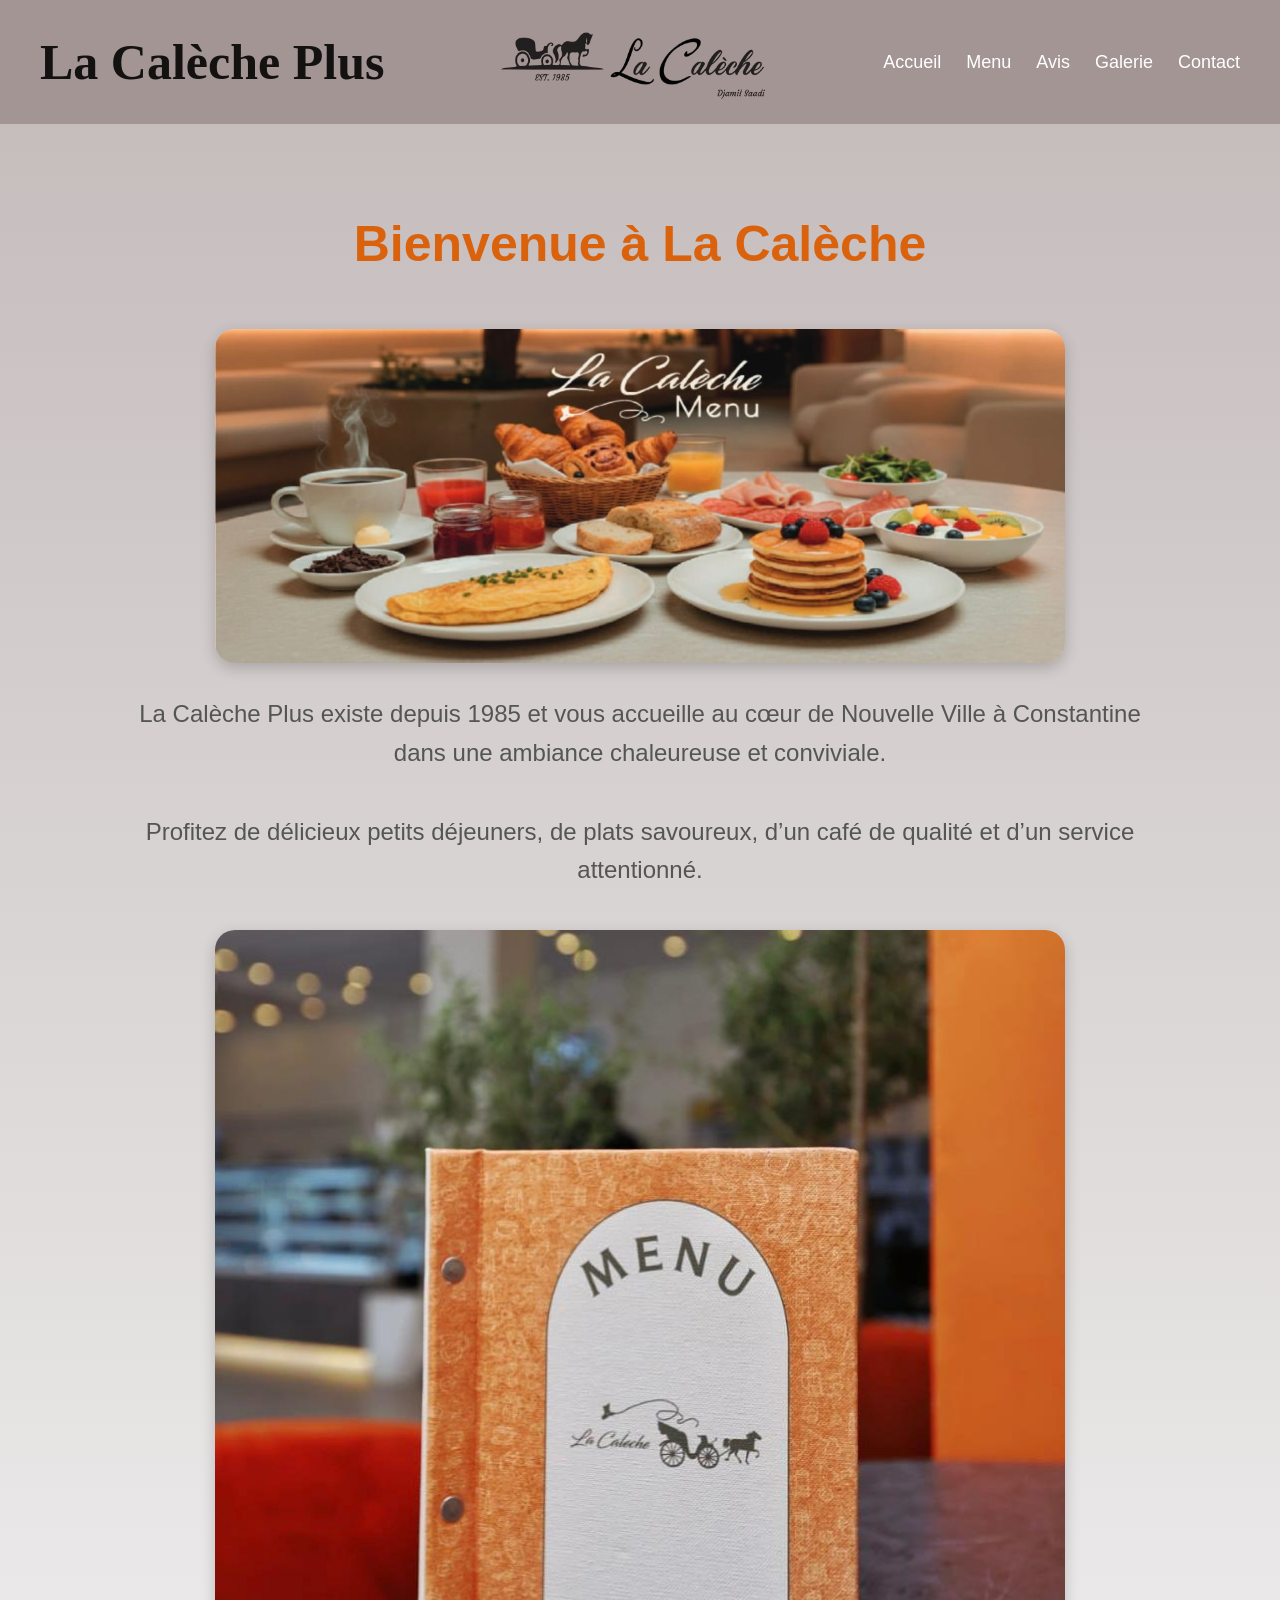
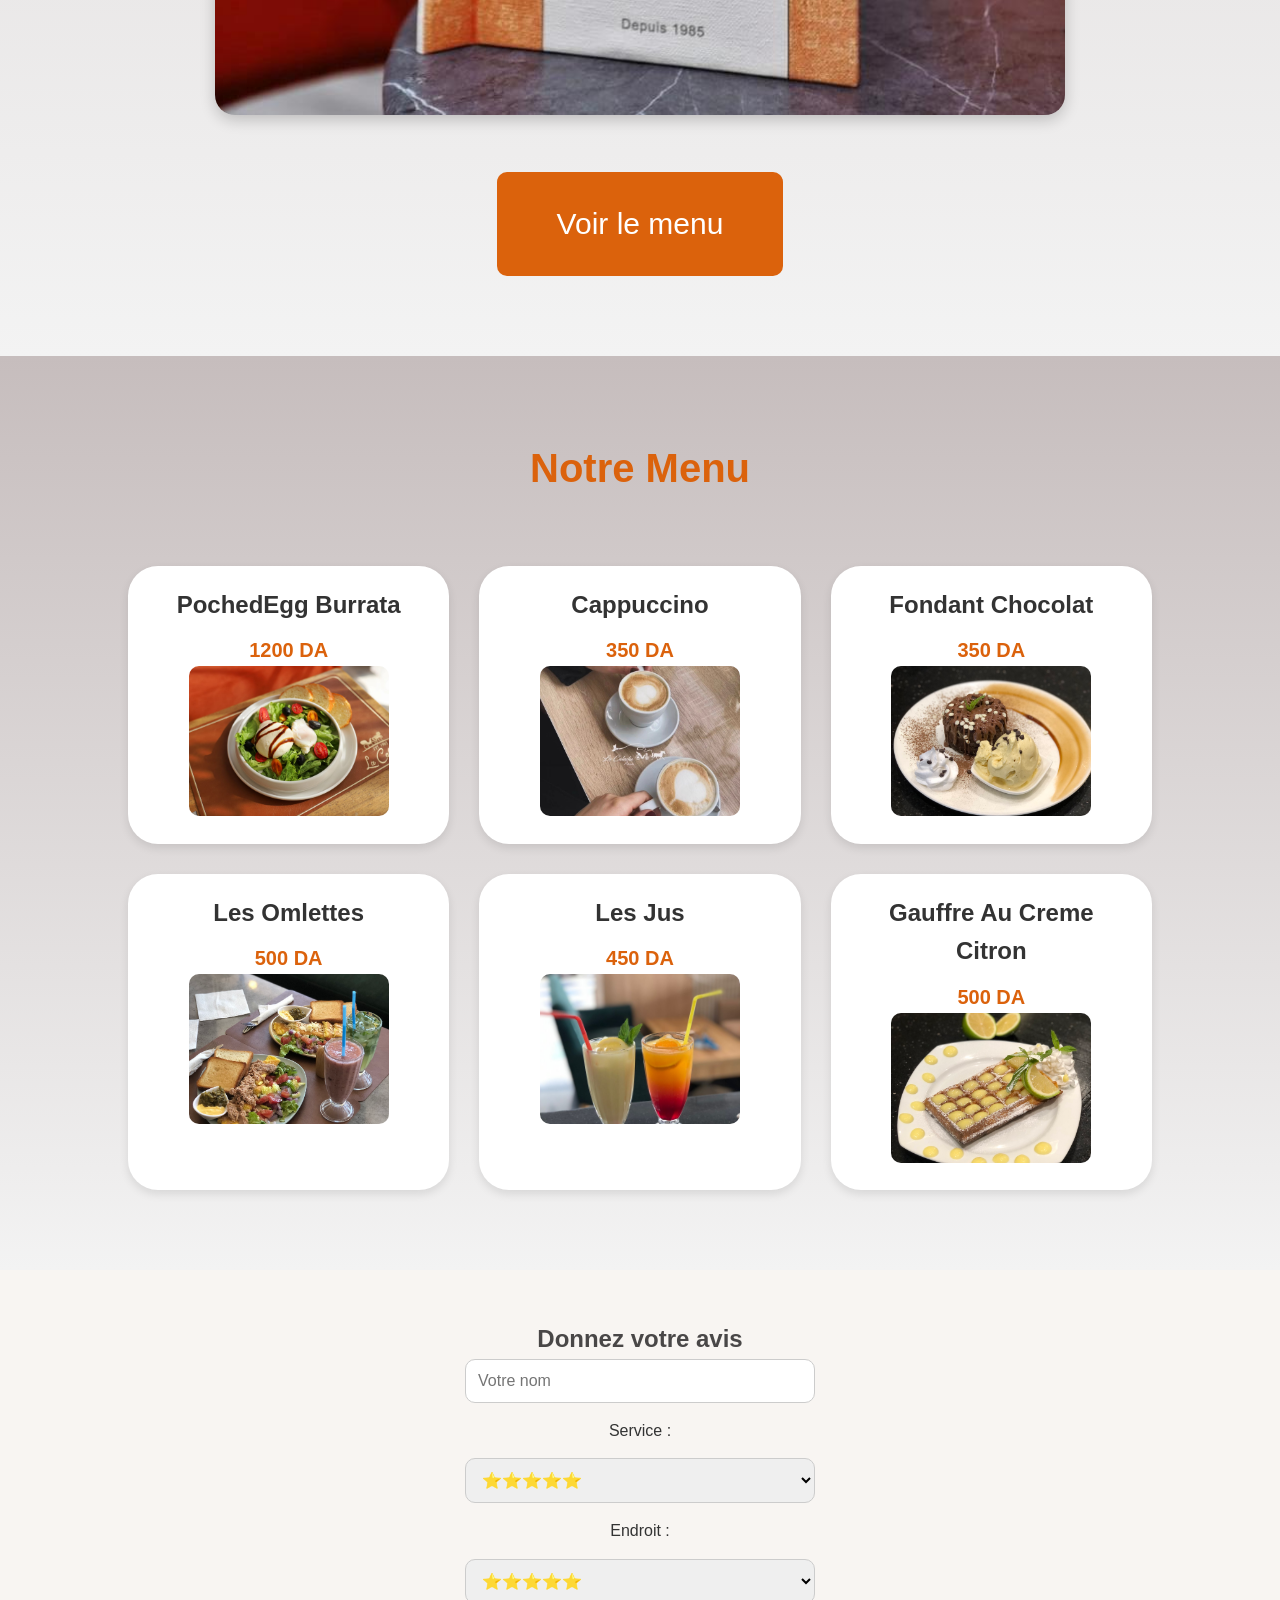
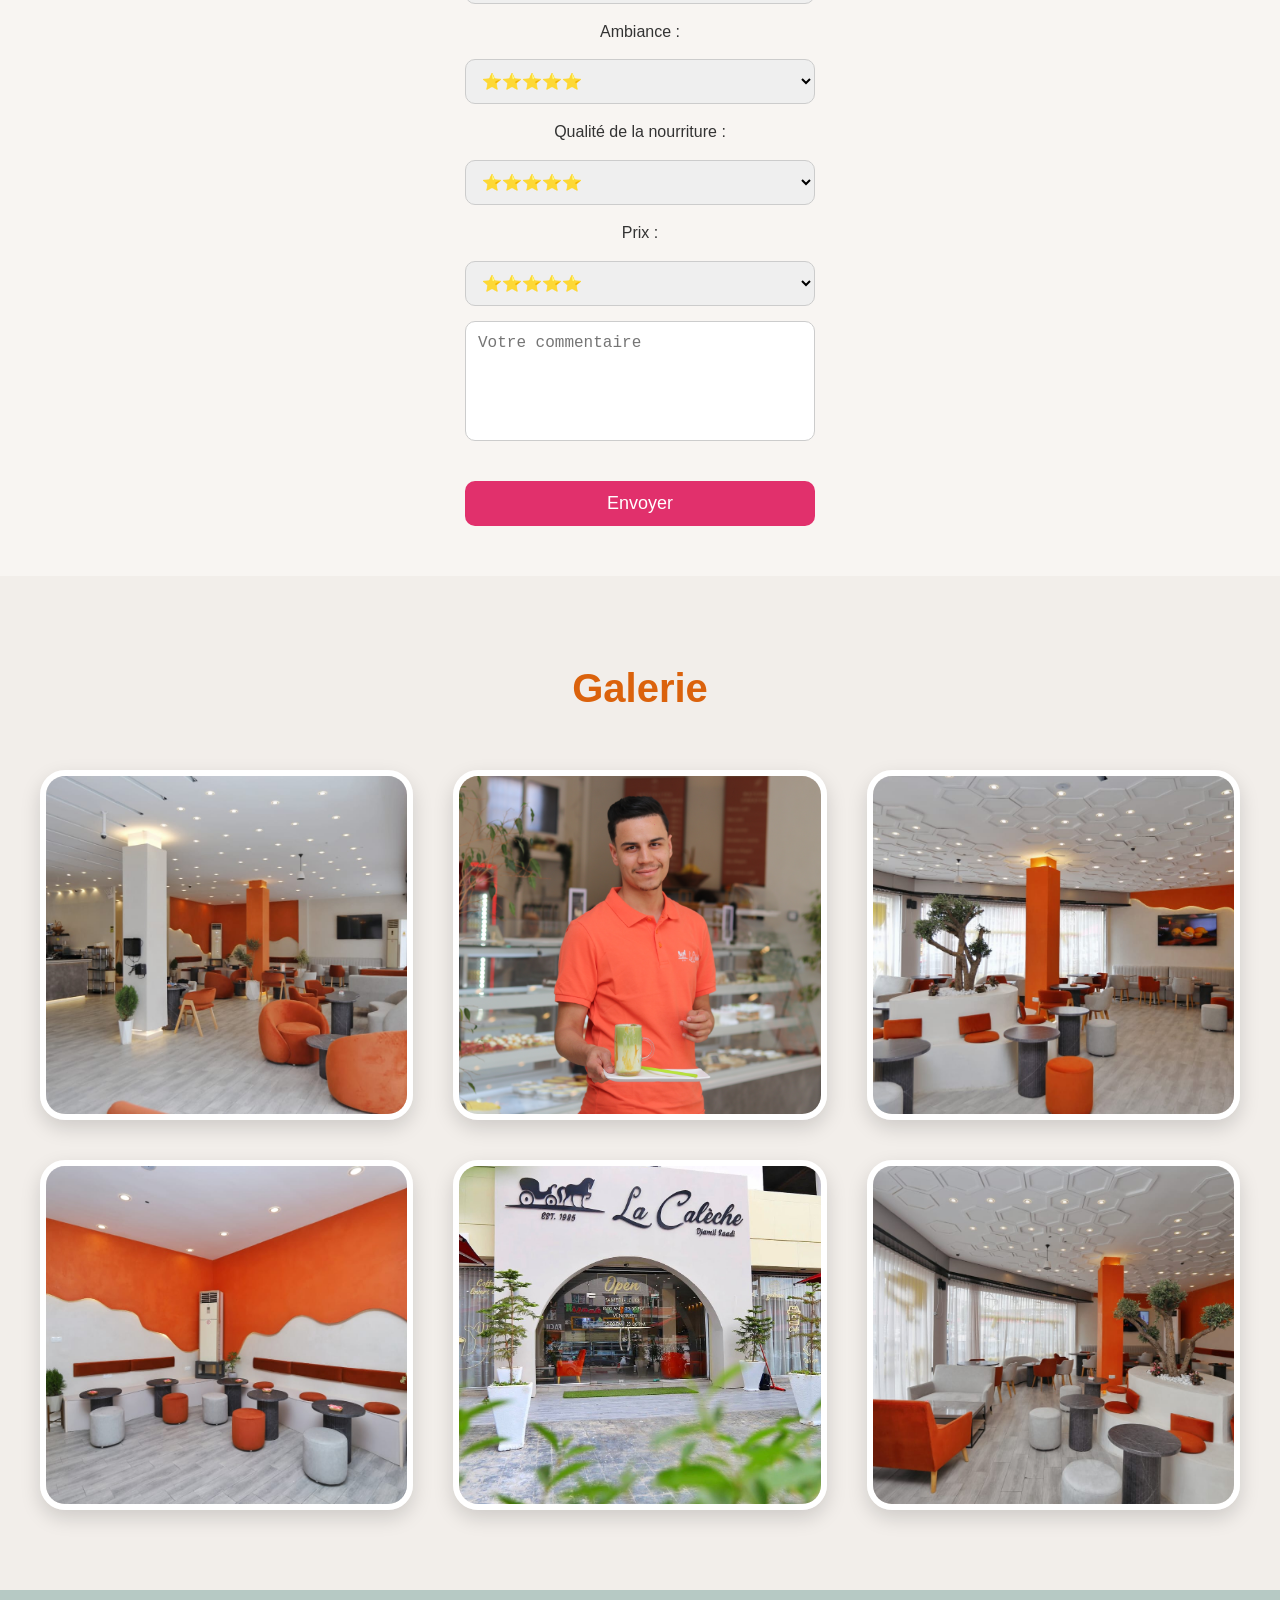
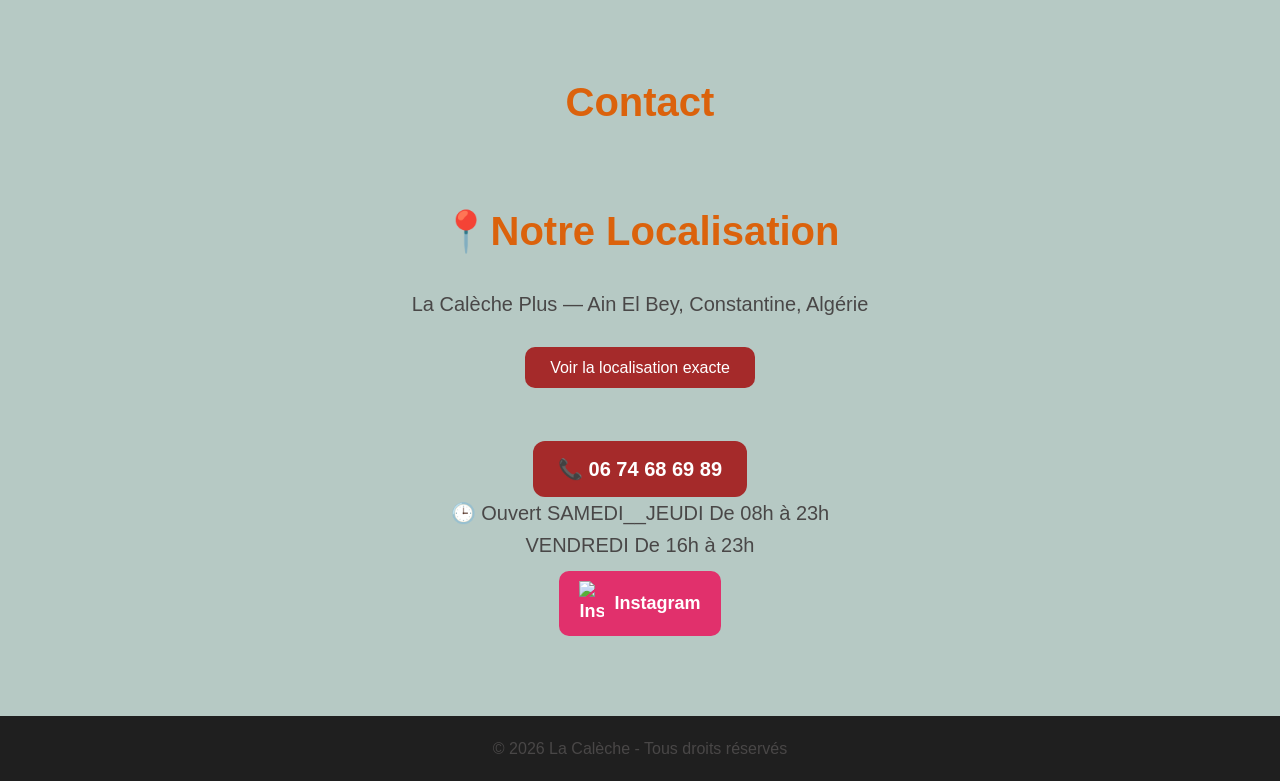
==== index.html @ 3f189376 "Rename lacaleche.html to index.html" ====
<!DOCTYPE html>
<html lang="fr">
<head>
    <meta charset="UTF-8">
    <meta name="viewport" content="width=device-width, initial-scale=1.0">
    <title>La Calèche Plus</title>

    <link rel="stylesheet" href="lacaleche.css">
</head>

<body>
 
    <!-- HEADER -->
    <header>

        <nav>
            <h1>La Calèche Plus</h1>
            <img src="Les image/Logo La Caleche.png" alt="logo la caleche" class="logo" width="800px">

            <ul>
                <li><a href="#accueil">Accueil</a></li>

                <li><a href="#menu">Menu</a></li>

                <li><a href="#avis">Avis</a></li>
                
                <li><a href="#galerie">Galerie</a></li>
                
                
                <li><a href="#contact">Contact</a></li>
            </ul>
        </nav>

    </header>

    <!-- SECTION ACCUEIL -->
    <section id="accueil">

        <h1>Bienvenue à La Calèche</h1>
        <style>h1 { color: #db620c; }</style>

        <div>
            <img src="Les image/petie dejeuner.jpeg" alt="petie dejeuner"  class="petie-dejeuner" width="800px">

        </div>

        <p>
           <h2>La Calèche Plus existe depuis 1985 et vous accueille au cœur de Nouvelle Ville
             à Constantine dans une ambiance chaleureuse et conviviale.</h2> 
             <style>h2 { color: #494747; }</style>
             <br>


             <h2>Profitez de délicieux petits déjeuners, de plats savoureux,
              d’un café de qualité et d’un service attentionné.</h2>

            <style>p { color: #494747; }</style>
            </p>
            <a href="https://www.menu-lacaleche.icom.tn/" target="_blank" class="menu">
                
                <img src="Les image/Photo Menu11.jpeg" alt="menu" class="menu-img" >
            <br>
            <button>Voir le menu </button> 
            </a>
            

    </section>

    <!-- SECTION MENU -->
    <section id="menu">

        <h2>Notre Menu</h2>
        <br>

        <div class="menu-container">

            <Div CLASS="card">

                <h3>PochedEgg Burrata</h3>
                <p>1200 DA</p>
                <img src="Les image/POCHE DEGG BOURATA.jpeg" alt="PochedEgg Burrata" width="300px">
            </Div>

            <div class="card">

                <h3>Cappuccino</h3>
                <p>350 DA</p>
                <img src="Les image/cafe.jpeg" alt="cafe" width="300px" >
                
            </div>

            <div class="card">
                
                <h3>Fondant Chocolat</h3>
                <p>350 DA</p>
                <img src="Les image/Fondant chocolat.PNG" alt="Fondant chocolat" width="300px">
                
            </div>

            <div class="card">

                <h3>Les Omlettes </h3> 
                   <p>500 DA</p>
                <img src="Les image/Omlette au thon.PNG" alt="Les Omlette " width="300px">

               
            </div>

            <div class="card">
                <h3>Les Jus</h3>
                <p>450 DA</p>
                <img src="Les image/Les Jus.jpeg" alt="Les Jus"width="300px"> 


            </div>
            <div class="card">
                <h3>Gauffre Au Creme Citron</h3>
                <p>500 DA</p>
                <img src="Les image/Gauffre au creme citron.PNG" alt="Gauffre au creme citron" width="300px">
                
            
            </div>

        </div>

    </section>

    <!-- SECTION AVIS -->
    
    <!-- SECTION AVIS -->
    <section id="avis">

    <h2>Donnez votre avis</h2>

    <form class="avis-form" id="avisForm">

        <input type="text" id="nom" placeholder="Votre nom" required>

        <label>Service :</label>
        <select id="service">
            <option>⭐⭐⭐⭐⭐</option>
            <option>⭐⭐⭐⭐</option>
            <option>⭐⭐⭐</option>
            <option>⭐⭐</option>
            <option>⭐</option>
        </select>

        <label>Endroit :</label>
        <select id="endroit">
            <option>⭐⭐⭐⭐⭐</option>
            <option>⭐⭐⭐⭐</option>
            <option>⭐⭐⭐</option>
            <option>⭐⭐</option>
            <option>⭐</option>
        </select>

        <label>Ambiance :</label>
        <select id="ambiance">
            <option>⭐⭐⭐⭐⭐</option>
            <option>⭐⭐⭐⭐</option>
            <option>⭐⭐⭐</option>
            <option>⭐⭐</option>
            <option>⭐</option>
        </select>

        <label>Qualité de la nourriture :</label>
        <select id="qualite">
            <option>⭐⭐⭐⭐⭐</option>
            <option>⭐⭐⭐⭐</option>
            <option>⭐⭐⭐</option>
            <option>⭐⭐</option>
            <option>⭐</option>
        </select>

        <label>Prix :</label>
        <select id="prix">
            <option>⭐⭐⭐⭐⭐</option>
            <option>⭐⭐⭐⭐</option>
            <option>⭐⭐⭐</option>
            <option>⭐⭐</option>
            <option>⭐</option>
        </select>

        <textarea id="commentaire" placeholder="Votre commentaire"></textarea>

        <button type="submit">Envoyer</button>

    </form>

    <!-- Les avis vont apparaître ici -->
    <div id="listeAvis"></div>

</section>

<script>
document.getElementById("avisForm").addEventListener("submit", function(e){

    e.preventDefault();

    let nom = document.getElementById("nom").value;
    let service = document.getElementById("service").value;
    let endroit = document.getElementById("endroit").value;
    let ambiance = document.getElementById("ambiance").value;
    let qualite = document.getElementById("qualite").value;
    let prix = document.getElementById("prix").value;
    let commentaire = document.getElementById("commentaire").value;

    let avis = `
        <div class="avis-box">
            <h3>${nom}</h3>

            <p><strong>Service :</strong> ${service}</p>
            <p><strong>Endroit :</strong> ${endroit}</p>
            <p><strong>Ambiance :</strong> ${ambiance}</p>
            <p><strong>Qualité :</strong> ${qualite}</p>
            <p><strong>Prix :</strong> ${prix}</p>

            <p class="commentaire">${commentaire}</p>
        </div>
    `;

    document.getElementById("listeAvis").innerHTML += avis;

    document.getElementById("avisForm").reset();

});
</script>

    <!-- SECTION GALERIE -->
    <section id="galerie">

        <h2>Galerie</h2>

        <div class="galerie-container">

            <img src="Les image/Salle-1.jpeg">
            <img src="Les image/abdou-matcha.jpeg">
            <img src="Les image/Salle-2.jpeg">
            
            <img src="Les image/Salle-3.jpeg">
            <img src="Les image/Exterieur.jpeg">
            <img src="Les image/Salle-4.jpeg">

        </div>

    </section>

    <!-- SECTION CONTACT -->
    <section id="contact">

        <h2>Contact</h2>
        <section id="localisation">

        <h2> 📍Notre Localisation</h2>

        <p>
        La Calèche Plus — Ain El Bey, Constantine, Algérie
         </p>
         <br>

         <a href="https://maps.app.goo.gl/5QZzdpqoAD69KWaW8?g_st=ic" target="_blank">
         Voir la localisation exacte
          </a>

        </section>

        <div class="phone-box">
         📞 06 74 68 69 89
        </div>

         
        <br>

        <p>🕒 Ouvert     SAMEDI__JEUDI  De 08h à 23h
            <br>
                       VENDREDI De 16h à 23h
        </p>
        <a href="https://www.instagram.com/lacalecheplus?igsh=MWRmbGdqemUwMWE5Nw==" 
         target="_blank" 
        class="insta">
    
        <img src="https://cdn-icons-png.flaticon.com/512/2111/2111463.png" 
         alt="Instagram">
         
         Instagram
</a>
    </section>

    <!-- FOOTER -->
    <footer>

        <p>
            © 2026 La Calèche - Tous droits réservés
        </p>

    </footer>

</body>
</html>
---- lacaleche.css ----
/* RESET */
*{
    margin: 0;
    padding: 0;
    box-sizing: border-box;
}


/* BODY */
body{
    font-family: Arial, Helvetica, sans-serif;
    background-color: #f8f5f2;
    color: #333;
    line-height: 1.6;
    
}

/* HEADER */
header{
    background-color: #a49595;
    padding: 15px 40px;
    position: sticky;
    top: 0;
    z-index: 1000;
}

.hamburger{
    display: none;
}

nav{
    display: flex;
    justify-content: space-between;
    align-items: center;
}

nav h1{
    color: #141211;
    font-size: 50px;
        font-family: "fairplex-wide", serif !important;

}

.logo{
    width: 280px;
    height: auto;
}

/* MENU NAVIGATION */
nav ul{
    display: flex;
    list-style: none;
    gap: 25px;
}

.menu{
    object-fit: cover;
}

nav ul li a{
    text-decoration: none;
    color: white;
    font-size: 18px;
    transition: 0.3s;
}

nav ul li a:hover{
    color: #db620c;
}

/* SECTION GENERALE */
section{
    padding: 80px 10%;
}

/* ACCUEIL */
#accueil{
    text-align: center;
    background: linear-gradient(to bottom, #c6bdbd, #f3f3f3);
}

#accueil h1{
    font-size: 50px;
    margin-bottom: 20px;
    color: #db620c;
}

#accueil img{
    width: 100%;
    max-width: 850px;
    border-radius: 20px;
    margin: 25px 0;
    box-shadow: 0 5px 15px rgba(0,0,0,0.2);
}

#accueil h2{
    color: #555;
    margin-bottom: 15px;
    font-size: 24px;
    font-weight: normal;
}

button{
    background-color: #db620c;
    color: white;
    border: none;
    padding: 35px 60px;
    border-radius: 10px;
    font-size: 30px;
    cursor: pointer;
    margin-top: 25px;
    transition: 0.3s;
}

button:hover{
    background-color: #b94f05;
    transform: scale(1.05);
}

/* MENU */
#menu{
    background: linear-gradient(to bottom, #c6bdbd, #f3f3f3);
    text-align: center;
    width: 100%;
}

#menu h2{
    font-size: 40px;
    color: #db620c;
    margin-bottom: 40px;
}

.menu-container{
    display: grid;
    grid-template-columns: repeat(auto-fit, minmax(260px,1fr));
    gap: 30px;
}

/* CARD */
.card{
    background-color: white;
    padding: 20px;
    border-radius: 30px;
    box-shadow: 0 4px 10px rgba(0,0,0,0.1);
    transition: 0.4s;
}


.card:hover{
    transform: translateY(-8px);
}

.card img {
    width: 200px;      /* même largeur */
    height: 150px;     /* même hauteur */
    object-fit: cover; /* remplit le cadre sans déformer */
    border-radius: 10px;
}

.card h3{
    color: #333;
    margin-bottom: 10px;
    font-size: 24px;
}

.card p{
    color: #db620c;
    font-size: 20px;
    font-weight: bold;
}


/* AVIS */
 #avis{
    padding: 50px 20px;
    text-align: center;
}

.avis-form{
    width: 350px;
    margin: auto;
    display: flex;
    flex-direction: column;
    gap: 15px;
}

.avis-form input,
.avis-form select,
.avis-form textarea{
    padding: 12px;
    border-radius: 10px;
    border: 1px solid #ccc;
    font-size: 16px;
}

.avis-form textarea{
    height: 120px;
    resize: none;
}

.avis-form button{
    background-color: #E1306C;
    color: white;
    border: none;
    padding: 12px;
    border-radius: 10px;
    font-size: 18px;
    cursor: pointer;
}

.avis-box{
    background-color: white;
    width: 350px;
    margin: 30px auto;
    padding: 20px;
    border-radius: 15px;
    text-align: left;
    box-shadow: 0 4px 10px rgba(0,0,0,0.2);
}

.avis-box h3{
    color: #E1306C;
}

.commentaire{
    margin-top: 10px;
    font-style: italic;
}

/* GALERIE */
#galerie{
    background-color: #f2eeea;
    text-align: center;
    padding: 80px 40px;
}

#galerie h2{
    color: #db620c;
    font-size: 40px;
    margin-bottom: 50px;
}

/* Container */

.galerie-container{
    display: grid;
    grid-template-columns: repeat(3, 1fr);
    gap: 40px;
}

/* Images */
.galerie-container img{
    width: 100%;
    height: 350px;

    object-fit: cover;

    border-radius: 25px;

    border: 6px solid white;

    box-shadow: 0 8px 20px rgba(0,0,0,0.15);

    transition: transform 0.5s ease,
                box-shadow 0.5s ease;

    cursor: pointer;
}

/* Hover */
.galerie-container img:hover{
    transform: scale(1.05);

    box-shadow: 0 12px 30px rgba(0,0,0,0.25);
}

/* CONTACT */
#contact{
    text-align: center;
    background-color: rgb(182, 201, 196);
}

    #localisation{
    text-align: center;
    padding: 40px;
}

#localisation h2{
    margin-bottom: 15px;
}

#localisation p{
    font-size: 18px;
    margin-bottom: 20px;
}

#localisation a{
    text-decoration: none;
    background-color: brown;
    color: white;
    padding: 12px 25px;
    border-radius: 10px;
    transition: 0.3s;
}

#localisation a:hover{
    background-color: darkred;
}

.phone-box{
    display: inline-block;
    background-color: brown;
    color: white;
    padding: 12px 25px;
    border-radius: 12px;
    font-size: 20px;
    font-weight: bold;
    margin-top: 20px;
}
#contact h2{
    color: #db620c;
    font-size: 40px;
    margin-bottom: 25px;
}

    .insta{
    text-decoration: none;
    color: white;
    background-color: #E1306C;
    padding: 10px 20px;
    border-radius: 10px;
    font-size: 18px;
    font-weight: bold;

    display: inline-flex;
    align-items: center;
    gap: 10px;

    transition: 0.3s;
}

.insta img{
    width: 25px;
}

.insta:hover{
    background-color: #c82361;
    transform: scale(1.05);
}

#contact p{
    font-size: 20px;
    margin-bottom: 10px;
}

/* FOOTER */
footer{
    background-color: #1f1f1f;
    color: white;
    text-align: center;
    padding: 20px;
    font-size: 16px;
}

/* RESPONSIVE */
@media(max-width: 768px){

    nav h1{
        font-size: 40px;
        display: none;
    }

    .hamburger{
        display: block;
        background: none;
        border: none;
        font-size: 35px;
        color: white;
        cursor: pointer;
    }

    nav ul{
        display: none;
        flex-direction: column;
        text-align: center;
        gap: 15px;
    }

    nav ul.active{
        display: flex;
    }

    #accueil h1{
        font-size: 38px;
    }

    #accueil h2{
        font-size: 20px;
    }

    #menu h2,
    #avis h2,
    #galerie h2,
    #contact h2{
        font-size: 32px;
    }

    .galerie-container{
        grid-template-columns: 1fr;
    }
}














.logo {
    animation: move 4s infinite;
}


@keyframes move {
    0% { transform: translateX(0); }
    50% { transform: translateX(100px); }
    100% { transform: translateX(0); }
}
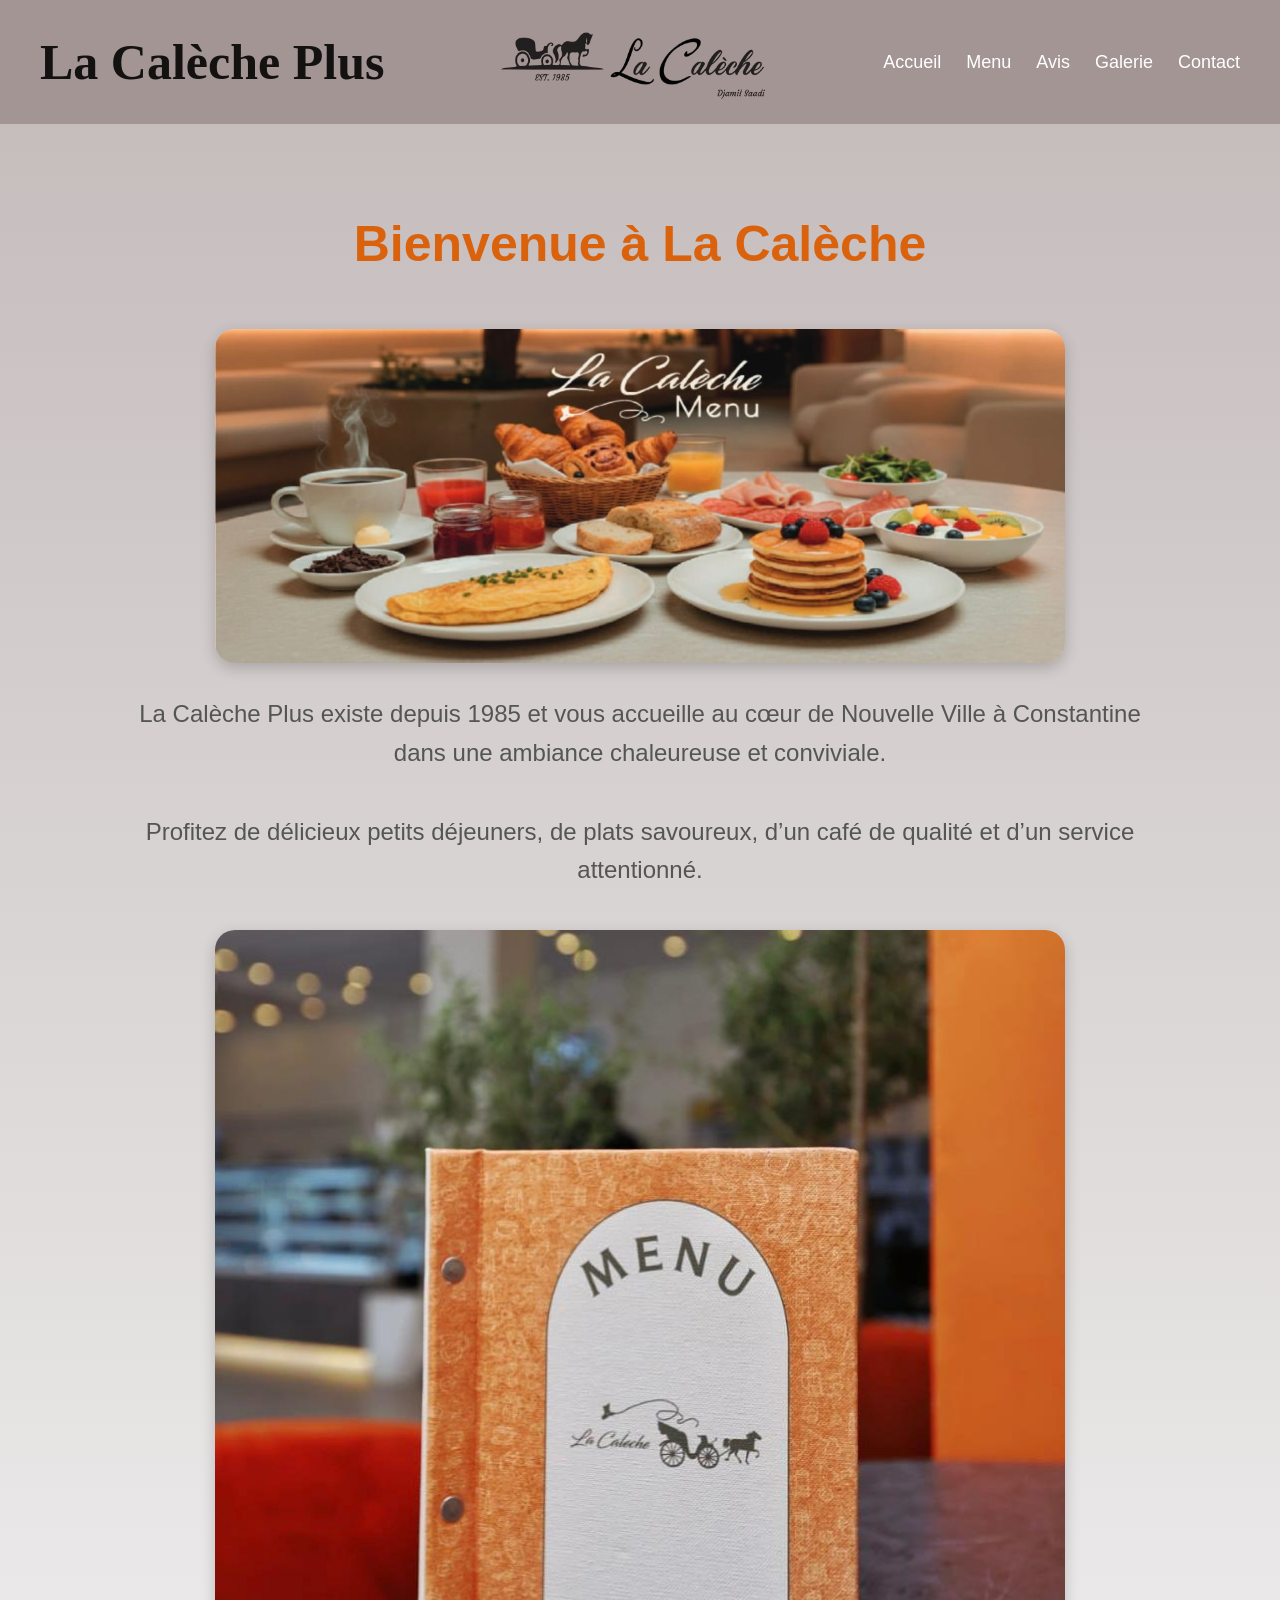
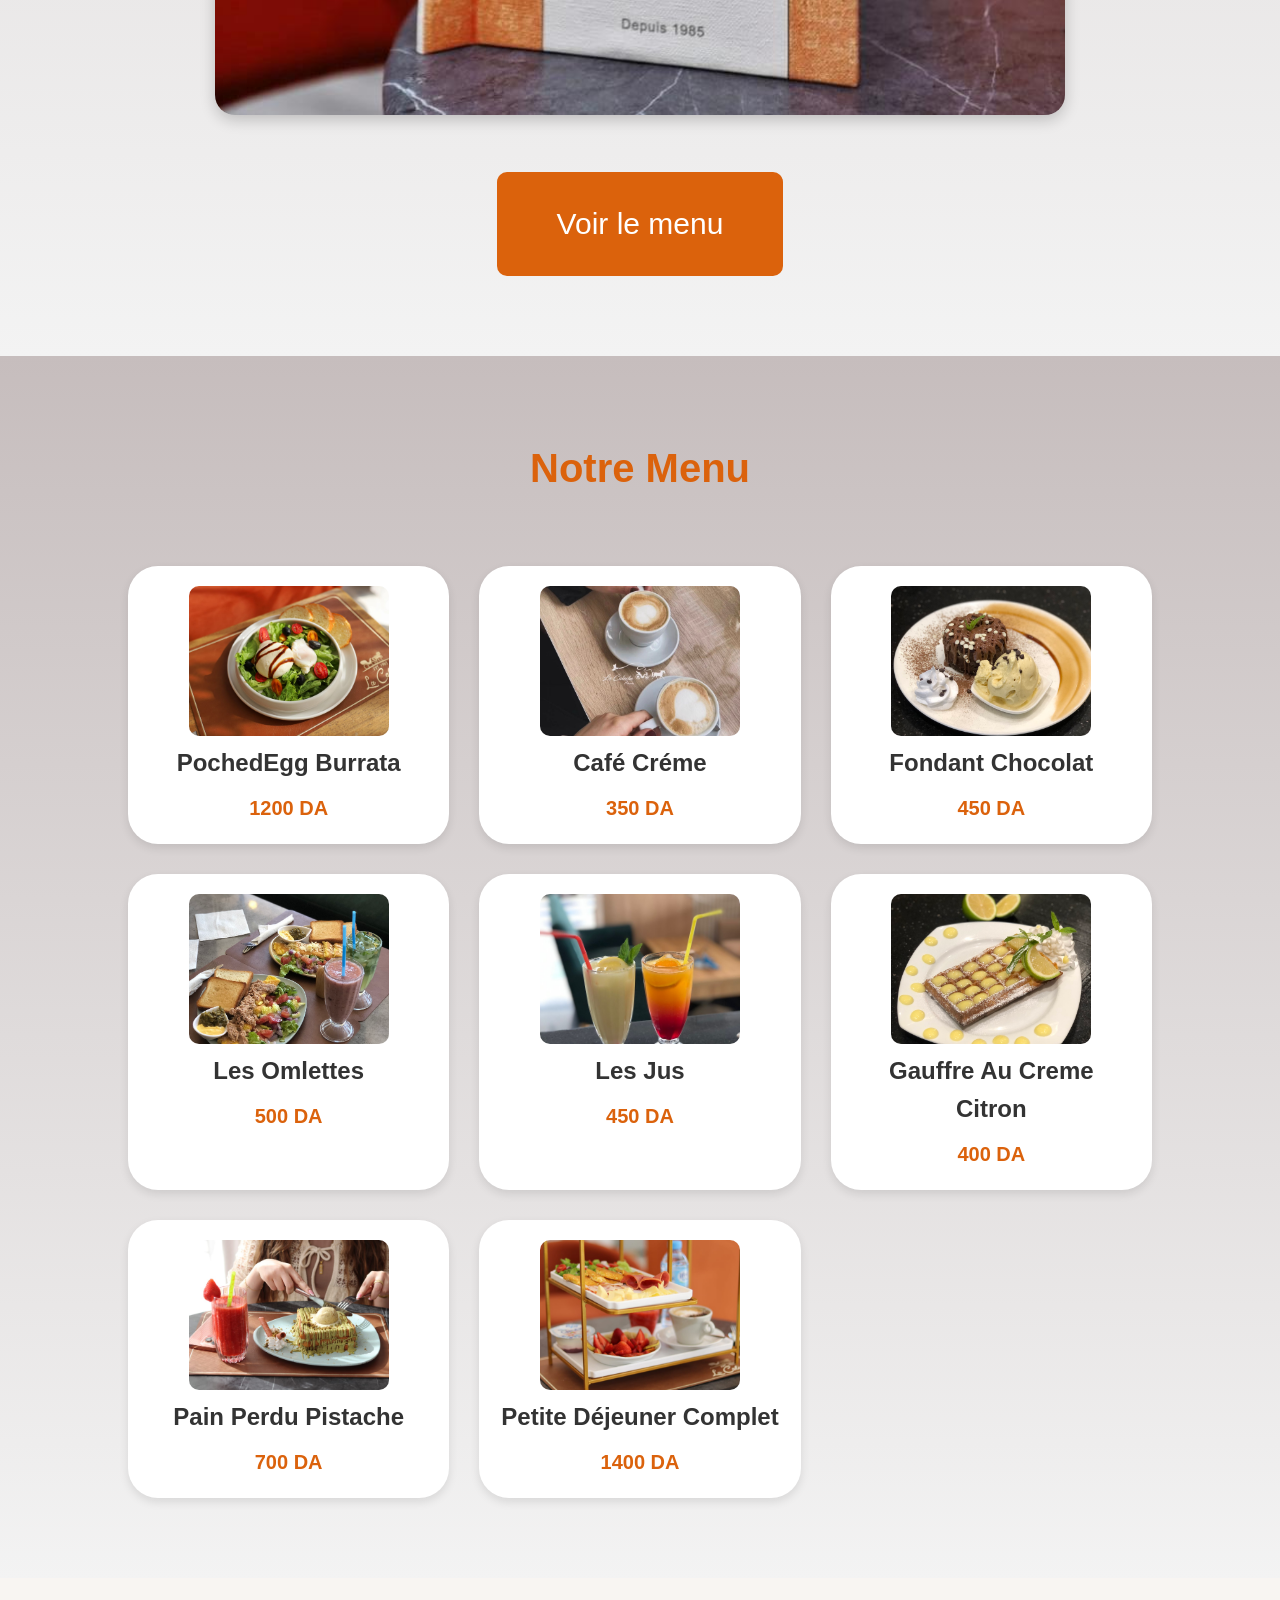
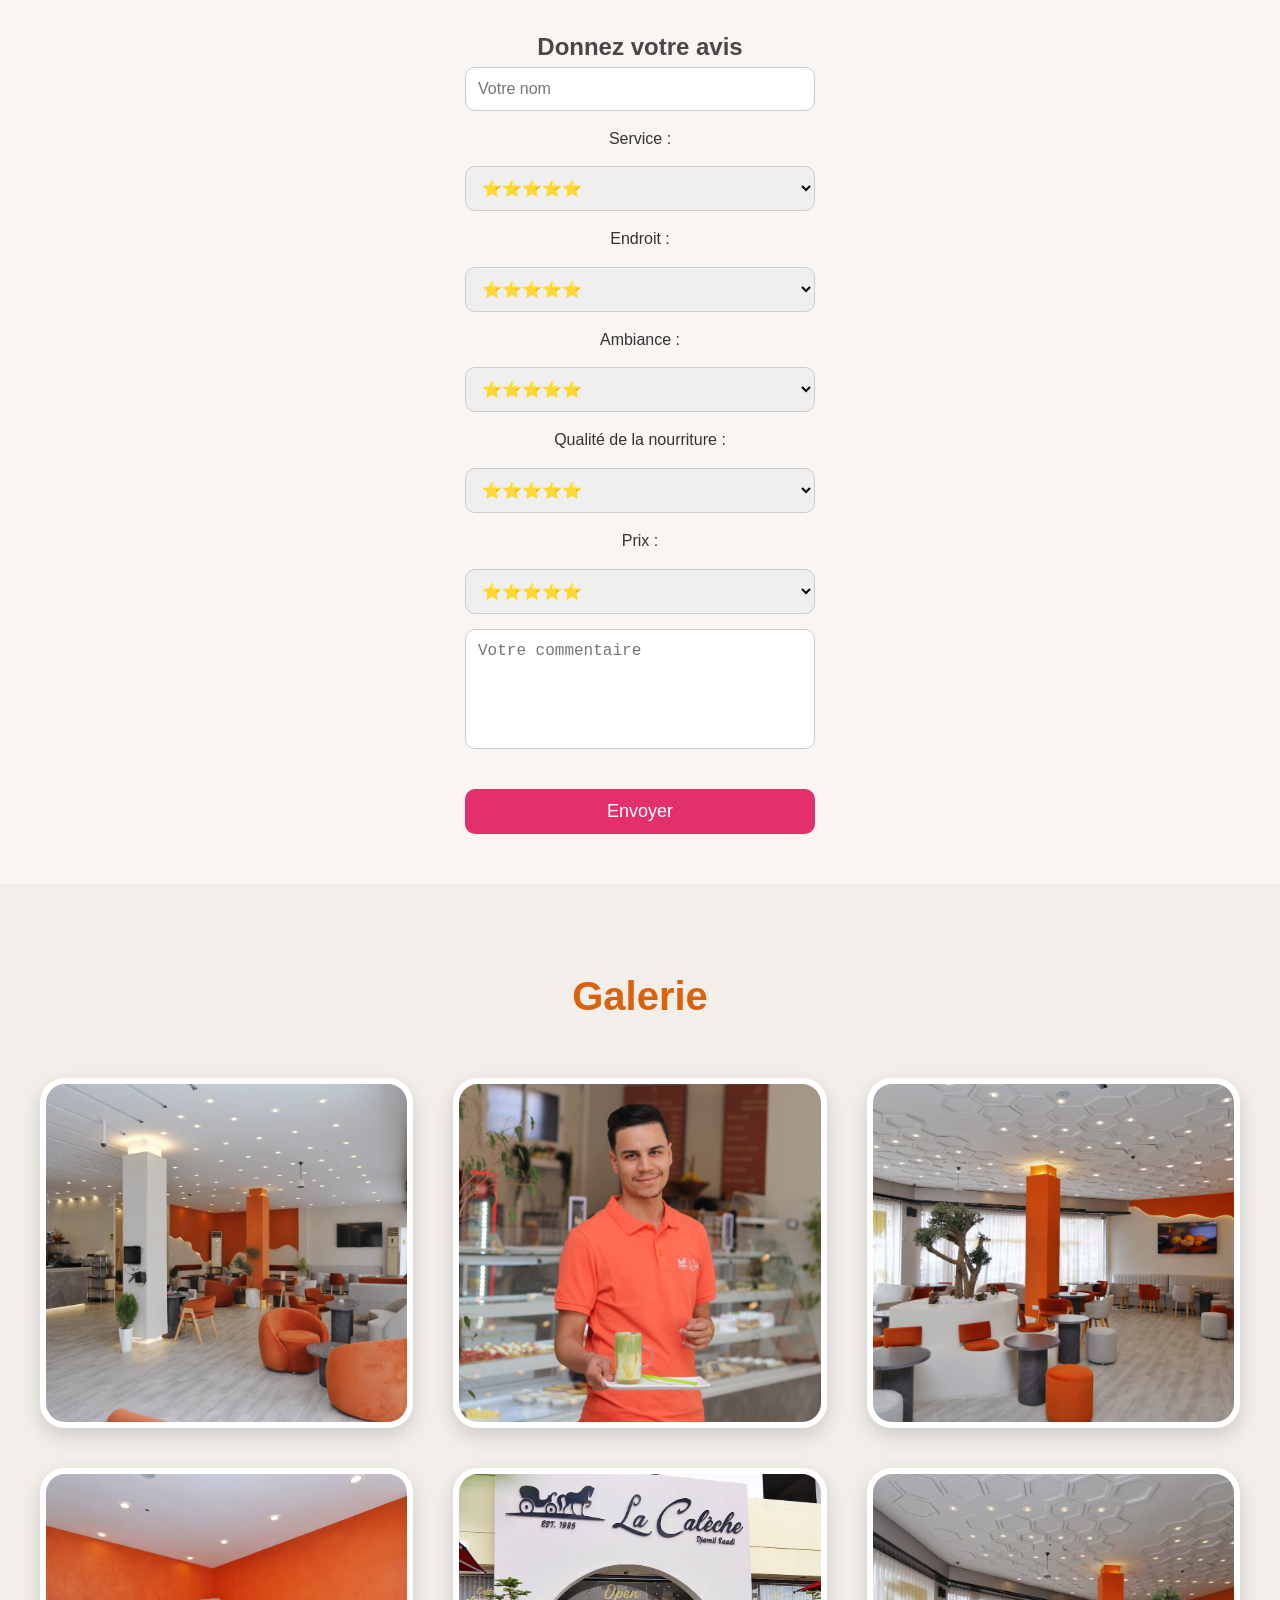
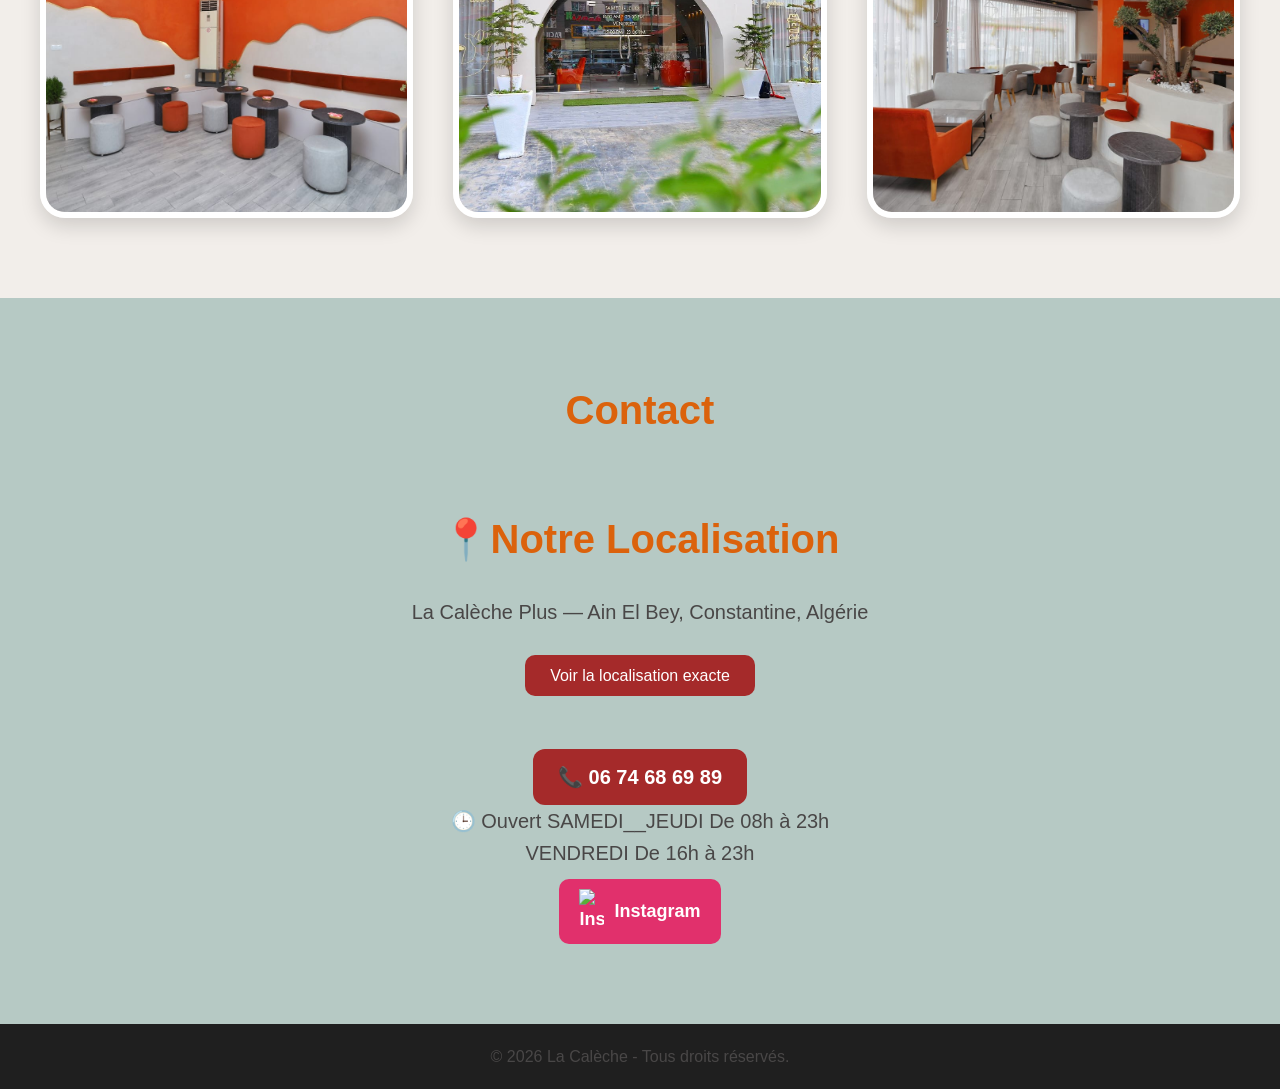
==== commit c811de9f: "Merge branch 'main' of https://github.com/abderhmanbradai-del/Project-la-caleche" ====
--- a/index.html
+++ b/index.html
@@ -17,7 +17,11 @@
             <h1>La Calèche Plus</h1>
             <img src="Les image/Logo La Caleche.png" alt="logo la caleche" class="logo" width="800px">
 
-            <ul>
+            <button class="hamburger" onclick="toggleMenu()">
+            ☰
+            </button>
+                    <ul id="menu-mobile">
+
                 <li><a href="#accueil">Accueil</a></li>
 
                 <li><a href="#menu">Menu</a></li>
@@ -76,52 +80,79 @@
 
             <Div CLASS="card">
 
+                
+                <img src="Les image/POCHE DEGG BOURATA.jpeg" alt="PochedEgg Burrata" width="300px">
                 <h3>PochedEgg Burrata</h3>
                 <p>1200 DA</p>
-                <img src="Les image/POCHE DEGG BOURATA.jpeg" alt="PochedEgg Burrata" width="300px">
+
             </Div>
 
             <div class="card">
 
-                <h3>Cappuccino</h3>
+               
+                <img src="Les image/cafe.jpeg" alt="cafe" width="300px" >
+                <h3>Café Créme</h3>
                 <p>350 DA</p>
-                <img src="Les image/cafe.jpeg" alt="cafe" width="300px" >
-                
-            </div>
-
-            <div class="card">
-                
-                <h3>Fondant Chocolat</h3>
-                <p>350 DA</p>
+
+            </div>
+
+            <div class="card">
+                
+             
                 <img src="Les image/Fondant chocolat.PNG" alt="Fondant chocolat" width="300px">
-                
-            </div>
-
-            <div class="card">
-
-                <h3>Les Omlettes </h3> 
+                 <h3>Fondant Chocolat</h3>
+                  <p>450 DA</p>
+
+            </div>
+
+            <div class="card">
+
+               
+                <img src="Les image/Omlette au thon.PNG" alt="Les Omlette " width="300px">
+                 <h3>Les Omlettes </h3> 
                    <p>500 DA</p>
-                <img src="Les image/Omlette au thon.PNG" alt="Les Omlette " width="300px">
 
                
             </div>
 
             <div class="card">
-                <h3>Les Jus</h3>
+               
+                <img src="Les image/Les Jus.jpeg" alt="Les Jus"width="300px"> 
+                 <h3>Les Jus</h3>
                 <p>450 DA</p>
-                <img src="Les image/Les Jus.jpeg" alt="Les Jus"width="300px"> 
-
-
-            </div>
-            <div class="card">
-                <h3>Gauffre Au Creme Citron</h3>
-                <p>500 DA</p>
+
+
+            </div>
+
+            <div class="card">
+              
                 <img src="Les image/Gauffre au creme citron.PNG" alt="Gauffre au creme citron" width="300px">
-                
+                 <h3>Gauffre Au Creme Citron</h3>
+                <p>400 DA</p>
             
             </div>
 
-        </div>
+            <div class="card">
+                
+               <img src="Les image/Pain-Perdu-Pistache.jpeg " alt="Pain Perdu Pistache" width="300px">
+                 <h3>Pain Perdu Pistache</h3>
+                <p>700 DA</p>
+
+            </div>
+            
+            <div>
+                <div class="card">
+                    
+                    <img src="Les image/Petite-Dejuner-Complet.jpeg" alt="Petite Déjeuner Complet" width="300px">
+                      <h3>Petite Déjeuner Complet</h3>
+                    <p>1400 DA</p>
+                    
+                </div>
+            </div>
+
+
+            </div>
+
 
     </section>
 
@@ -290,10 +321,16 @@
     <footer>
 
         <p>
-            © 2026 La Calèche - Tous droits réservés
+            © 2026 La Calèche - Tous droits réservés.
         </p>
 
     </footer>
+           <script>
+            function toggleMenu() {
+                 document.getElementById("menu-mobile")
+            .classList.toggle("active");
+            }
+            </script>
 
 </body>
 </html>
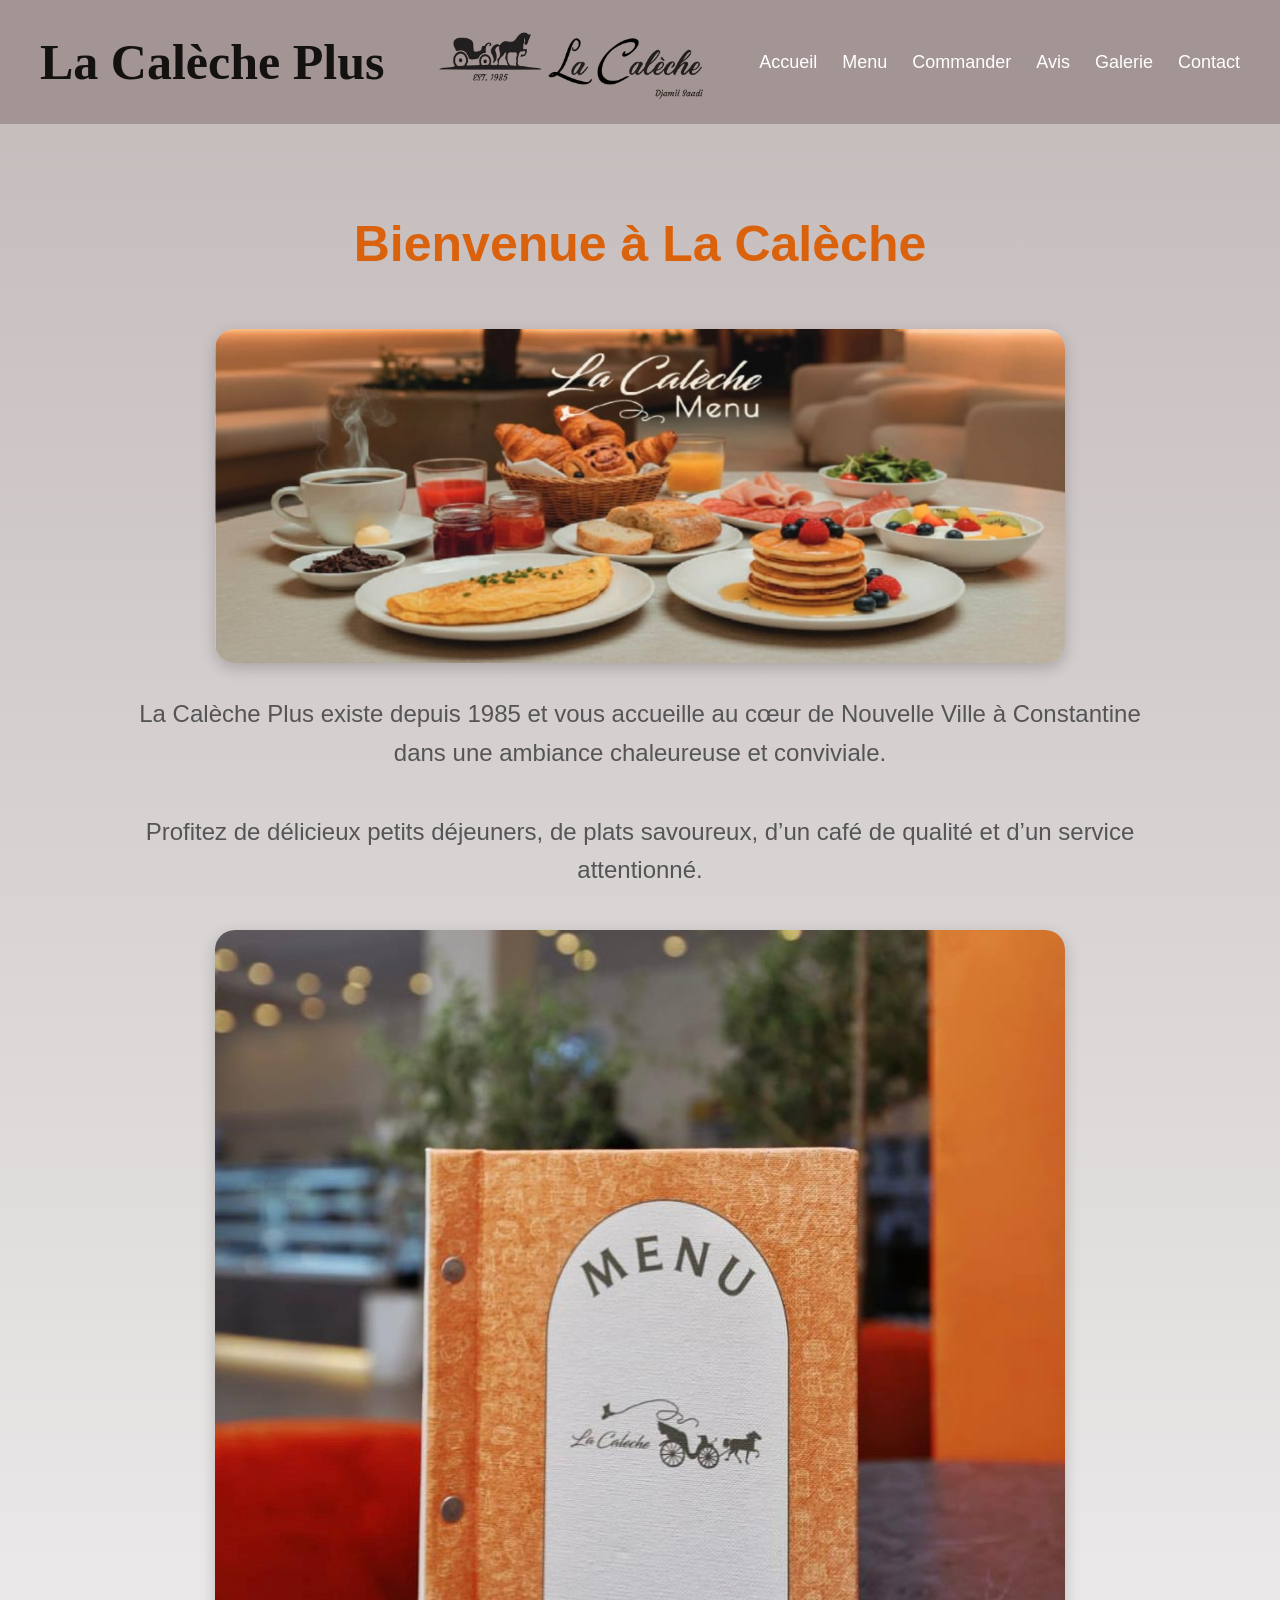
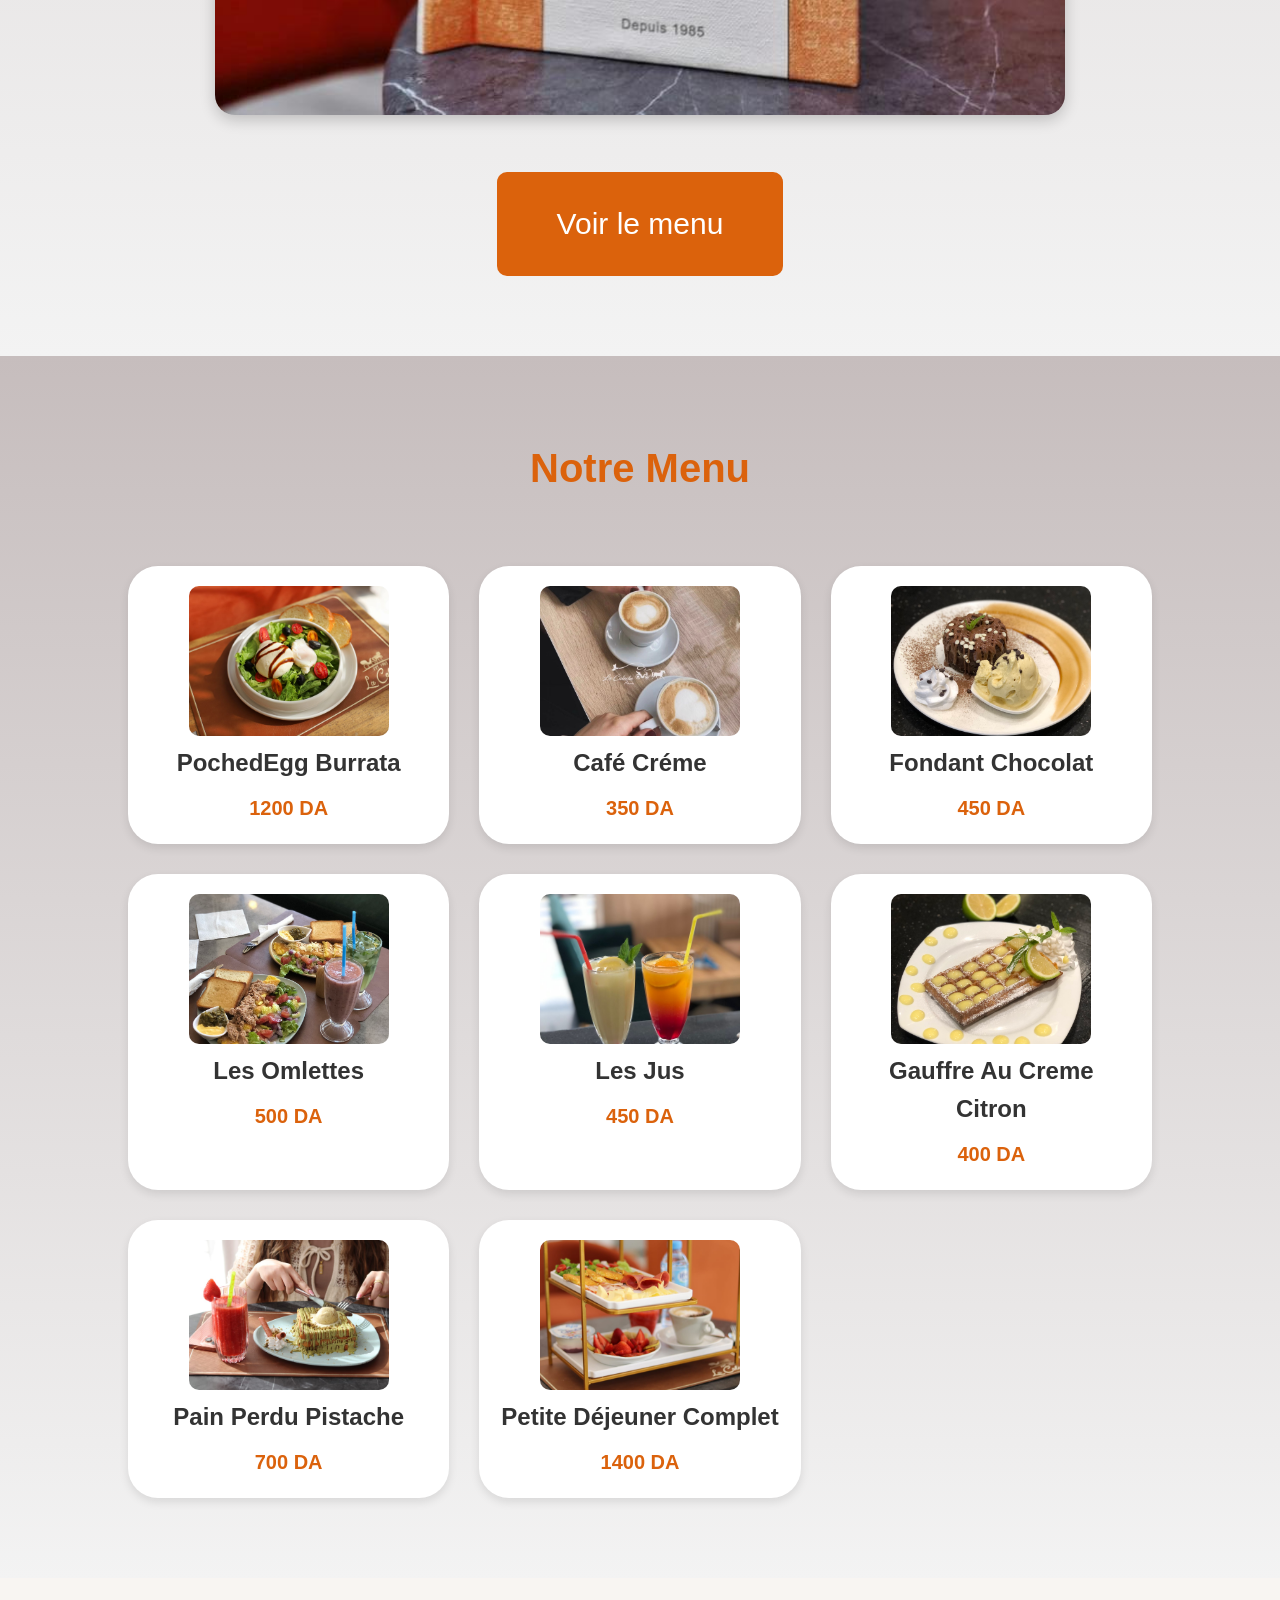
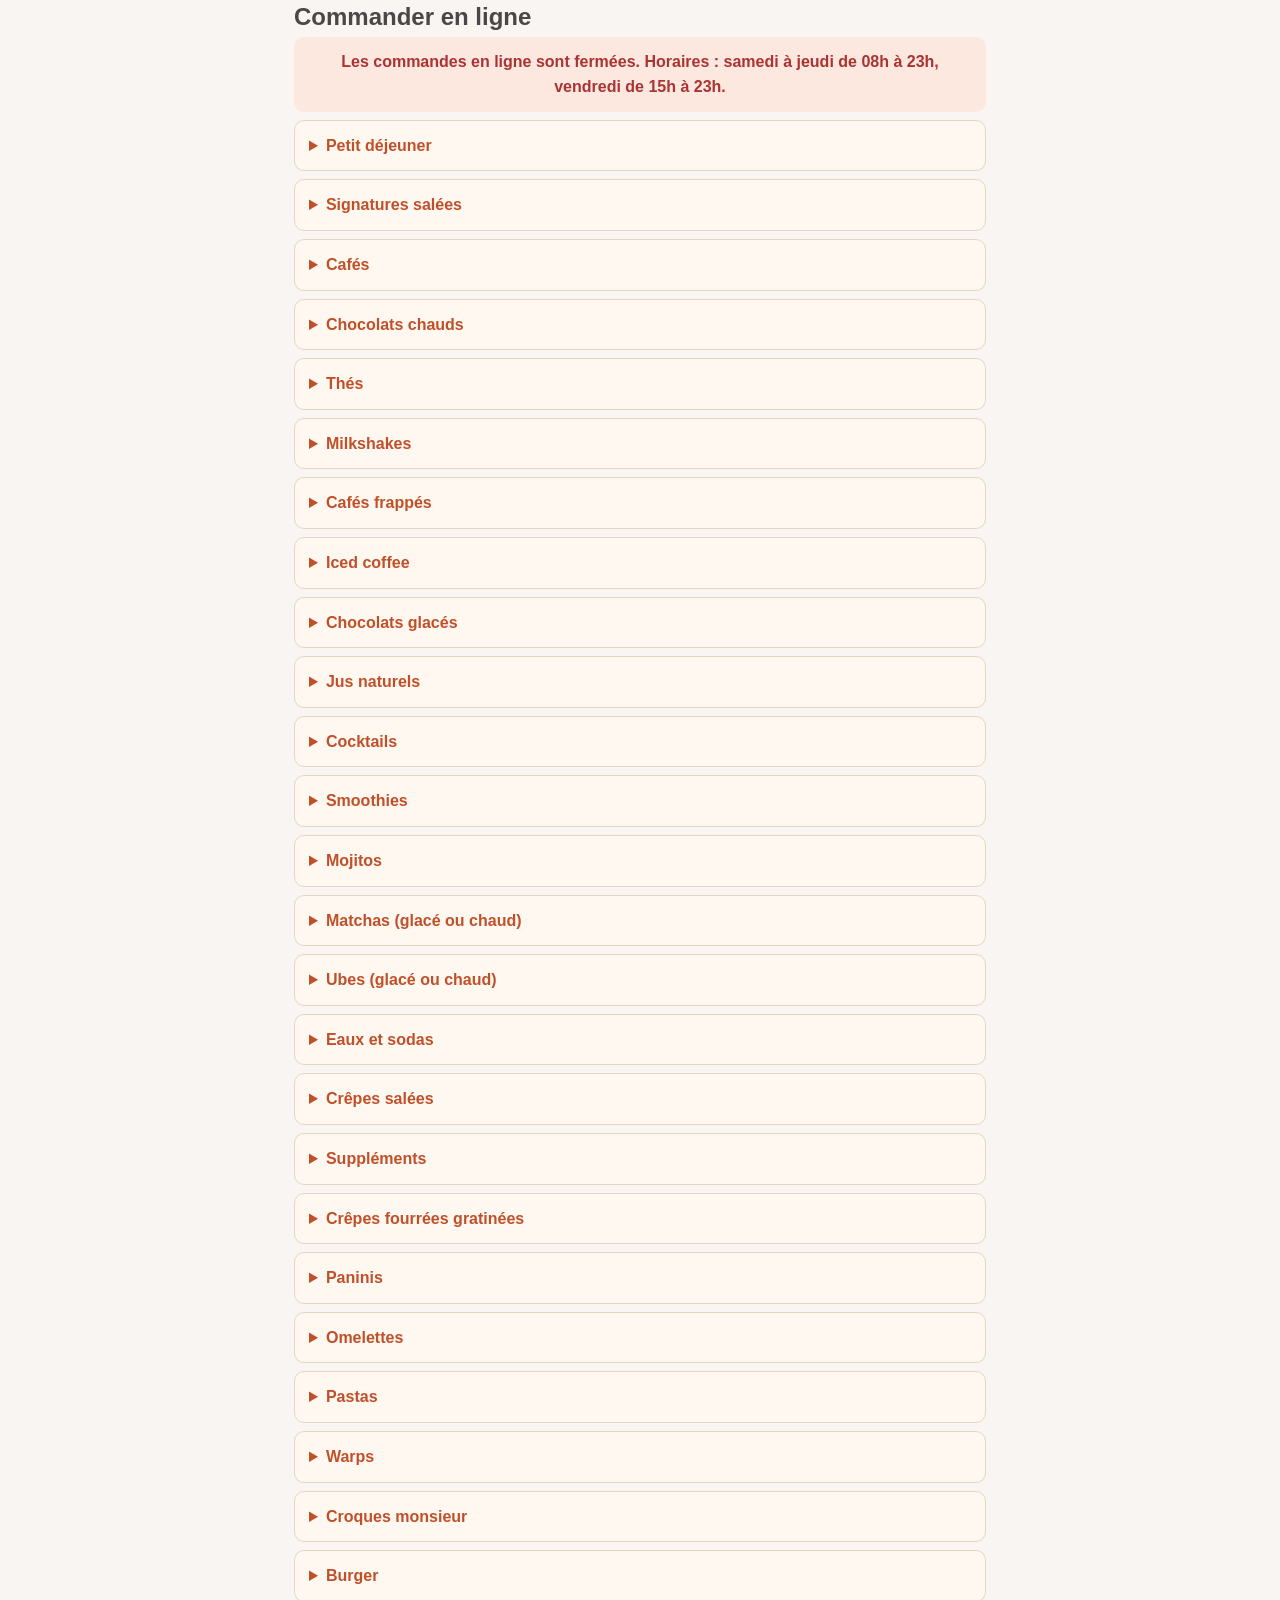
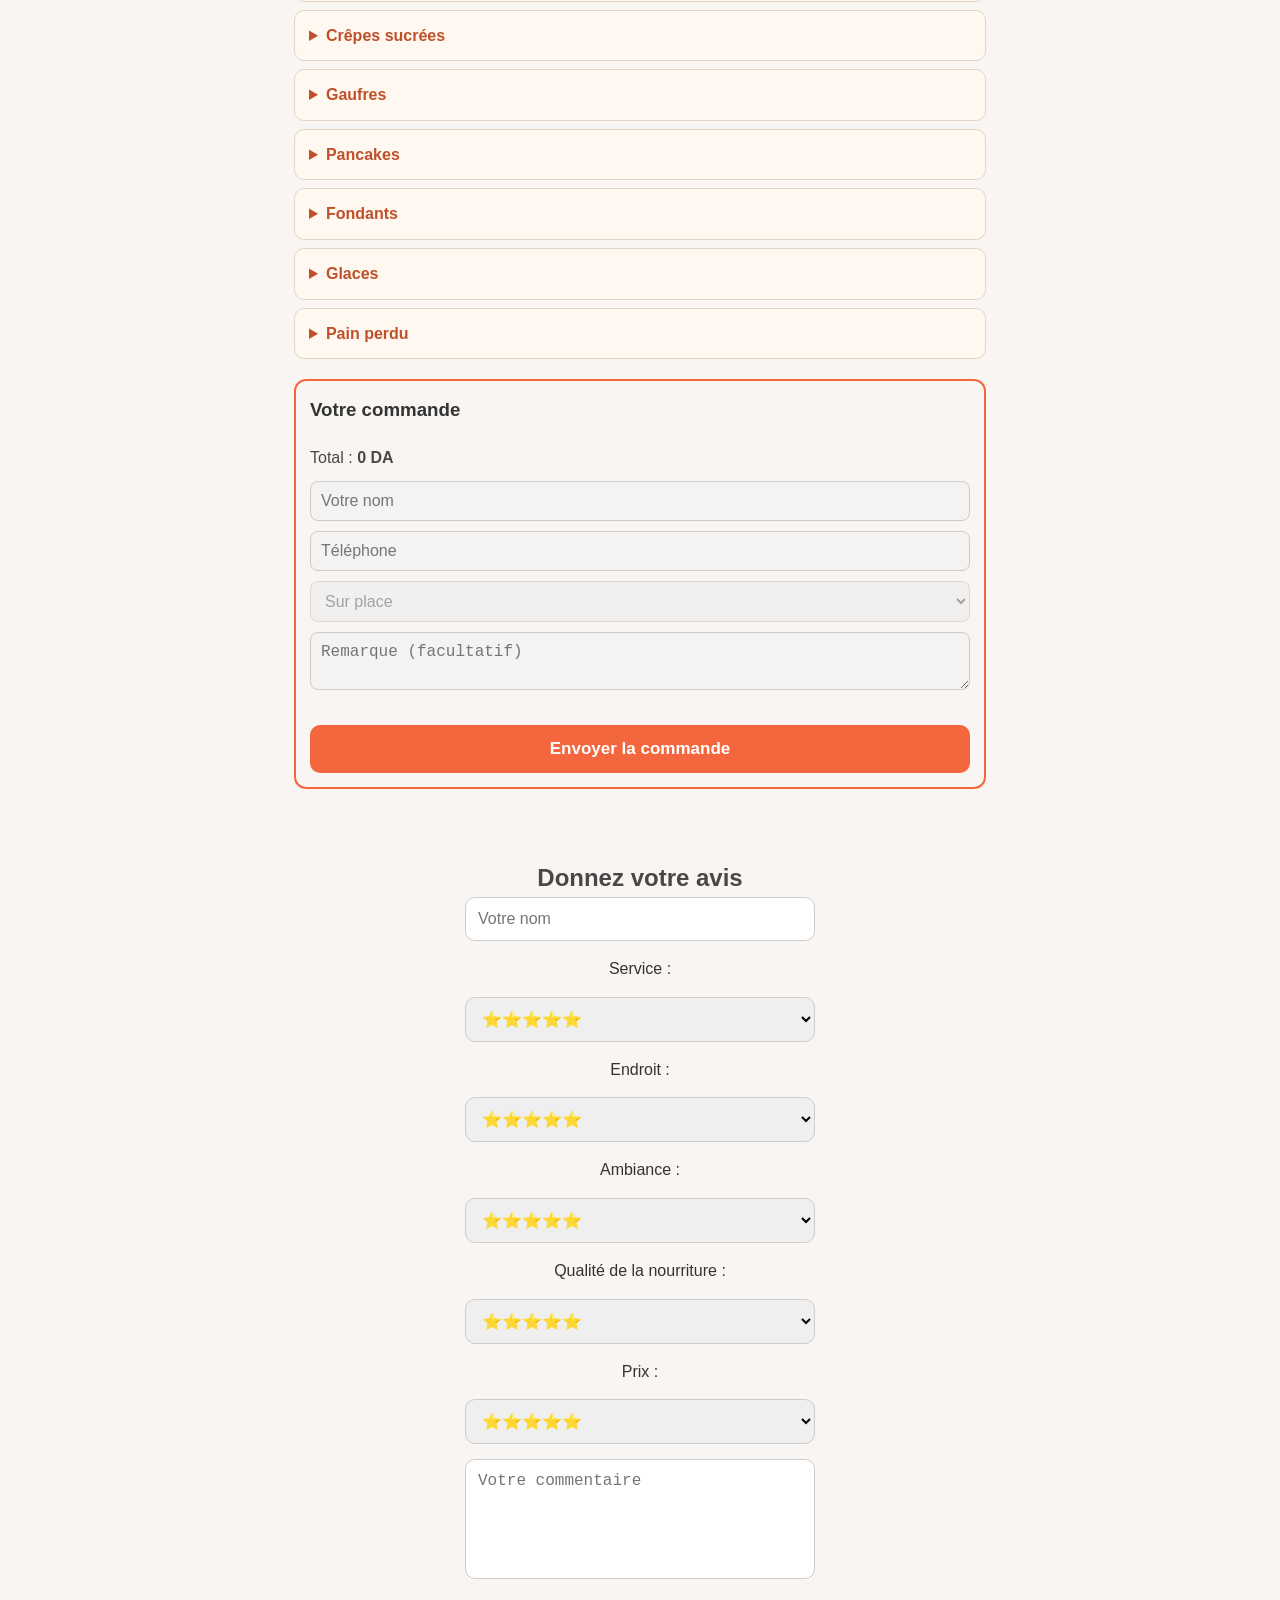
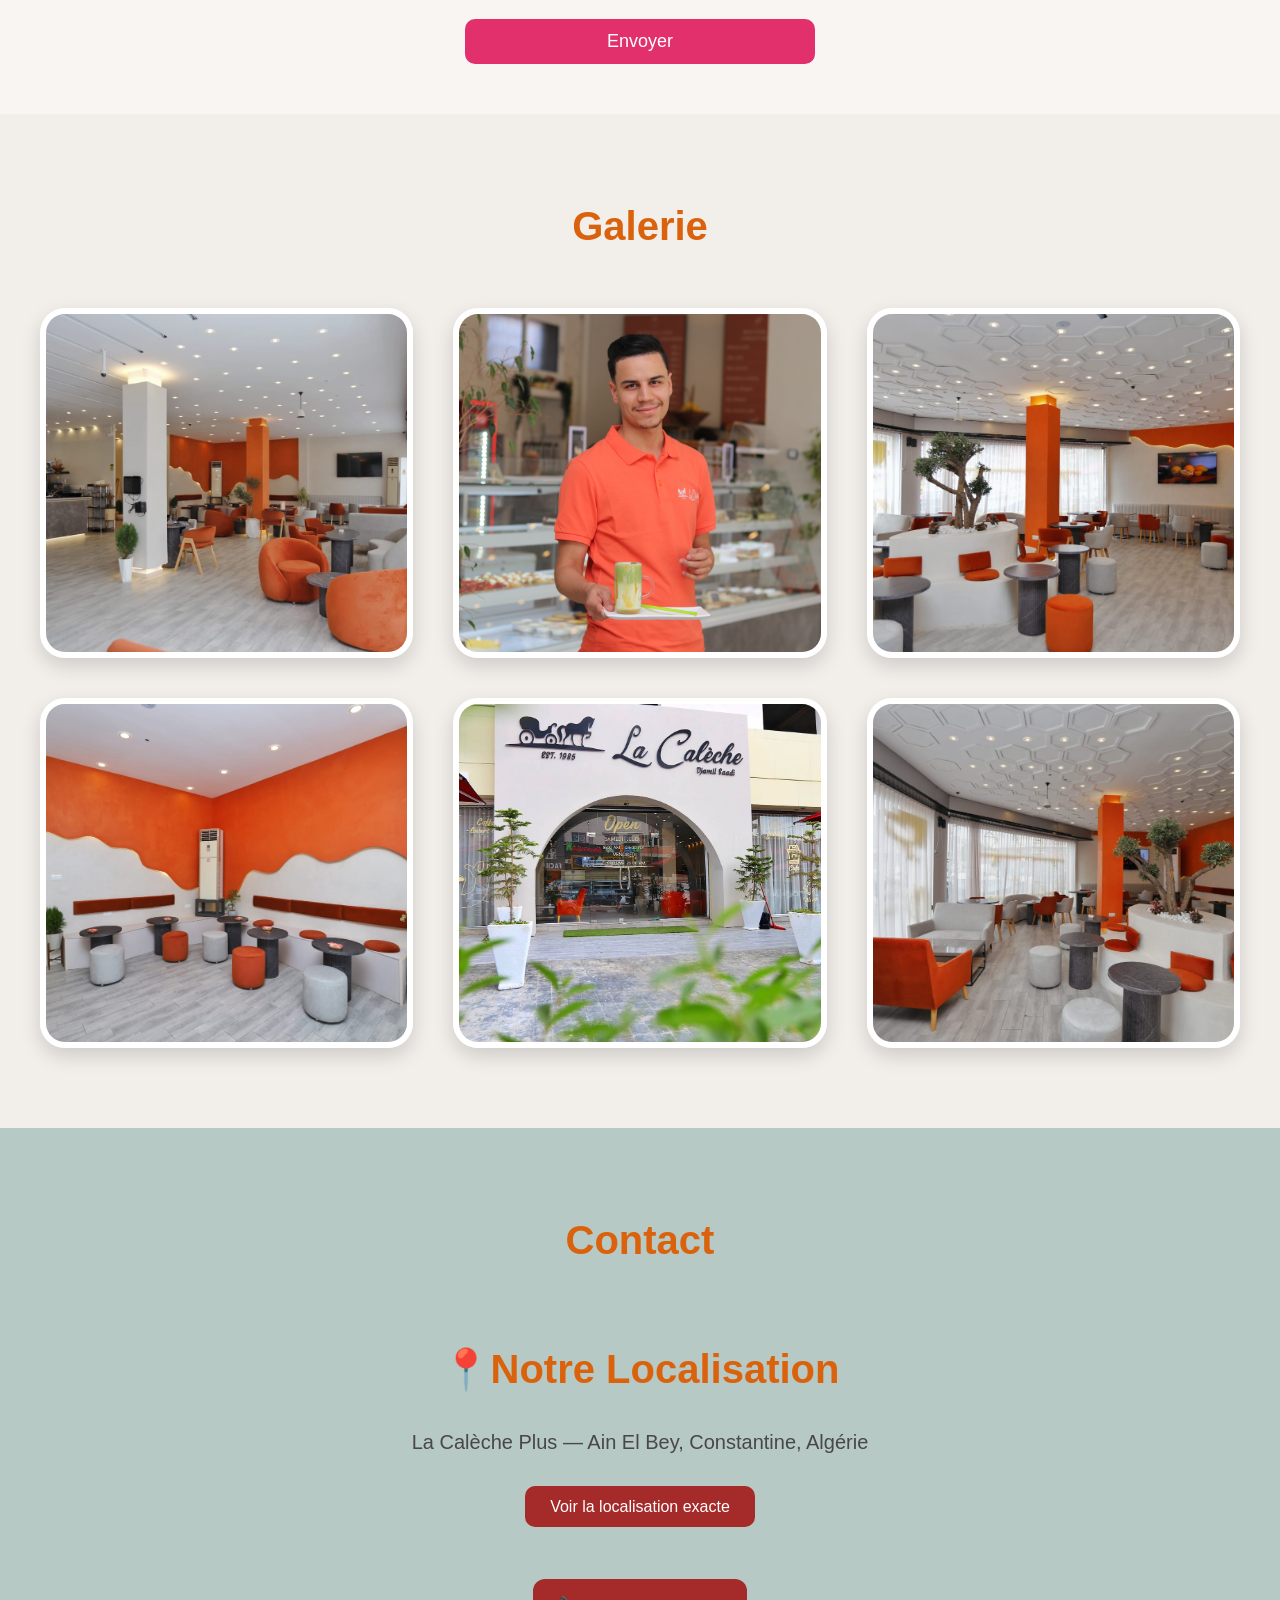
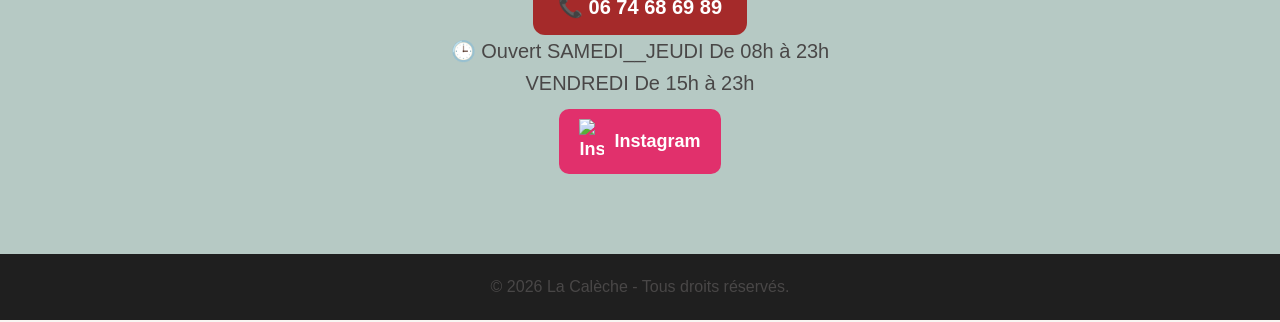
==== commit be68f144: "commande en ligne" ====
--- a/index.html
+++ b/index.html
@@ -6,6 +6,7 @@
     <title>La Calèche Plus</title>
 
     <link rel="stylesheet" href="lacaleche.css">
+     <link rel="stylesheet" href="commande.css">
 </head>
 
 <body>
@@ -25,6 +26,8 @@
                 <li><a href="#accueil">Accueil</a></li>
 
                 <li><a href="#menu">Menu</a></li>
+
+                <li><a href="#commander">Commander</a></li>
 
                 <li><a href="#avis">Avis</a></li>
                 
@@ -156,6 +159,28 @@
 
     </section>
 
+    <!-- SECTION COMMANDER EN LIGNE -->
+    <section id="commander">
+        <h2>Commander en ligne</h2>
+        <div id="commander-menu"></div>
+        <form id="form-commande" onsubmit="commander(event)">
+            <h3>Votre commande</h3>
+            <ul id="recap"></ul>
+            <p>Total : <b id="total">0 DA</b></p>
+            <input name="nom" placeholder="Votre nom" required>
+            <input name="tel" type="tel" placeholder="Téléphone" required>
+            <select name="mode" onchange="this.form.adresse.hidden=this.value!=='Livraison'">
+                <option>Sur place</option>
+                <option>À emporter</option>
+                <option>Livraison</option>
+            </select>
+            <input name="adresse" placeholder="Adresse de livraison" hidden>
+            <textarea name="note" placeholder="Remarque (facultatif)"></textarea>
+            <button>Envoyer la commande</button>
+        </form>
+    </section>
+
+
     <!-- SECTION AVIS -->
     
     <!-- SECTION AVIS -->
@@ -304,7 +329,7 @@
 
         <p>🕒 Ouvert     SAMEDI__JEUDI  De 08h à 23h
             <br>
-                       VENDREDI De 16h à 23h
+                       VENDREDI De 15h à 23h
         </p>
         <a href="https://www.instagram.com/lacalecheplus?igsh=MWRmbGdqemUwMWE5Nw==" 
          target="_blank" 
@@ -331,6 +356,8 @@
             .classList.toggle("active");
             }
             </script>
+            <script src="menu.js"></script>
+            <script src="commande.js"></script>
 
 </body>
 </html>
--- a/lacaleche.css
+++ b/lacaleche.css
@@ -370,25 +370,57 @@
         display: none;
     }
 
-    .hamburger{
-        display: block;
-        background: none;
-        border: none;
-        font-size: 35px;
-        color: white;
-        cursor: pointer;
-    }
-
-    nav ul{
+   .hamburger{
+    display: block;
+    background: transparent;
+    border: none;
+    padding: 0 !important;
+    margin: 0;
+    font-size: 35px;
+    color: white;
+    cursor: pointer;
+}
+
+    nav{
+    position: relative;
+}
+
+#menu-mobile{
+    display: none;
+}
+
+@media(max-width:768px){
+
+    #menu-mobile{
+        position: absolute;
+        top: 100%;
+        left: 0;
+        width: 100%;
+        background-color: #a49595;
+
         display: none;
         flex-direction: column;
-        text-align: center;
-        gap: 15px;
-    }
-
-    nav ul.active{
+        align-items: center;
+
+        padding: 20px 0;
+        z-index: 9999;
+    }
+
+    #menu-mobile.active{
         display: flex;
     }
+
+    #menu-mobile li{
+        list-style: none;
+        margin: 12px 0;
+    }
+
+    #menu-mobile li a{
+        color: white;
+        font-size: 22px;
+        text-decoration: none;
+    }
+}
 
     #accueil h1{
         font-size: 38px;
@@ -433,3 +465,11 @@
     50% { transform: translateX(100px); }
     100% { transform: translateX(0); }
 }
+
+.hamburger{
+    background: transparent !important;
+    padding: 0 !important;
+    margin: 0 !important;
+    border: none !important;
+    font-size: 35px;
+}
--- a/commande.css
+++ b/commande.css
@@ -0,0 +1,13 @@
+[hidden]{display:none!important}
+#commander{max-width:720px;margin:0 auto;padding:20px 14px}
+#commander details{border:1px solid #e5d5c5;border-radius:10px;margin:8px 0;background:#fff8f0}
+#commander summary{padding:12px 14px;font-weight:700;cursor:pointer;color:#c0502a}
+.plat{display:flex;justify-content:space-between;align-items:center;padding:8px 14px;border-top:1px solid #f0e4d6}
+.plat small{display:block;color:#777}
+.qty{display:flex;align-items:center;gap:10px}
+.qty button{width:32px;height:32px;border:0;border-radius:50%;background:#f4673e;color:#fff;font-size:18px}
+#form-commande{display:grid;gap:10px;margin-top:20px;padding:14px;border:2px solid #f4673e;border-radius:12px}
+#form-commande input,#form-commande select,#form-commande textarea{padding:10px;border:1px solid #ccc;border-radius:8px;font-size:16px}
+#form-commande>button{padding:14px;border:0;border-radius:10px;background:#f4673e;color:#fff;font-size:17px;font-weight:700}
+
+.ferme{background:#fde8e0;color:#a33;padding:12px;border-radius:10px;text-align:center;font-weight:700}
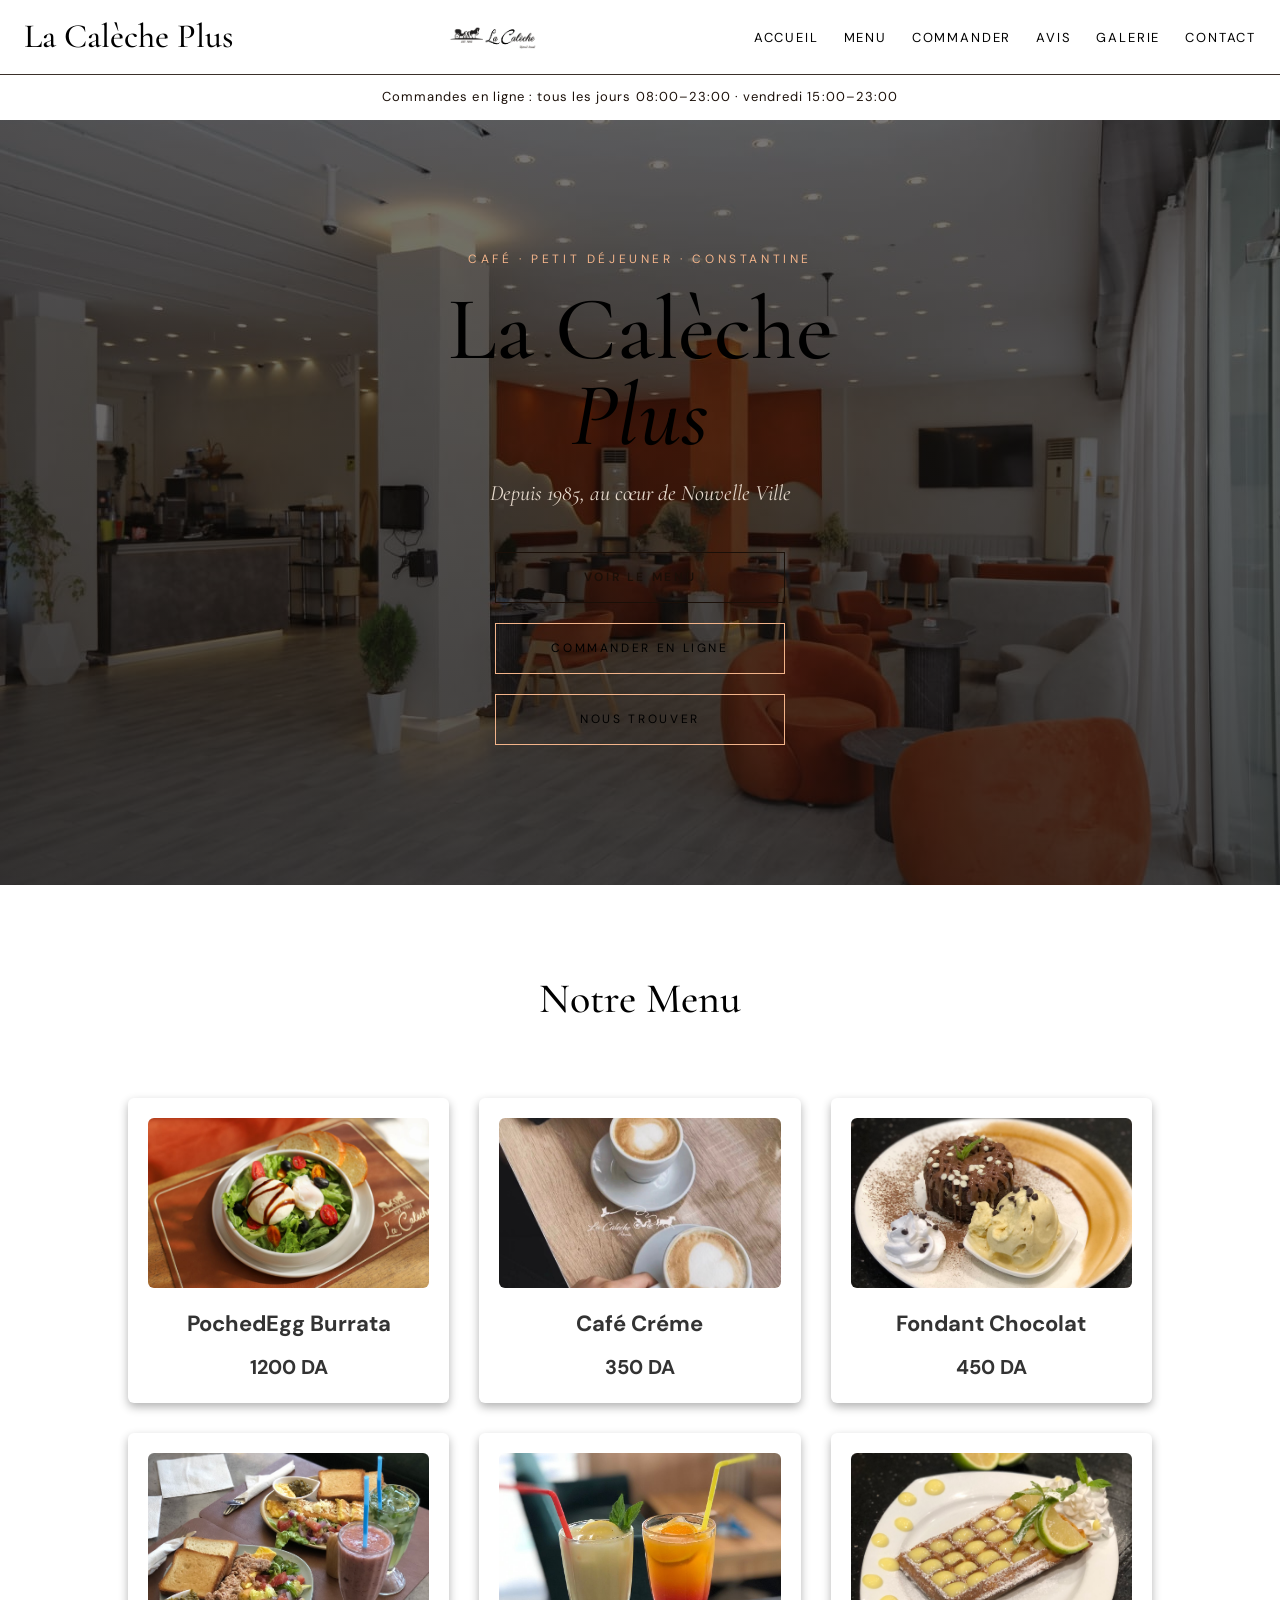
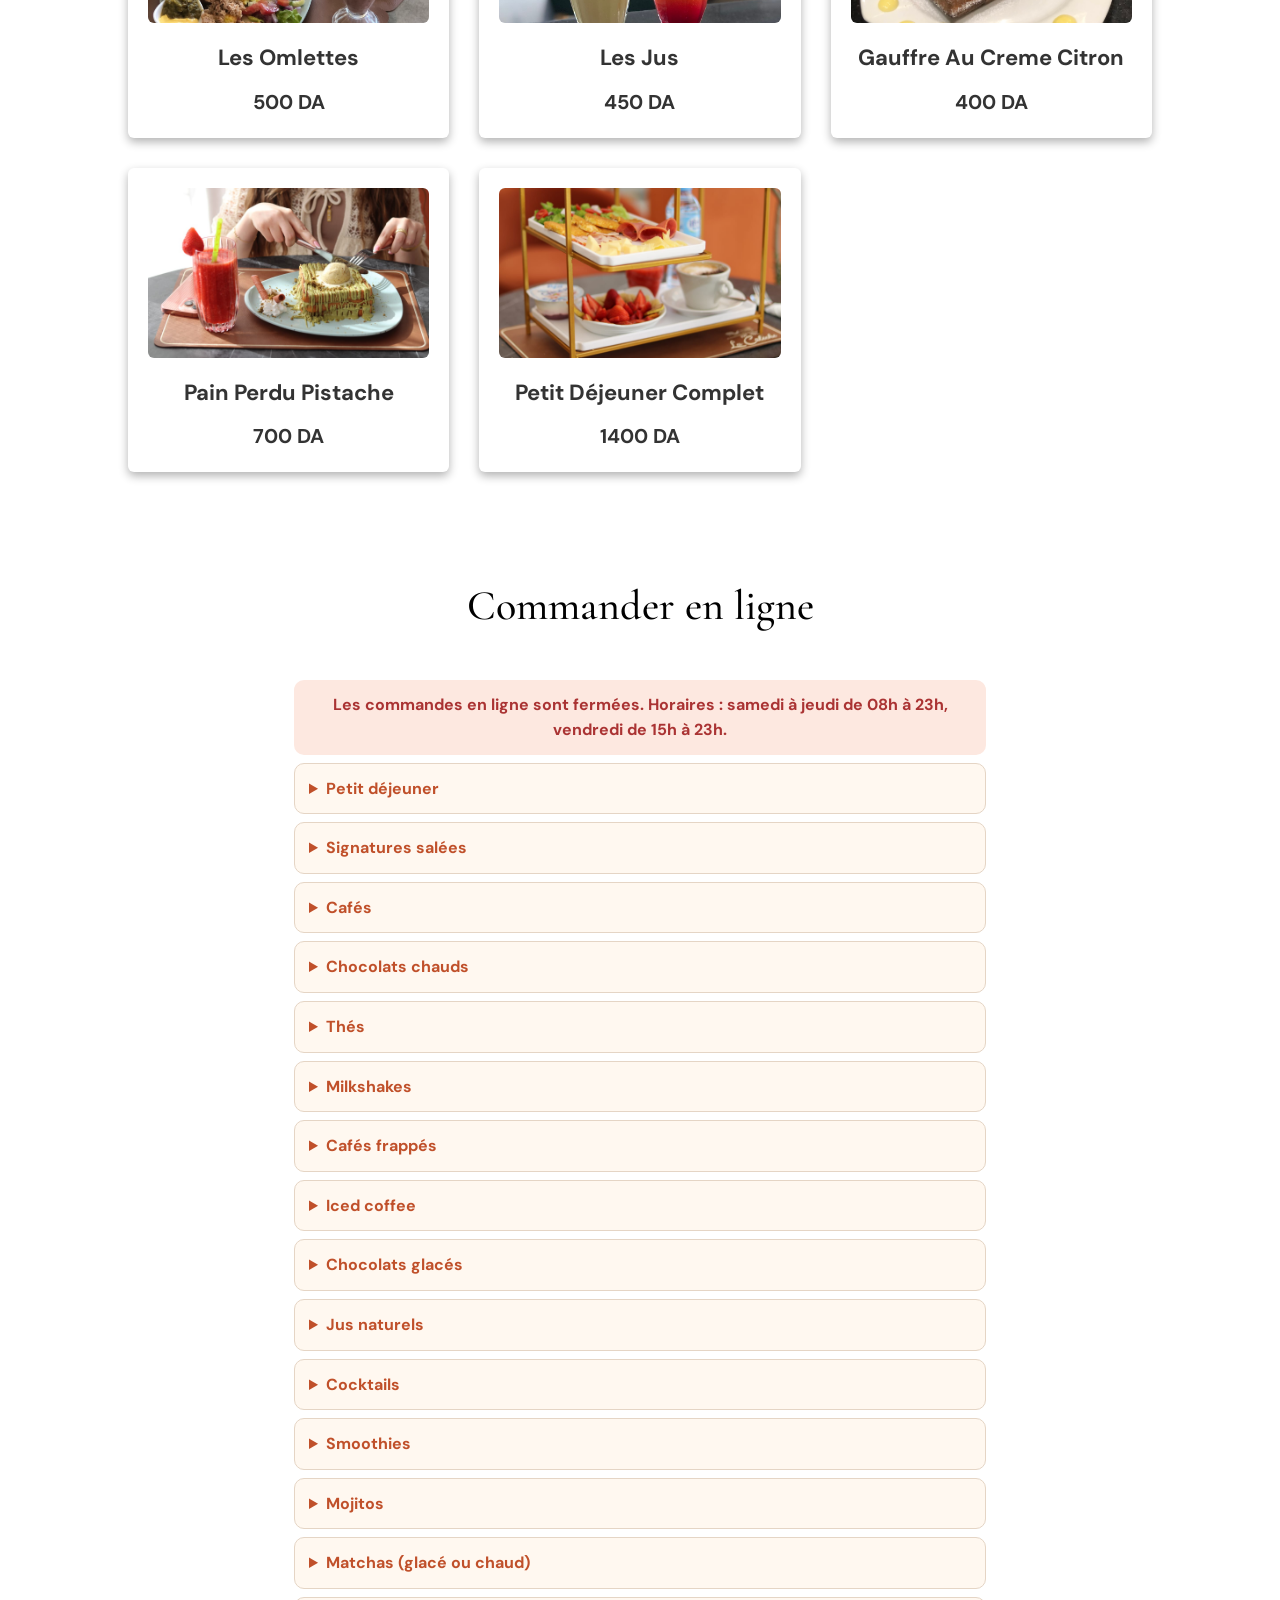
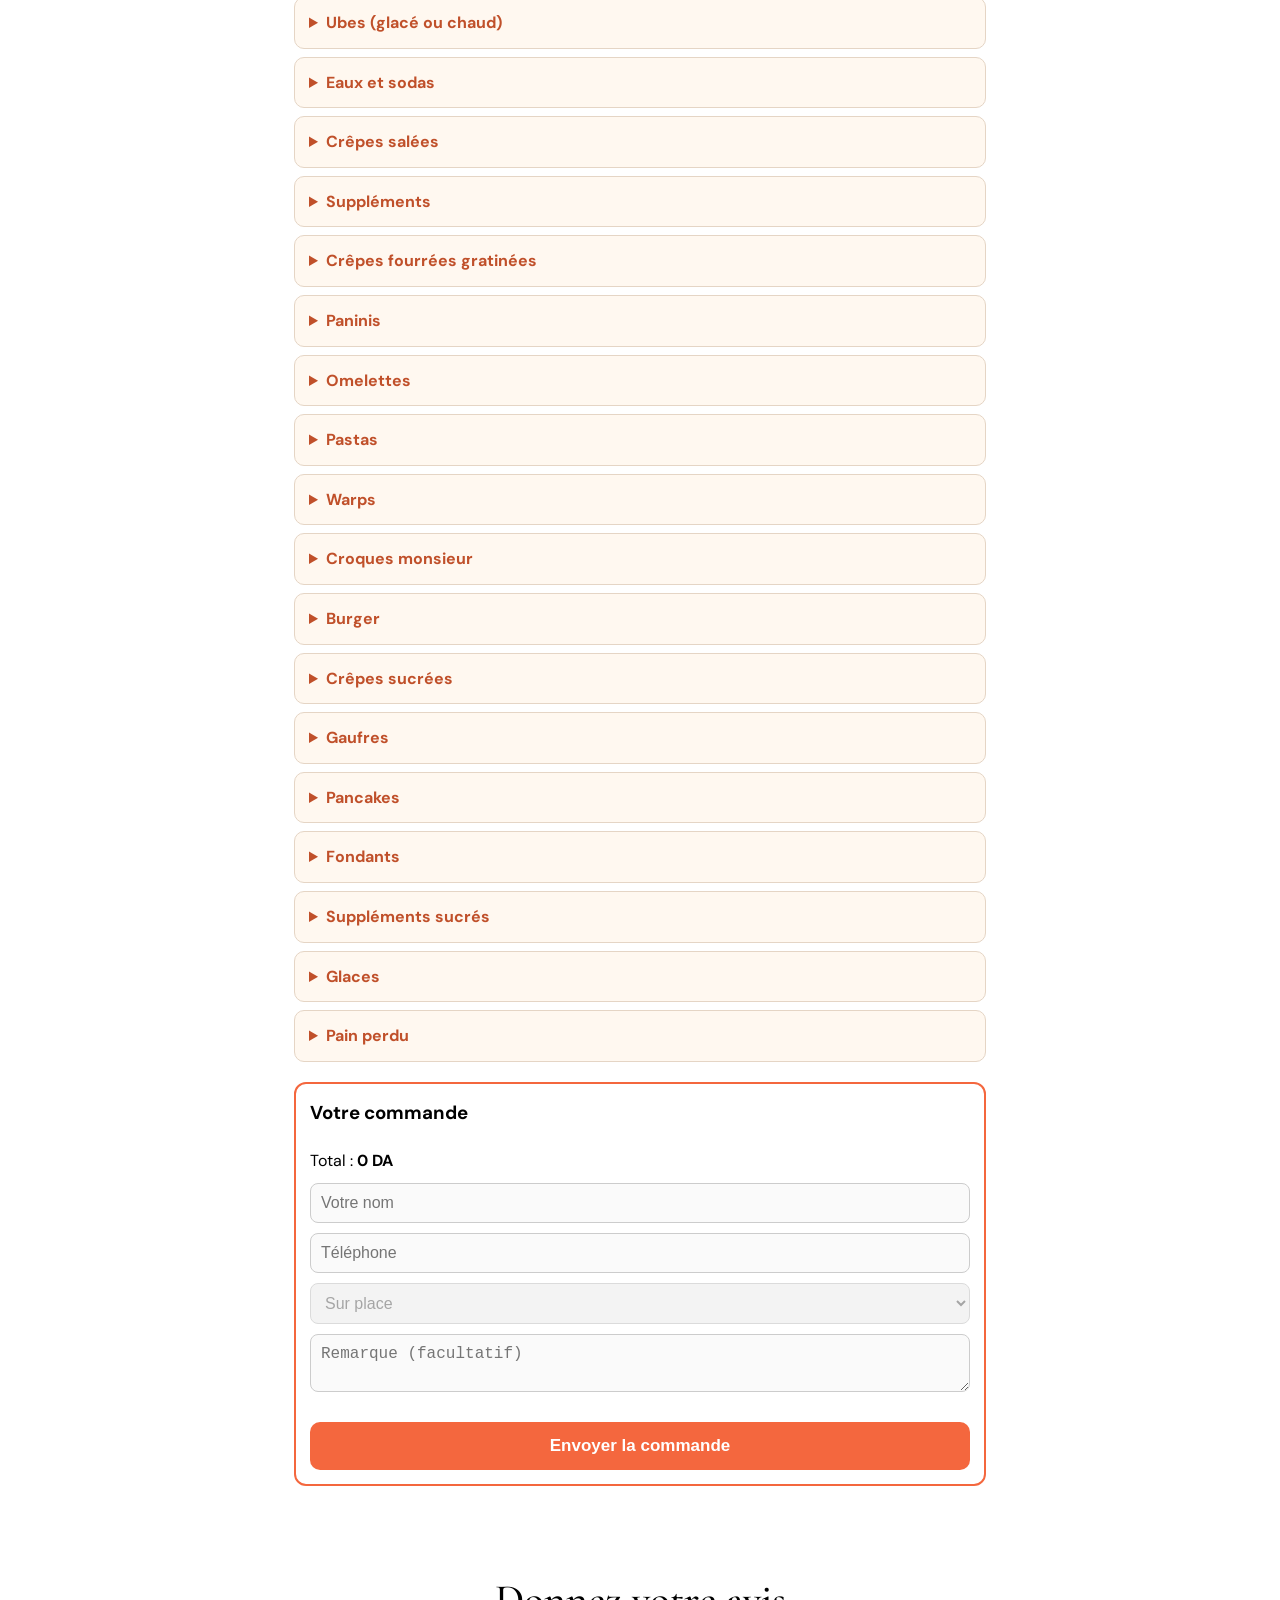
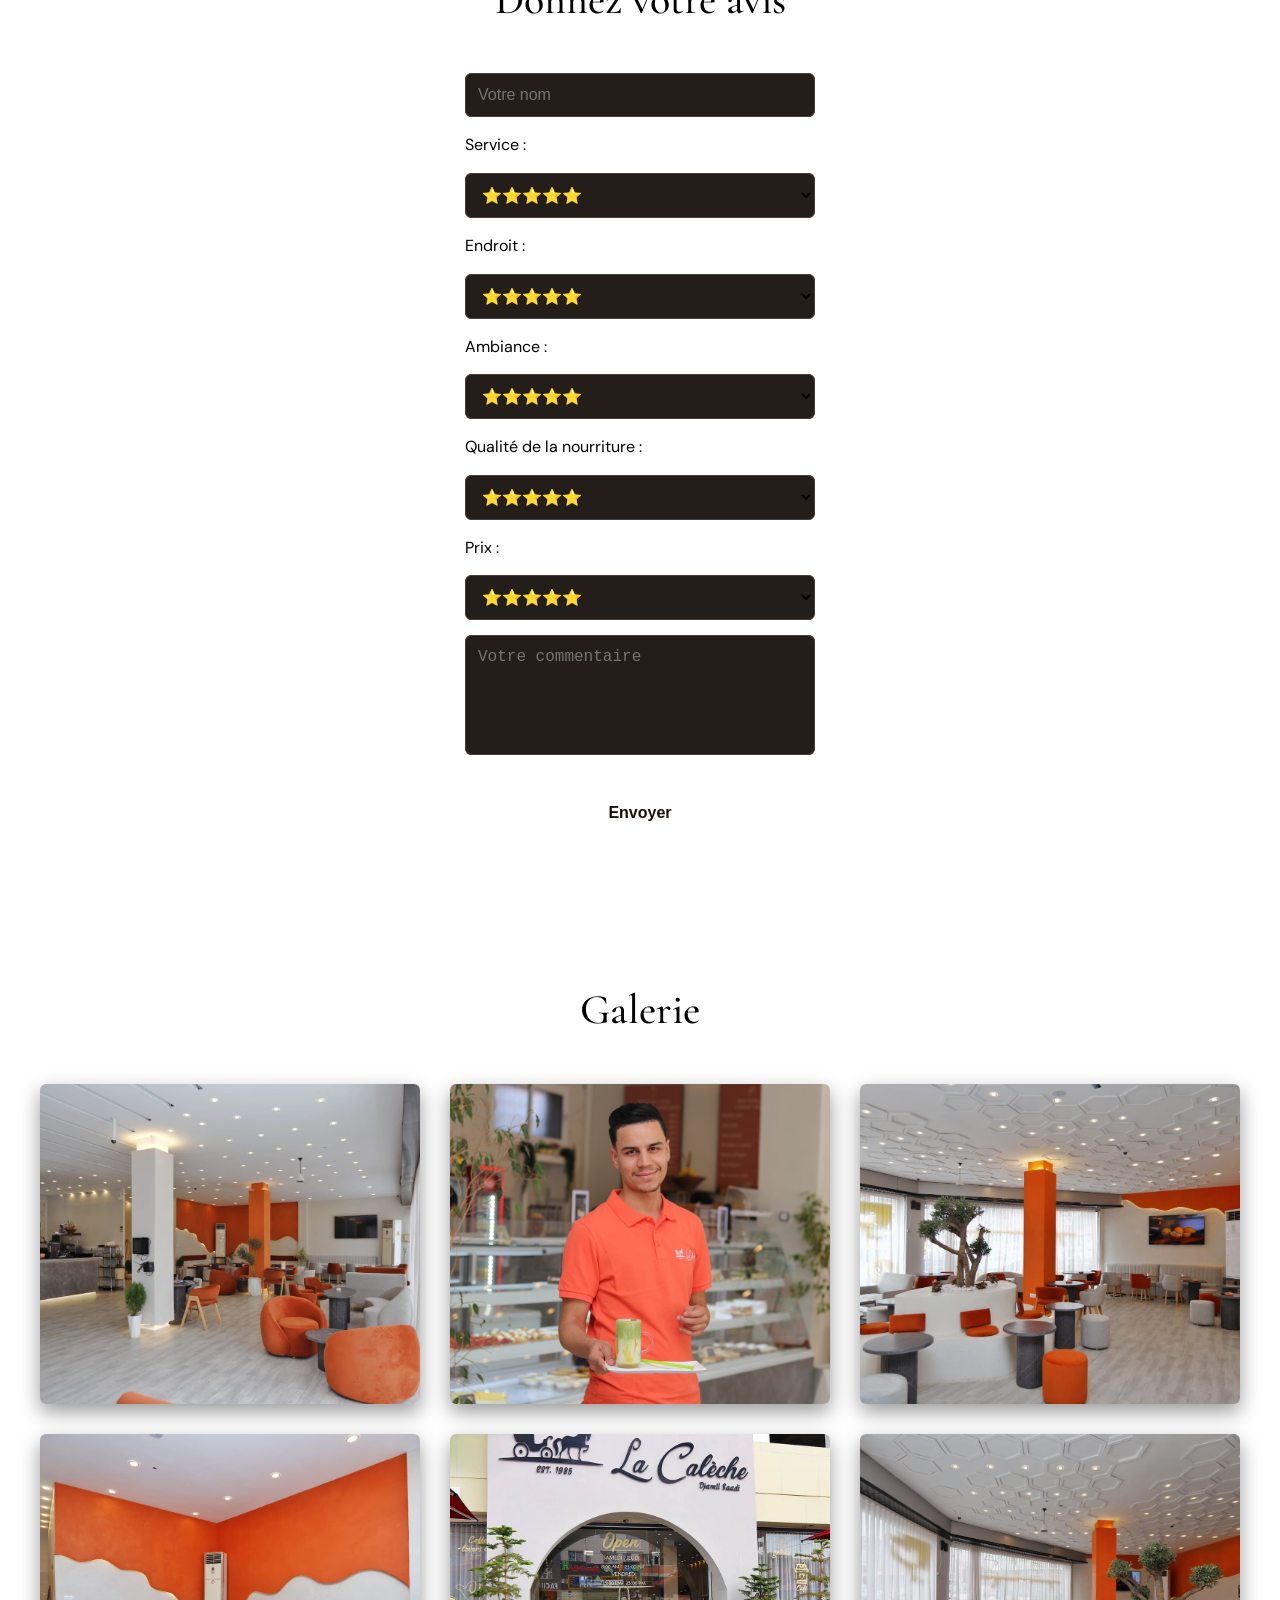
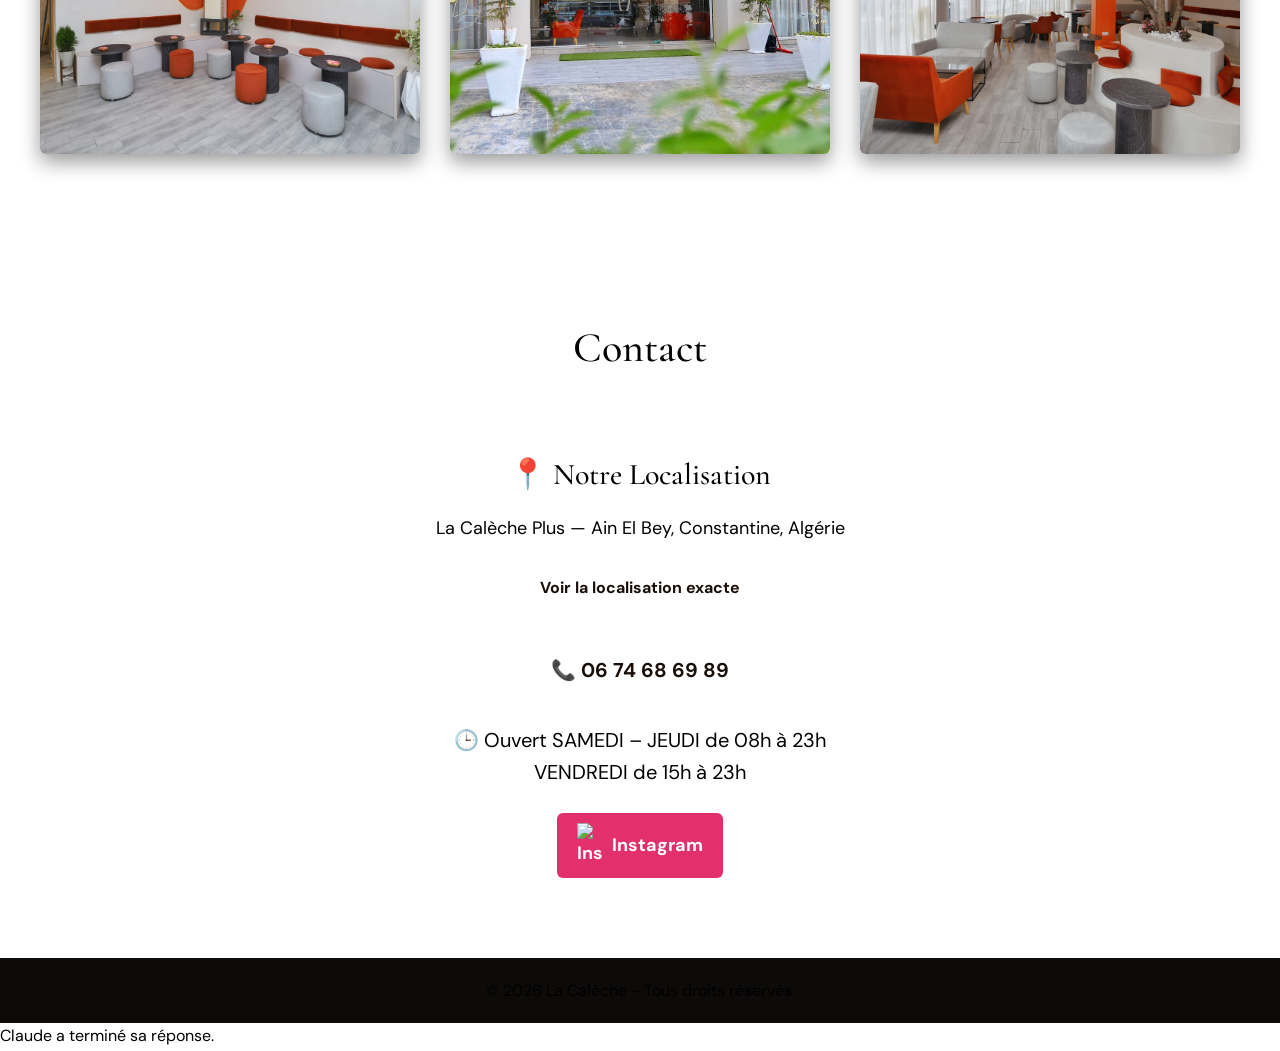
==== commit f1475822: "changes. Lines starting" ====
--- a/index.html
+++ b/index.html
@@ -1,164 +1,112 @@
+
+
 <!DOCTYPE html>
 <html lang="fr">
 <head>
     <meta charset="UTF-8">
     <meta name="viewport" content="width=device-width, initial-scale=1.0">
     <title>La Calèche Plus</title>
-
+ 
     <link rel="stylesheet" href="lacaleche.css">
-     <link rel="stylesheet" href="commande.css">
+    <link rel="stylesheet" href="commande.css">
+    <link href="https://fonts.googleapis.com/css2?family=Cormorant+Garamond:ital,wght@0,500;1,500&family=DM+Sans:wght@400;500&display=swap" rel="stylesheet">
+ 
 </head>
-
+ 
 <body>
  
     <!-- HEADER -->
     <header>
-
         <nav>
             <h1>La Calèche Plus</h1>
-            <img src="Les image/Logo La Caleche.png" alt="logo la caleche" class="logo" width="800px">
-
-            <button class="hamburger" onclick="toggleMenu()">
-            ☰
-            </button>
-                    <ul id="menu-mobile">
-
+            <img src="Les image/Logo La Caleche.png" alt="logo la caleche" class="logo">
+ 
+            <button class="hamburger" onclick="toggleMenu()">☰</button>
+            <ul id="menu-mobile">
                 <li><a href="#accueil">Accueil</a></li>
-
                 <li><a href="#menu">Menu</a></li>
-
                 <li><a href="#commander">Commander</a></li>
-
                 <li><a href="#avis">Avis</a></li>
-                
                 <li><a href="#galerie">Galerie</a></li>
-                
-                
                 <li><a href="#contact">Contact</a></li>
             </ul>
         </nav>
-
     </header>
-
+ 
+    <div class="bandeau">Commandes en ligne : tous les jours 08:00–23:00 · vendredi 15:00–23:00</div>
+ 
     <!-- SECTION ACCUEIL -->
-    <section id="accueil">
-
-        <h1>Bienvenue à La Calèche</h1>
-        <style>h1 { color: #db620c; }</style>
-
-        <div>
-            <img src="Les image/petie dejeuner.jpeg" alt="petie dejeuner"  class="petie-dejeuner" width="800px">
-
-        </div>
-
-        <p>
-           <h2>La Calèche Plus existe depuis 1985 et vous accueille au cœur de Nouvelle Ville
-             à Constantine dans une ambiance chaleureuse et conviviale.</h2> 
-             <style>h2 { color: #494747; }</style>
-             <br>
-
-
-             <h2>Profitez de délicieux petits déjeuners, de plats savoureux,
-              d’un café de qualité et d’un service attentionné.</h2>
-
-            <style>p { color: #494747; }</style>
-            </p>
-            <a href="https://www.menu-lacaleche.icom.tn/" target="_blank" class="menu">
-                
-                <img src="Les image/Photo Menu11.jpeg" alt="menu" class="menu-img" >
-            <br>
-            <button>Voir le menu </button> 
-            </a>
-            
-
-    </section>
-
+    <section id="accueil" class="hero">
+        <div class="slide on" style="background-image:url('Les image/Salle-1.jpeg')"></div>
+        <div class="slide" style="background-image:url('Les image/Salle-2.jpeg')"></div>
+        <div class="slide" style="background-image:url('Les image/Salle-3.jpeg')"></div>
+ 
+        <div class="tag">Café · Petit déjeuner · Constantine</div>
+        <h1>La Calèche <i>Plus</i></h1>
+        <h2>Depuis 1985, au cœur de Nouvelle Ville</h2>
+ 
+        <a class="btn p" href="https://www.menu-lacaleche.icom.tn/" target="_blank">Voir le menu</a>
+        <a class="btn" href="#commander">Commander en ligne</a>
+        <a class="btn" href="#contact">Nous trouver</a>
+    </section>
+ 
     <!-- SECTION MENU -->
     <section id="menu">
-
         <h2>Notre Menu</h2>
         <br>
-
         <div class="menu-container">
-
-            <Div CLASS="card">
-
-                
-                <img src="Les image/POCHE DEGG BOURATA.jpeg" alt="PochedEgg Burrata" width="300px">
+ 
+            <div class="card">
+                <img src="Les image/POCHE DEGG BOURATA.jpeg" alt="PochedEgg Burrata">
                 <h3>PochedEgg Burrata</h3>
                 <p>1200 DA</p>
-
-            </Div>
-
-            <div class="card">
-
-               
-                <img src="Les image/cafe.jpeg" alt="cafe" width="300px" >
+            </div>
+ 
+            <div class="card">
+                <img src="Les image/cafe.jpeg" alt="cafe">
                 <h3>Café Créme</h3>
                 <p>350 DA</p>
-
-            </div>
-
-            <div class="card">
-                
-             
-                <img src="Les image/Fondant chocolat.PNG" alt="Fondant chocolat" width="300px">
-                 <h3>Fondant Chocolat</h3>
-                  <p>450 DA</p>
-
-            </div>
-
-            <div class="card">
-
-               
-                <img src="Les image/Omlette au thon.PNG" alt="Les Omlette " width="300px">
-                 <h3>Les Omlettes </h3> 
-                   <p>500 DA</p>
-
-               
-            </div>
-
-            <div class="card">
-               
-                <img src="Les image/Les Jus.jpeg" alt="Les Jus"width="300px"> 
-                 <h3>Les Jus</h3>
+            </div>
+ 
+            <div class="card">
+                <img src="Les image/Fondant chocolat.PNG" alt="Fondant chocolat">
+                <h3>Fondant Chocolat</h3>
                 <p>450 DA</p>
-
-
-            </div>
-
-            <div class="card">
-              
-                <img src="Les image/Gauffre au creme citron.PNG" alt="Gauffre au creme citron" width="300px">
-                 <h3>Gauffre Au Creme Citron</h3>
+            </div>
+ 
+            <div class="card">
+                <img src="Les image/Omlette au thon.PNG" alt="Les Omlettes">
+                <h3>Les Omlettes</h3>
+                <p>500 DA</p>
+            </div>
+ 
+            <div class="card">
+                <img src="Les image/Les Jus.jpeg" alt="Les Jus">
+                <h3>Les Jus</h3>
+                <p>450 DA</p>
+            </div>
+ 
+            <div class="card">
+                <img src="Les image/Gauffre au creme citron.PNG" alt="Gauffre au creme citron">
+                <h3>Gauffre Au Creme Citron</h3>
                 <p>400 DA</p>
-            
-            </div>
-
-            <div class="card">
-                
-               <img src="Les image/Pain-Perdu-Pistache.jpeg " alt="Pain Perdu Pistache" width="300px">
-                 <h3>Pain Perdu Pistache</h3>
+            </div>
+ 
+            <div class="card">
+                <img src="Les image/Pain-Perdu-Pistache.jpeg" alt="Pain Perdu Pistache">
+                <h3>Pain Perdu Pistache</h3>
                 <p>700 DA</p>
-
-            </div>
-            
-            <div>
-                <div class="card">
-                    
-                    <img src="Les image/Petite-Dejuner-Complet.jpeg" alt="Petite Déjeuner Complet" width="300px">
-                      <h3>Petite Déjeuner Complet</h3>
-                    <p>1400 DA</p>
-                    
-                </div>
-            </div>
-
-
-            </div>
-
-
-    </section>
-
+            </div>
+ 
+            <div class="card">
+                <img src="Les image/Petite-Dejuner-Complet.jpeg" alt="Petit Déjeuner Complet">
+                <h3>Petit Déjeuner Complet</h3>
+                <p>1400 DA</p>
+            </div>
+ 
+        </div>
+    </section>
+ 
     <!-- SECTION COMMANDER EN LIGNE -->
     <section id="commander">
         <h2>Commander en ligne</h2>
@@ -179,185 +127,117 @@
             <button>Envoyer la commande</button>
         </form>
     </section>
-
-
-    <!-- SECTION AVIS -->
-    
+ 
     <!-- SECTION AVIS -->
     <section id="avis">
-
-    <h2>Donnez votre avis</h2>
-
-    <form class="avis-form" id="avisForm">
-
-        <input type="text" id="nom" placeholder="Votre nom" required>
-
-        <label>Service :</label>
-        <select id="service">
-            <option>⭐⭐⭐⭐⭐</option>
-            <option>⭐⭐⭐⭐</option>
-            <option>⭐⭐⭐</option>
-            <option>⭐⭐</option>
-            <option>⭐</option>
-        </select>
-
-        <label>Endroit :</label>
-        <select id="endroit">
-            <option>⭐⭐⭐⭐⭐</option>
-            <option>⭐⭐⭐⭐</option>
-            <option>⭐⭐⭐</option>
-            <option>⭐⭐</option>
-            <option>⭐</option>
-        </select>
-
-        <label>Ambiance :</label>
-        <select id="ambiance">
-            <option>⭐⭐⭐⭐⭐</option>
-            <option>⭐⭐⭐⭐</option>
-            <option>⭐⭐⭐</option>
-            <option>⭐⭐</option>
-            <option>⭐</option>
-        </select>
-
-        <label>Qualité de la nourriture :</label>
-        <select id="qualite">
-            <option>⭐⭐⭐⭐⭐</option>
-            <option>⭐⭐⭐⭐</option>
-            <option>⭐⭐⭐</option>
-            <option>⭐⭐</option>
-            <option>⭐</option>
-        </select>
-
-        <label>Prix :</label>
-        <select id="prix">
-            <option>⭐⭐⭐⭐⭐</option>
-            <option>⭐⭐⭐⭐</option>
-            <option>⭐⭐⭐</option>
-            <option>⭐⭐</option>
-            <option>⭐</option>
-        </select>
-
-        <textarea id="commentaire" placeholder="Votre commentaire"></textarea>
-
-        <button type="submit">Envoyer</button>
-
-    </form>
-
-    <!-- Les avis vont apparaître ici -->
-    <div id="listeAvis"></div>
-
-</section>
-
-<script>
-document.getElementById("avisForm").addEventListener("submit", function(e){
-
-    e.preventDefault();
-
-    let nom = document.getElementById("nom").value;
-    let service = document.getElementById("service").value;
-    let endroit = document.getElementById("endroit").value;
-    let ambiance = document.getElementById("ambiance").value;
-    let qualite = document.getElementById("qualite").value;
-    let prix = document.getElementById("prix").value;
-    let commentaire = document.getElementById("commentaire").value;
-
-    let avis = `
-        <div class="avis-box">
-            <h3>${nom}</h3>
-
-            <p><strong>Service :</strong> ${service}</p>
-            <p><strong>Endroit :</strong> ${endroit}</p>
-            <p><strong>Ambiance :</strong> ${ambiance}</p>
-            <p><strong>Qualité :</strong> ${qualite}</p>
-            <p><strong>Prix :</strong> ${prix}</p>
-
-            <p class="commentaire">${commentaire}</p>
-        </div>
-    `;
-
-    document.getElementById("listeAvis").innerHTML += avis;
-
-    document.getElementById("avisForm").reset();
-
-});
-</script>
-
+        <h2>Donnez votre avis</h2>
+ 
+        <form class="avis-form" id="avisForm">
+            <input type="text" id="nom" placeholder="Votre nom" required>
+ 
+            <label>Service :</label>
+            <select id="service"><option>⭐⭐⭐⭐⭐</option><option>⭐⭐⭐⭐</option><option>⭐⭐⭐</option><option>⭐⭐</option><option>⭐</option></select>
+ 
+            <label>Endroit :</label>
+            <select id="endroit"><option>⭐⭐⭐⭐⭐</option><option>⭐⭐⭐⭐</option><option>⭐⭐⭐</option><option>⭐⭐</option><option>⭐</option></select>
+ 
+            <label>Ambiance :</label>
+            <select id="ambiance"><option>⭐⭐⭐⭐⭐</option><option>⭐⭐⭐⭐</option><option>⭐⭐⭐</option><option>⭐⭐</option><option>⭐</option></select>
+ 
+            <label>Qualité de la nourriture :</label>
+            <select id="qualite"><option>⭐⭐⭐⭐⭐</option><option>⭐⭐⭐⭐</option><option>⭐⭐⭐</option><option>⭐⭐</option><option>⭐</option></select>
+ 
+            <label>Prix :</label>
+            <select id="prix"><option>⭐⭐⭐⭐⭐</option><option>⭐⭐⭐⭐</option><option>⭐⭐⭐</option><option>⭐⭐</option><option>⭐</option></select>
+ 
+            <textarea id="commentaire" placeholder="Votre commentaire"></textarea>
+            <button type="submit">Envoyer</button>
+        </form>
+ 
+        <div id="listeAvis"></div>
+    </section>
+ 
+    <script>
+    document.getElementById("avisForm").addEventListener("submit", function(e){
+        e.preventDefault();
+        let nom = document.getElementById("nom").value;
+        let service = document.getElementById("service").value;
+        let endroit = document.getElementById("endroit").value;
+        let ambiance = document.getElementById("ambiance").value;
+        let qualite = document.getElementById("qualite").value;
+        let prix = document.getElementById("prix").value;
+        let commentaire = document.getElementById("commentaire").value;
+ 
+        let avis = `
+            <div class="avis-box">
+                <h3>${nom}</h3>
+                <p><strong>Service :</strong> ${service}</p>
+                <p><strong>Endroit :</strong> ${endroit}</p>
+                <p><strong>Ambiance :</strong> ${ambiance}</p>
+                <p><strong>Qualité :</strong> ${qualite}</p>
+                <p><strong>Prix :</strong> ${prix}</p>
+                <p class="commentaire">${commentaire}</p>
+            </div>
+        `;
+        document.getElementById("listeAvis").innerHTML += avis;
+        document.getElementById("avisForm").reset();
+    });
+    </script>
+ 
     <!-- SECTION GALERIE -->
     <section id="galerie">
-
         <h2>Galerie</h2>
-
         <div class="galerie-container">
-
-            <img src="Les image/Salle-1.jpeg">
-            <img src="Les image/abdou-matcha.jpeg">
-            <img src="Les image/Salle-2.jpeg">
-            
-            <img src="Les image/Salle-3.jpeg">
-            <img src="Les image/Exterieur.jpeg">
-            <img src="Les image/Salle-4.jpeg">
-
+            <img src="Les image/Salle-1.jpeg" alt="Salle 1">
+            <img src="Les image/abdou-matcha.jpeg" alt="Matcha">
+            <img src="Les image/Salle-2.jpeg" alt="Salle 2">
+            <img src="Les image/Salle-3.jpeg" alt="Salle 3">
+            <img src="Les image/Exterieur.jpeg" alt="Extérieur">
+            <img src="Les image/Salle-4.jpeg" alt="Salle 4">
         </div>
-
-    </section>
-
+    </section>
+ 
     <!-- SECTION CONTACT -->
     <section id="contact">
-
         <h2>Contact</h2>
+ 
         <section id="localisation">
-
-        <h2> 📍Notre Localisation</h2>
-
-        <p>
-        La Calèche Plus — Ain El Bey, Constantine, Algérie
-         </p>
-         <br>
-
-         <a href="https://maps.app.goo.gl/5QZzdpqoAD69KWaW8?g_st=ic" target="_blank">
-         Voir la localisation exacte
-          </a>
-
+            <h2>📍 Notre Localisation</h2>
+            <p>La Calèche Plus — Ain El Bey, Constantine, Algérie</p>
+            <a href="https://maps.app.goo.gl/5QZzdpqoAD69KWaW8?g_st=ic" target="_blank">Voir la localisation exacte</a>
         </section>
-
-        <div class="phone-box">
-         📞 06 74 68 69 89
-        </div>
-
-         
-        <br>
-
-        <p>🕒 Ouvert     SAMEDI__JEUDI  De 08h à 23h
-            <br>
-                       VENDREDI De 15h à 23h
+ 
+        <div class="phone-box">📞 06 74 68 69 89</div>
+        <br><br>
+ 
+        <p>🕒 Ouvert SAMEDI – JEUDI de 08h à 23h
+            <br>VENDREDI de 15h à 23h
         </p>
-        <a href="https://www.instagram.com/lacalecheplus?igsh=MWRmbGdqemUwMWE5Nw==" 
-         target="_blank" 
-        class="insta">
-    
-        <img src="https://cdn-icons-png.flaticon.com/512/2111/2111463.png" 
-         alt="Instagram">
-         
-         Instagram
-</a>
-    </section>
-
+ 
+        <a href="https://www.instagram.com/lacalecheplus?igsh=MWRmbGdqemUwMWE5Nw==" target="_blank" class="insta">
+            <img src="https://cdn-icons-png.flaticon.com/512/2111/2111463.png" alt="Instagram">
+            Instagram
+        </a>
+    </section>
+ 
     <!-- FOOTER -->
     <footer>
-
-        <p>
-            © 2026 La Calèche - Tous droits réservés.
-        </p>
-
+        <p>© 2026 La Calèche - Tous droits réservés.</p>
     </footer>
-           <script>
-            function toggleMenu() {
-                 document.getElementById("menu-mobile")
-            .classList.toggle("active");
-            }
-            </script>
-            <script src="menu.js"></script>
-            <script src="commande.js"></script>
-
+ 
+    <script>
+        function toggleMenu() {
+            document.getElementById("menu-mobile").classList.toggle("active");
+        }
+        var s=document.querySelectorAll('.slide'),i=0;
+        setInterval(function(){s[i].classList.remove('on');i=(i+1)%s.length;s[i].classList.add('on')},5000);
+    </script>
+    <script src="menu.js"></script>
+    <script src="commande.js"></script>
+ 
 </body>
 </html>
+ 
+
+
+Claude a terminé sa réponse.
--- a/lacaleche.css
+++ b/lacaleche.css
@@ -1,475 +1,102 @@
-/* RESET */
-*{
-    margin: 0;
-    padding: 0;
-    box-sizing: border-box;
+
+Lacaleche · CSS
+/* ===== La Calèche Plus – style Lotus ===== */
+:root{--ac:#e0702f;--ac2:#b94f05;--bg:#141110;--bar:#1c1816;--tx:#f5efe8;--mu:#b9ada0}
+ 
+*{margin:0;padding:0;box-sizing:border-box}
+ 
+body{font-family:"DM Sans",Arial,Helvetica,sans-serif;background:var(--bg);color:var(--tx);line-height:1.6}
+ 
+section{padding:80px 10%}
+ 
+/* HEADER */
+header{background:var(--bar);border-bottom:1px solid #3a302a;padding:10px 24px;position:sticky;top:0;z-index:1000}
+nav{display:flex;justify-content:space-between;align-items:center;position:relative}
+nav h1{font-family:"Cormorant Garamond",Georgia,serif;font-weight:500;font-size:34px;color:var(--tx)}
+.logo{width:90px;height:auto}
+nav ul{display:flex;list-style:none;gap:25px}
+nav ul li a{text-decoration:none;color:var(--tx);font-size:13px;letter-spacing:.14em;text-transform:uppercase;transition:.3s}
+nav ul li a:hover{color:var(--ac)}
+.hamburger{display:none;background:transparent!important;border:none!important;padding:0!important;margin:0!important;font-size:35px;color:var(--tx);cursor:pointer}
+ 
+/* BANDEAU */
+.bandeau{background:var(--ac);color:#1a0f08;text-align:center;font-size:13px;letter-spacing:.08em;padding:12px 16px}
+ 
+/* HERO */
+#accueil.hero{position:relative;min-height:85vh;display:flex;flex-direction:column;align-items:center;justify-content:center;text-align:center;padding:60px 20px;overflow:hidden;background:#000}
+.slide{position:absolute;inset:0;background-size:cover;background-position:center;opacity:0;transition:opacity 1.6s}
+.slide.on{opacity:1}
+#accueil.hero::after{content:"";position:absolute;inset:0;background:linear-gradient(rgba(10,7,5,.55),rgba(10,7,5,.72))}
+#accueil.hero>*:not(.slide){position:relative;z-index:2}
+.tag{color:#f3b48a;font-size:12px;letter-spacing:.3em;text-transform:uppercase;margin-bottom:18px}
+#accueil.hero h1{font-family:"Cormorant Garamond",Georgia,serif;font-weight:500;font-size:clamp(48px,14vw,90px);line-height:.95;color:var(--tx)}
+#accueil.hero h1 i{display:block;color:var(--ac)}
+#accueil.hero h2{font-family:"Cormorant Garamond",Georgia,serif;font-style:italic;font-weight:normal;font-size:22px;color:#e6d9cc;margin:18px 0 30px}
+.btn{display:block;width:min(290px,100%);padding:15px;margin:10px auto;text-decoration:none;color:var(--tx);border:1px solid #f3b48a;letter-spacing:.22em;font-size:12px;text-transform:uppercase}
+.btn.p{background:var(--ac);border-color:var(--ac);color:#1a0f08;font-weight:600}
+ 
+/* BOUTONS */
+button{background:var(--ac);color:#1a0f08;border:none;padding:14px 28px;border-radius:0;font-size:16px;font-weight:600;cursor:pointer;margin-top:20px;transition:.3s}
+button:hover{background:var(--ac2);color:#fff}
+ 
+/* TITRES DE SECTION */
+#menu h2,#avis h2,#galerie h2,#contact h2,#commander h2{font-family:"Cormorant Garamond",Georgia,serif;font-weight:500;font-size:42px;color:var(--ac);margin-bottom:40px;text-align:center}
+ 
+/* MENU */
+#menu{background:var(--bg);text-align:center}
+.menu-container{display:grid;grid-template-columns:repeat(auto-fit,minmax(260px,1fr));gap:30px}
+.card{background:#fff;color:#333;padding:20px;border-radius:6px;box-shadow:0 4px 10px rgba(0,0,0,.3);transition:.4s}
+.card:hover{transform:translateY(-8px)}
+.card img{width:100%;max-width:300px;height:170px;object-fit:cover;border-radius:6px}
+.card h3{color:#333;margin:10px 0;font-size:22px}
+.card p{color:var(--ac);font-size:20px;font-weight:bold}
+ 
+/* COMMANDER */
+#commander{background:var(--bg)}
+ 
+/* AVIS */
+#avis{padding:60px 20px;text-align:center;background:var(--bg)}
+.avis-form{width:350px;max-width:100%;margin:auto;display:flex;flex-direction:column;gap:15px;text-align:left}
+.avis-form input,.avis-form select,.avis-form textarea{padding:12px;border-radius:6px;border:1px solid #4a3d35;background:#241e1b;color:var(--tx);font-size:16px}
+.avis-form textarea{height:120px;resize:none}
+.avis-box{background:#241e1b;width:350px;max-width:100%;margin:30px auto;padding:20px;border-radius:6px;text-align:left}
+.avis-box h3{color:var(--ac)}
+.commentaire{margin-top:10px;font-style:italic;color:var(--mu)}
+ 
+/* GALERIE */
+#galerie{background:var(--bar);text-align:center;padding:80px 40px}
+.galerie-container{display:grid;grid-template-columns:repeat(3,1fr);gap:30px}
+.galerie-container img{width:100%;height:320px;object-fit:cover;border-radius:6px;box-shadow:0 8px 20px rgba(0,0,0,.4);transition:transform .5s,box-shadow .5s;cursor:pointer}
+.galerie-container img:hover{transform:scale(1.04)}
+ 
+/* CONTACT */
+#contact{text-align:center;background:var(--bar);color:var(--tx)}
+#contact p{font-size:20px;margin-bottom:10px}
+#localisation{text-align:center;padding:30px 0}
+#localisation h2{margin-bottom:15px;font-size:30px}
+#localisation p{font-size:18px;margin-bottom:20px}
+#localisation a,.phone-box{display:inline-block;background:var(--ac);color:#1a0f08;padding:12px 25px;border-radius:0;font-weight:bold;text-decoration:none}
+.phone-box{font-size:20px}
+#localisation a:hover{background:var(--ac2);color:#fff}
+.insta{text-decoration:none;color:#fff;background:#E1306C;padding:10px 20px;border-radius:6px;font-size:18px;font-weight:bold;display:inline-flex;align-items:center;gap:10px;margin-top:15px;transition:.3s}
+.insta img{width:25px}
+.insta:hover{background:#c82361;transform:scale(1.05)}
+ 
+/* FOOTER */
+footer{background:#0d0b0a;color:var(--mu);text-align:center;padding:20px;font-size:16px}
+ 
+/* MOBILE */
+@media(max-width:768px){
+    nav h1{display:none}
+    .hamburger{display:block}
+    #menu-mobile{display:none;position:absolute;top:100%;left:0;width:100%;background:var(--bar);flex-direction:column;align-items:center;padding:20px 0;z-index:9999}
+    #menu-mobile.active{display:flex}
+    #menu-mobile li{list-style:none;margin:12px 0}
+    #menu-mobile li a{font-size:18px}
+    section{padding:60px 6%}
+    #menu h2,#avis h2,#galerie h2,#contact h2,#commander h2{font-size:34px}
+    .galerie-container{grid-template-columns:1fr}
 }
+ 
 
 
-/* BODY */
-body{
-    font-family: Arial, Helvetica, sans-serif;
-    background-color: #f8f5f2;
-    color: #333;
-    line-height: 1.6;
-    
-}
-
-/* HEADER */
-header{
-    background-color: #a49595;
-    padding: 15px 40px;
-    position: sticky;
-    top: 0;
-    z-index: 1000;
-}
-
-.hamburger{
-    display: none;
-}
-
-nav{
-    display: flex;
-    justify-content: space-between;
-    align-items: center;
-}
-
-nav h1{
-    color: #141211;
-    font-size: 50px;
-        font-family: "fairplex-wide", serif !important;
-
-}
-
-.logo{
-    width: 280px;
-    height: auto;
-}
-
-/* MENU NAVIGATION */
-nav ul{
-    display: flex;
-    list-style: none;
-    gap: 25px;
-}
-
-.menu{
-    object-fit: cover;
-}
-
-nav ul li a{
-    text-decoration: none;
-    color: white;
-    font-size: 18px;
-    transition: 0.3s;
-}
-
-nav ul li a:hover{
-    color: #db620c;
-}
-
-/* SECTION GENERALE */
-section{
-    padding: 80px 10%;
-}
-
-/* ACCUEIL */
-#accueil{
-    text-align: center;
-    background: linear-gradient(to bottom, #c6bdbd, #f3f3f3);
-}
-
-#accueil h1{
-    font-size: 50px;
-    margin-bottom: 20px;
-    color: #db620c;
-}
-
-#accueil img{
-    width: 100%;
-    max-width: 850px;
-    border-radius: 20px;
-    margin: 25px 0;
-    box-shadow: 0 5px 15px rgba(0,0,0,0.2);
-}
-
-#accueil h2{
-    color: #555;
-    margin-bottom: 15px;
-    font-size: 24px;
-    font-weight: normal;
-}
-
-button{
-    background-color: #db620c;
-    color: white;
-    border: none;
-    padding: 35px 60px;
-    border-radius: 10px;
-    font-size: 30px;
-    cursor: pointer;
-    margin-top: 25px;
-    transition: 0.3s;
-}
-
-button:hover{
-    background-color: #b94f05;
-    transform: scale(1.05);
-}
-
-/* MENU */
-#menu{
-    background: linear-gradient(to bottom, #c6bdbd, #f3f3f3);
-    text-align: center;
-    width: 100%;
-}
-
-#menu h2{
-    font-size: 40px;
-    color: #db620c;
-    margin-bottom: 40px;
-}
-
-.menu-container{
-    display: grid;
-    grid-template-columns: repeat(auto-fit, minmax(260px,1fr));
-    gap: 30px;
-}
-
-/* CARD */
-.card{
-    background-color: white;
-    padding: 20px;
-    border-radius: 30px;
-    box-shadow: 0 4px 10px rgba(0,0,0,0.1);
-    transition: 0.4s;
-}
-
-
-.card:hover{
-    transform: translateY(-8px);
-}
-
-.card img {
-    width: 200px;      /* même largeur */
-    height: 150px;     /* même hauteur */
-    object-fit: cover; /* remplit le cadre sans déformer */
-    border-radius: 10px;
-}
-
-.card h3{
-    color: #333;
-    margin-bottom: 10px;
-    font-size: 24px;
-}
-
-.card p{
-    color: #db620c;
-    font-size: 20px;
-    font-weight: bold;
-}
-
-
-/* AVIS */
- #avis{
-    padding: 50px 20px;
-    text-align: center;
-}
-
-.avis-form{
-    width: 350px;
-    margin: auto;
-    display: flex;
-    flex-direction: column;
-    gap: 15px;
-}
-
-.avis-form input,
-.avis-form select,
-.avis-form textarea{
-    padding: 12px;
-    border-radius: 10px;
-    border: 1px solid #ccc;
-    font-size: 16px;
-}
-
-.avis-form textarea{
-    height: 120px;
-    resize: none;
-}
-
-.avis-form button{
-    background-color: #E1306C;
-    color: white;
-    border: none;
-    padding: 12px;
-    border-radius: 10px;
-    font-size: 18px;
-    cursor: pointer;
-}
-
-.avis-box{
-    background-color: white;
-    width: 350px;
-    margin: 30px auto;
-    padding: 20px;
-    border-radius: 15px;
-    text-align: left;
-    box-shadow: 0 4px 10px rgba(0,0,0,0.2);
-}
-
-.avis-box h3{
-    color: #E1306C;
-}
-
-.commentaire{
-    margin-top: 10px;
-    font-style: italic;
-}
-
-/* GALERIE */
-#galerie{
-    background-color: #f2eeea;
-    text-align: center;
-    padding: 80px 40px;
-}
-
-#galerie h2{
-    color: #db620c;
-    font-size: 40px;
-    margin-bottom: 50px;
-}
-
-/* Container */
-
-.galerie-container{
-    display: grid;
-    grid-template-columns: repeat(3, 1fr);
-    gap: 40px;
-}
-
-/* Images */
-.galerie-container img{
-    width: 100%;
-    height: 350px;
-
-    object-fit: cover;
-
-    border-radius: 25px;
-
-    border: 6px solid white;
-
-    box-shadow: 0 8px 20px rgba(0,0,0,0.15);
-
-    transition: transform 0.5s ease,
-                box-shadow 0.5s ease;
-
-    cursor: pointer;
-}
-
-/* Hover */
-.galerie-container img:hover{
-    transform: scale(1.05);
-
-    box-shadow: 0 12px 30px rgba(0,0,0,0.25);
-}
-
-/* CONTACT */
-#contact{
-    text-align: center;
-    background-color: rgb(182, 201, 196);
-}
-
-    #localisation{
-    text-align: center;
-    padding: 40px;
-}
-
-#localisation h2{
-    margin-bottom: 15px;
-}
-
-#localisation p{
-    font-size: 18px;
-    margin-bottom: 20px;
-}
-
-#localisation a{
-    text-decoration: none;
-    background-color: brown;
-    color: white;
-    padding: 12px 25px;
-    border-radius: 10px;
-    transition: 0.3s;
-}
-
-#localisation a:hover{
-    background-color: darkred;
-}
-
-.phone-box{
-    display: inline-block;
-    background-color: brown;
-    color: white;
-    padding: 12px 25px;
-    border-radius: 12px;
-    font-size: 20px;
-    font-weight: bold;
-    margin-top: 20px;
-}
-#contact h2{
-    color: #db620c;
-    font-size: 40px;
-    margin-bottom: 25px;
-}
-
-    .insta{
-    text-decoration: none;
-    color: white;
-    background-color: #E1306C;
-    padding: 10px 20px;
-    border-radius: 10px;
-    font-size: 18px;
-    font-weight: bold;
-
-    display: inline-flex;
-    align-items: center;
-    gap: 10px;
-
-    transition: 0.3s;
-}
-
-.insta img{
-    width: 25px;
-}
-
-.insta:hover{
-    background-color: #c82361;
-    transform: scale(1.05);
-}
-
-#contact p{
-    font-size: 20px;
-    margin-bottom: 10px;
-}
-
-/* FOOTER */
-footer{
-    background-color: #1f1f1f;
-    color: white;
-    text-align: center;
-    padding: 20px;
-    font-size: 16px;
-}
-
-/* RESPONSIVE */
-@media(max-width: 768px){
-
-    nav h1{
-        font-size: 40px;
-        display: none;
-    }
-
-   .hamburger{
-    display: block;
-    background: transparent;
-    border: none;
-    padding: 0 !important;
-    margin: 0;
-    font-size: 35px;
-    color: white;
-    cursor: pointer;
-}
-
-    nav{
-    position: relative;
-}
-
-#menu-mobile{
-    display: none;
-}
-
-@media(max-width:768px){
-
-    #menu-mobile{
-        position: absolute;
-        top: 100%;
-        left: 0;
-        width: 100%;
-        background-color: #a49595;
-
-        display: none;
-        flex-direction: column;
-        align-items: center;
-
-        padding: 20px 0;
-        z-index: 9999;
-    }
-
-    #menu-mobile.active{
-        display: flex;
-    }
-
-    #menu-mobile li{
-        list-style: none;
-        margin: 12px 0;
-    }
-
-    #menu-mobile li a{
-        color: white;
-        font-size: 22px;
-        text-decoration: none;
-    }
-}
-
-    #accueil h1{
-        font-size: 38px;
-    }
-
-    #accueil h2{
-        font-size: 20px;
-    }
-
-    #menu h2,
-    #avis h2,
-    #galerie h2,
-    #contact h2{
-        font-size: 32px;
-    }
-
-    .galerie-container{
-        grid-template-columns: 1fr;
-    }
-}
-
-
-
-
-
-
-
-
-
-
-
-
-
-
-.logo {
-    animation: move 4s infinite;
-}
-
-
-@keyframes move {
-    0% { transform: translateX(0); }
-    50% { transform: translateX(100px); }
-    100% { transform: translateX(0); }
-}
-
-.hamburger{
-    background: transparent !important;
-    padding: 0 !important;
-    margin: 0 !important;
-    border: none !important;
-    font-size: 35px;
-}
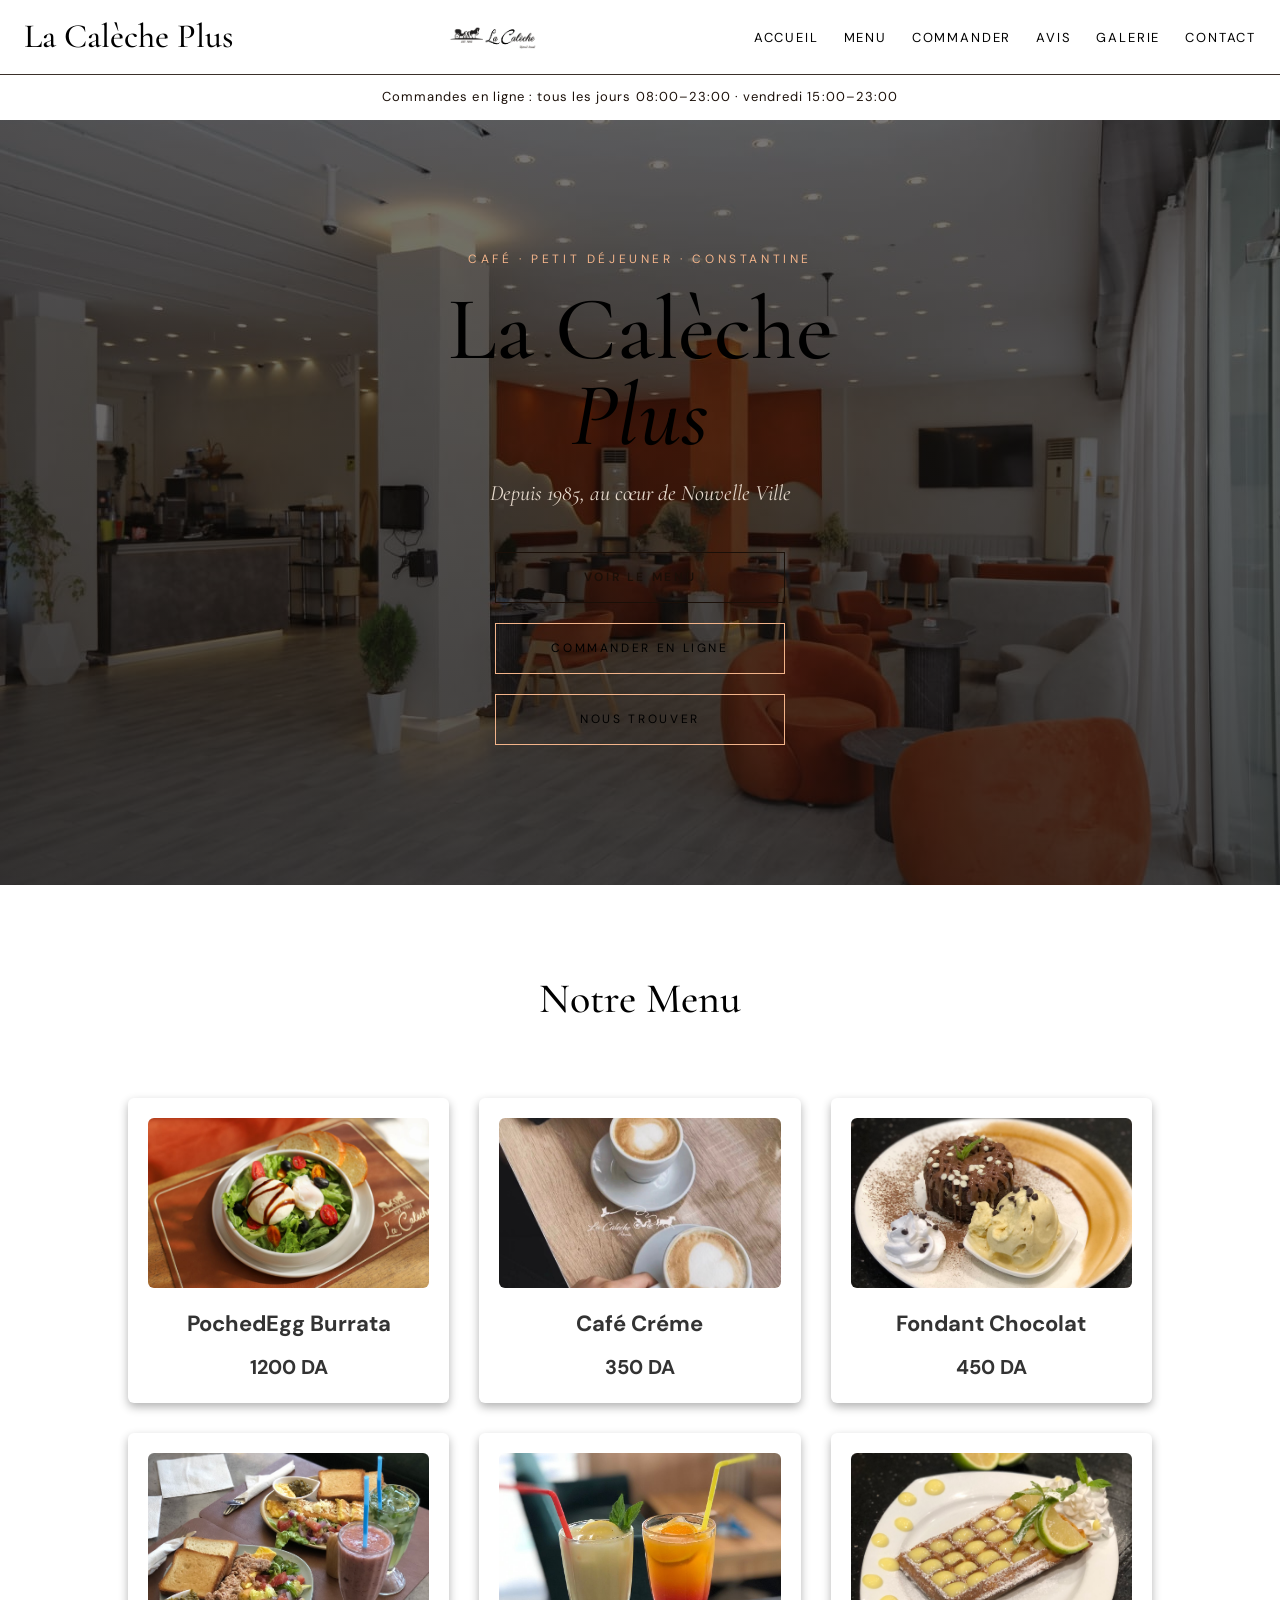
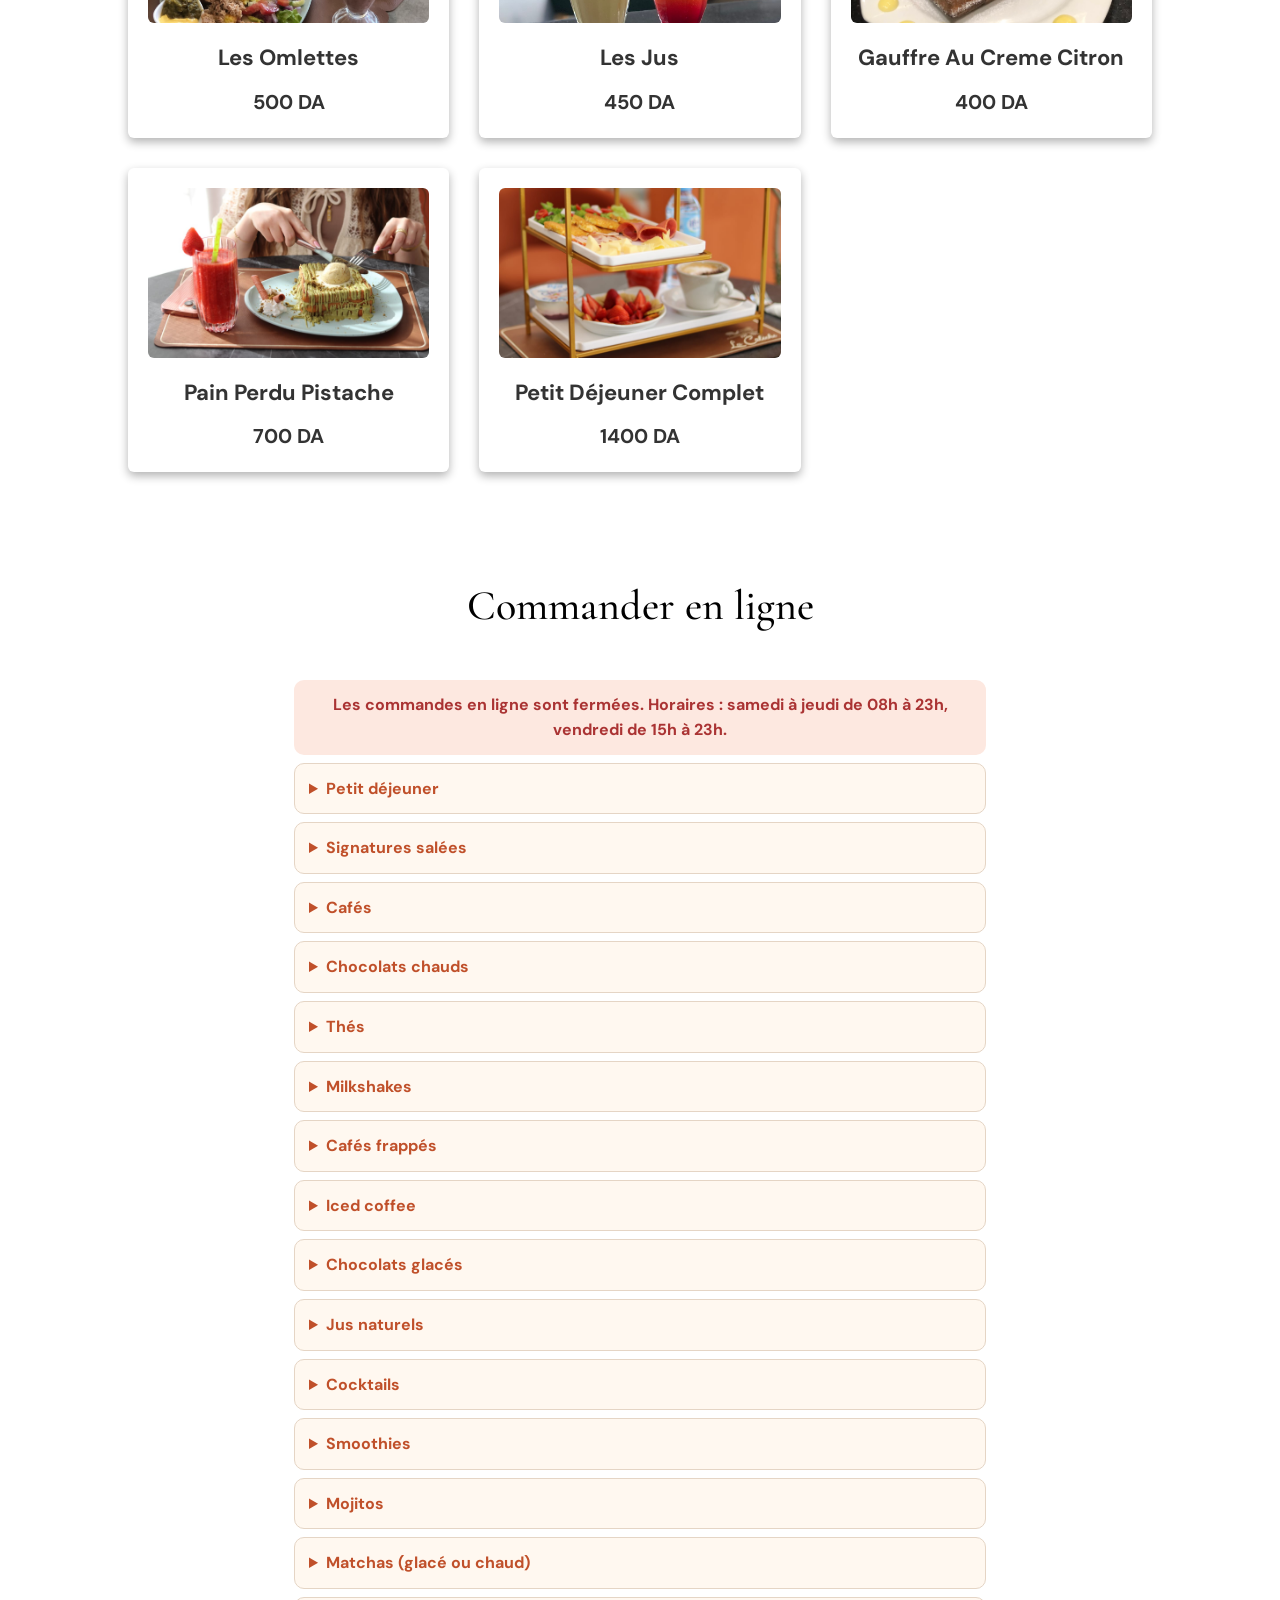
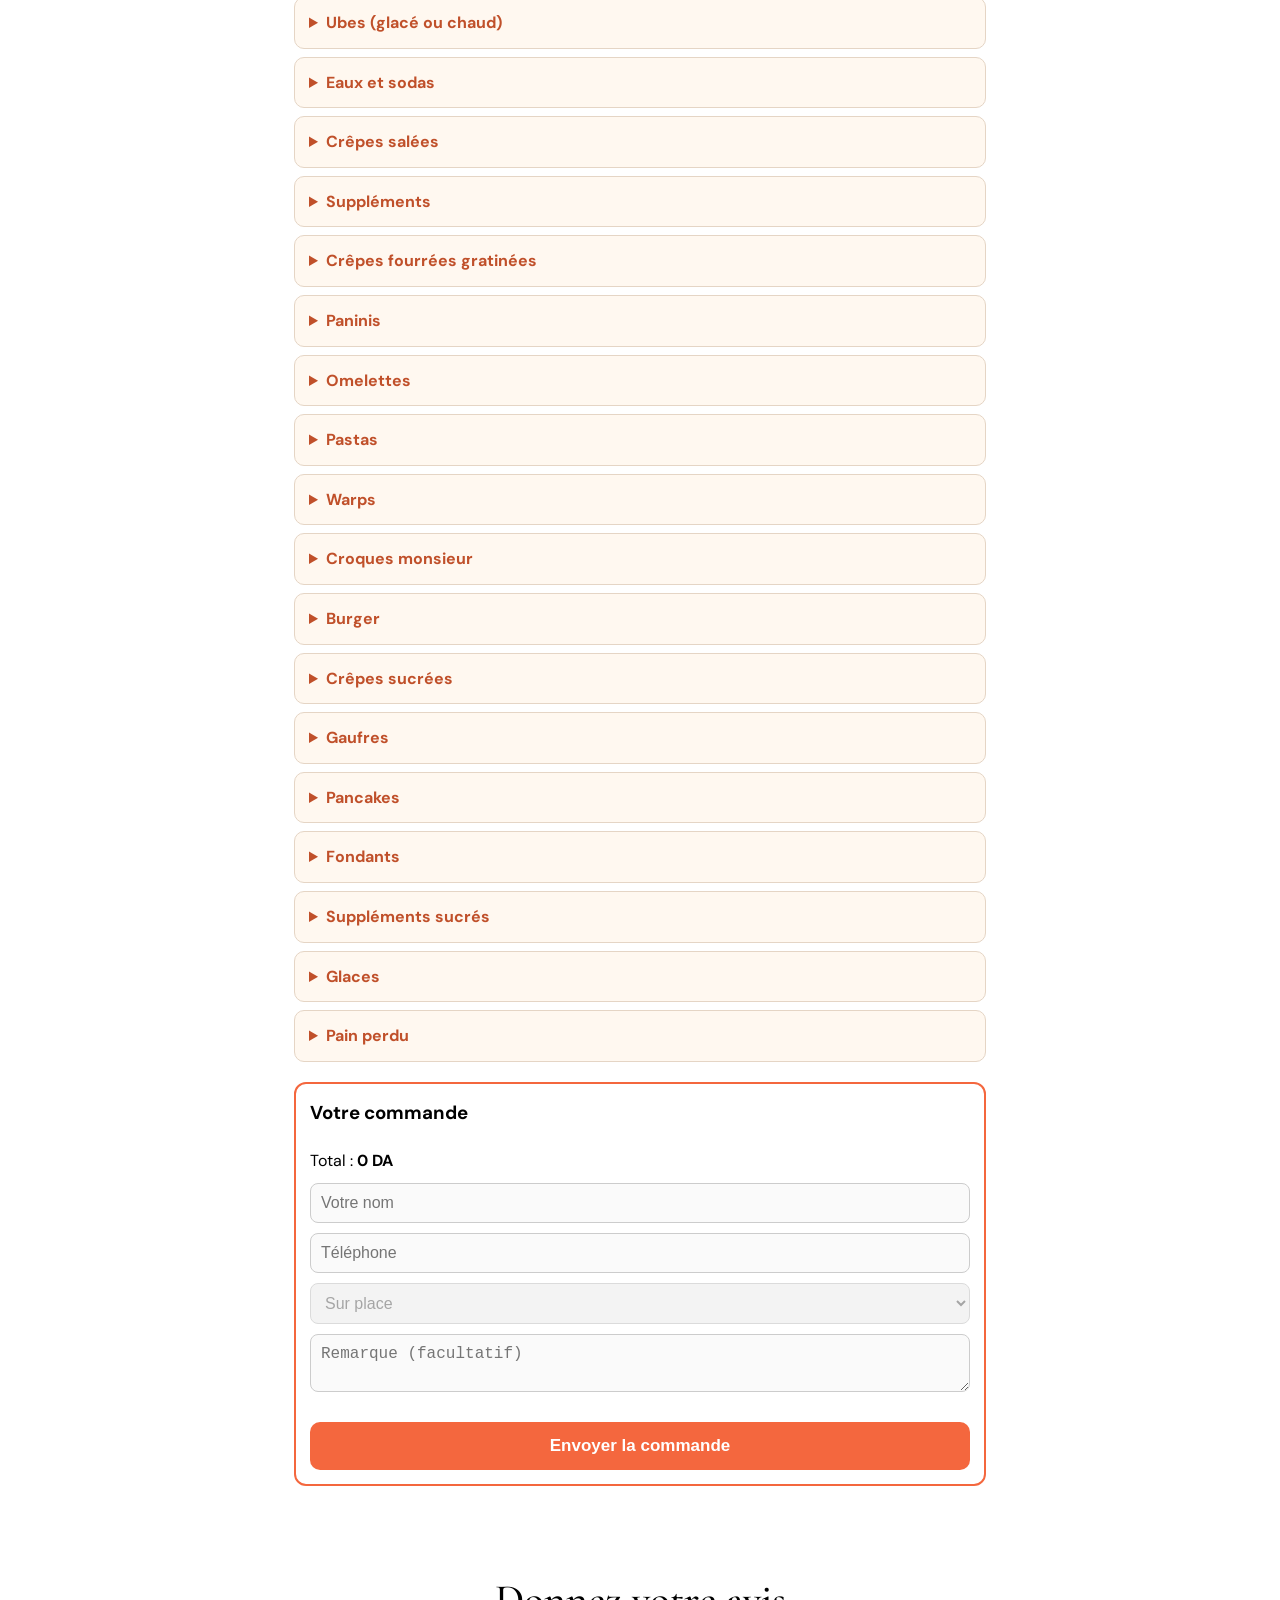
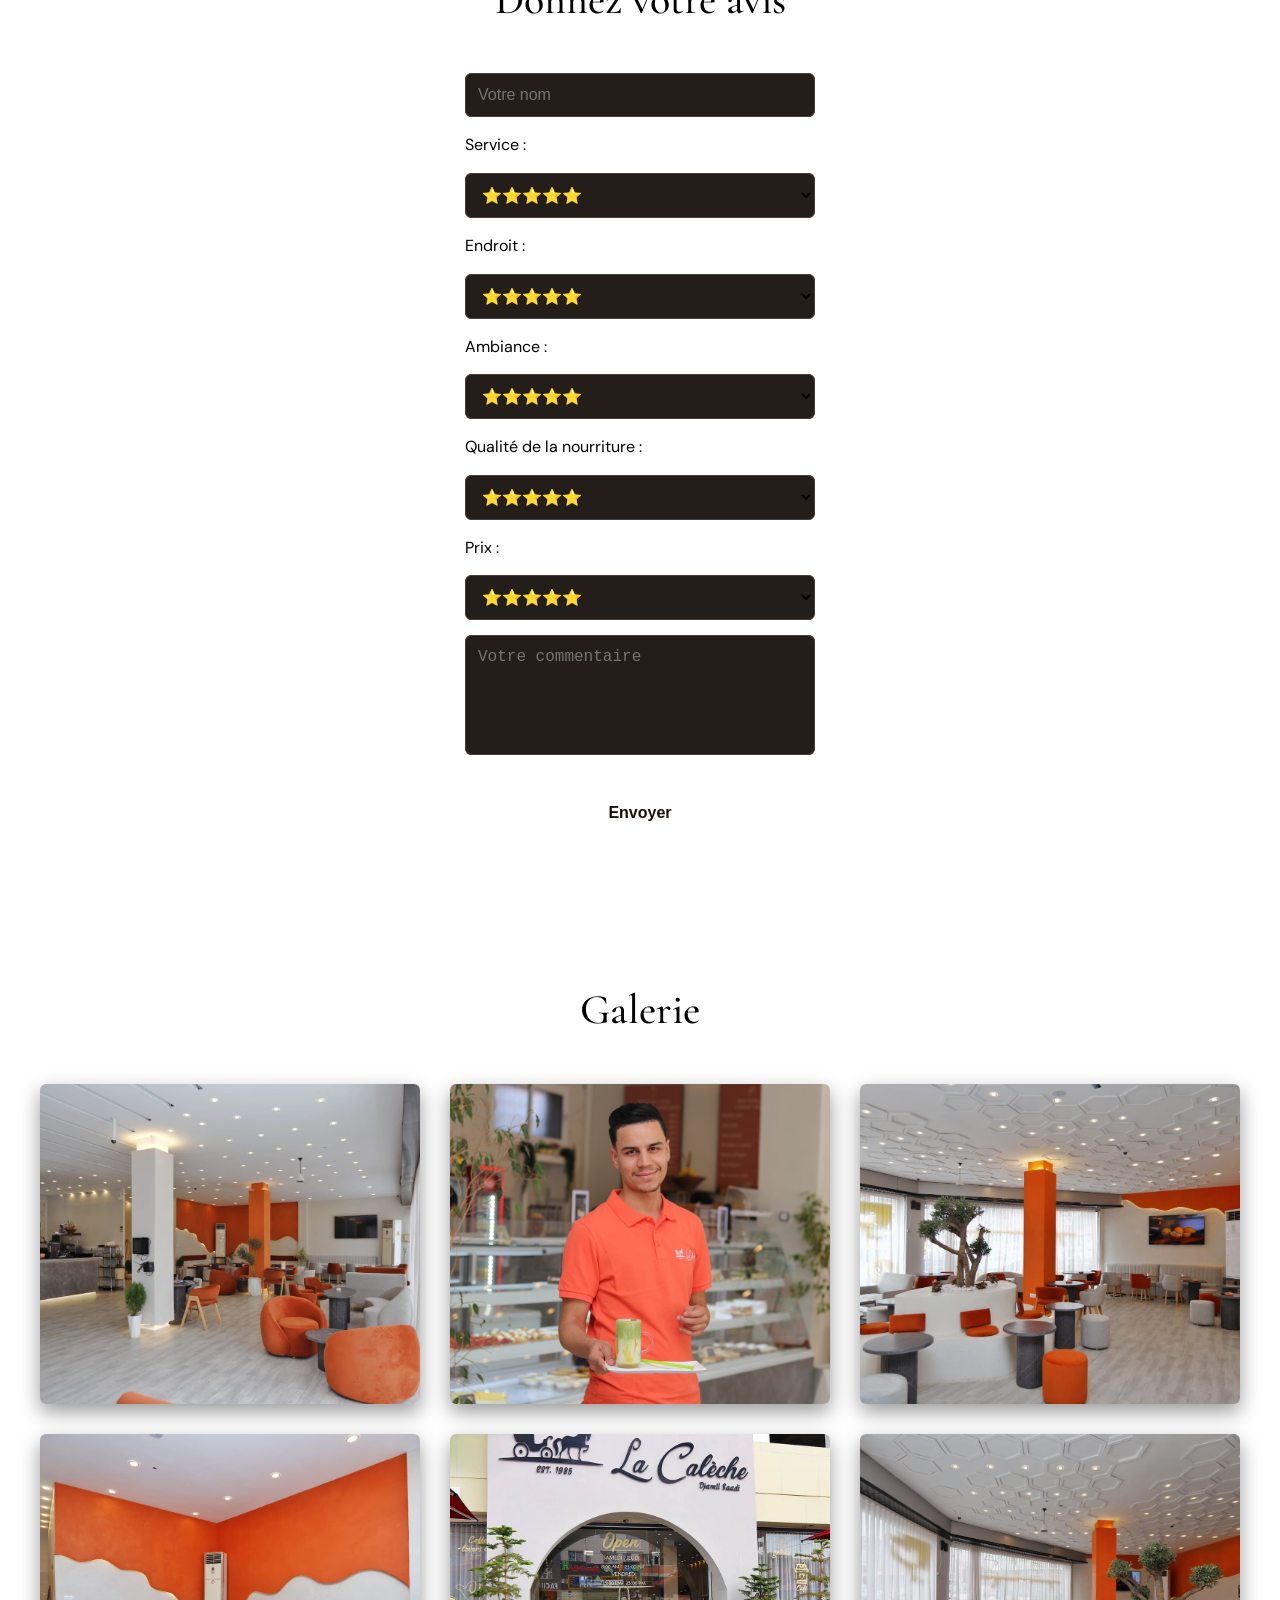
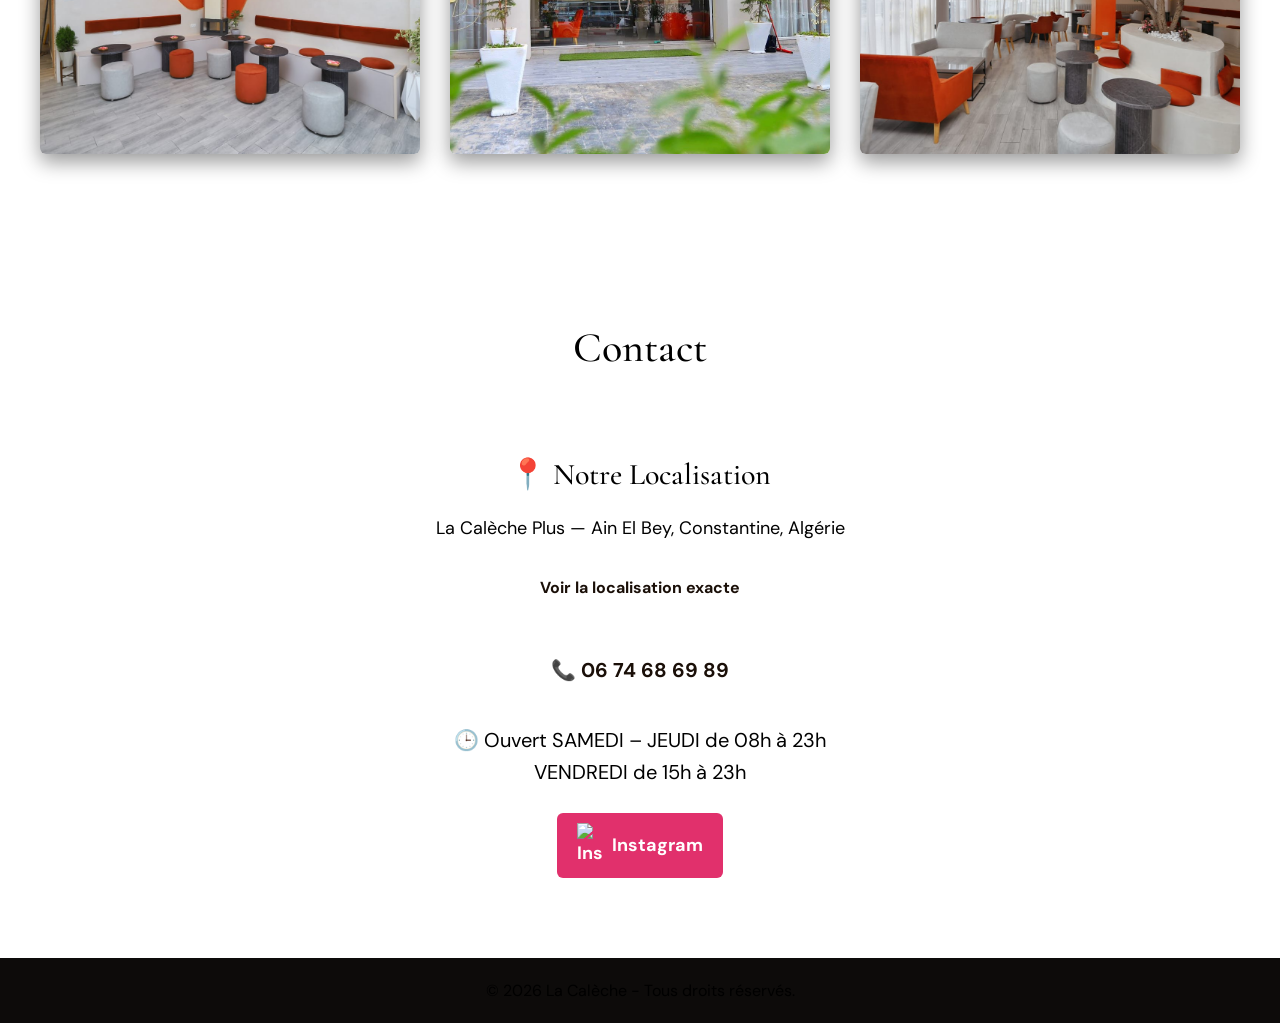
==== commit 7657d5c8: "la dernier touche" ====
--- a/index.html
+++ b/index.html
@@ -1,4 +1,3 @@
-
 
 <!DOCTYPE html>
 <html lang="fr">
@@ -34,6 +33,7 @@
     </header>
  
     <div class="bandeau">Commandes en ligne : tous les jours 08:00–23:00 · vendredi 15:00–23:00</div>
+
  
     <!-- SECTION ACCUEIL -->
     <section id="accueil" class="hero">
@@ -240,4 +240,3 @@
  
 
 
-Claude a terminé sa réponse.
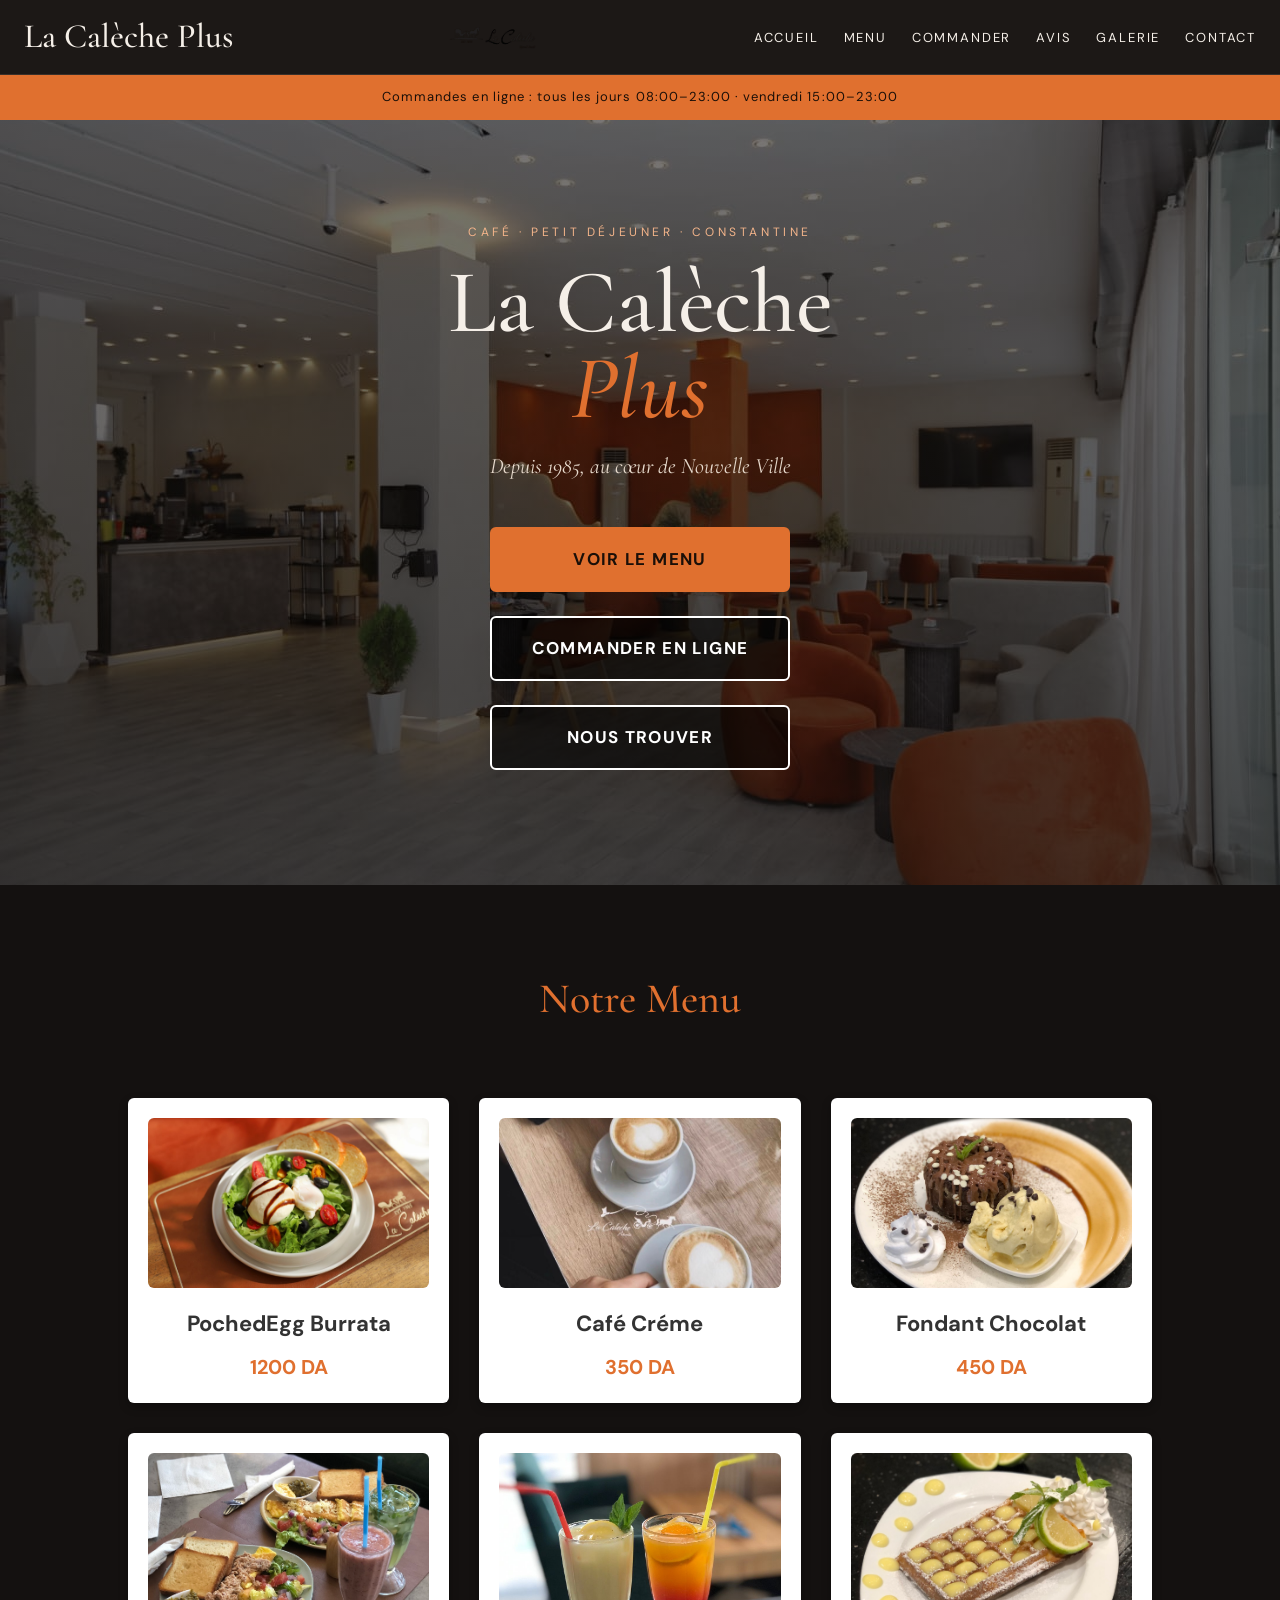
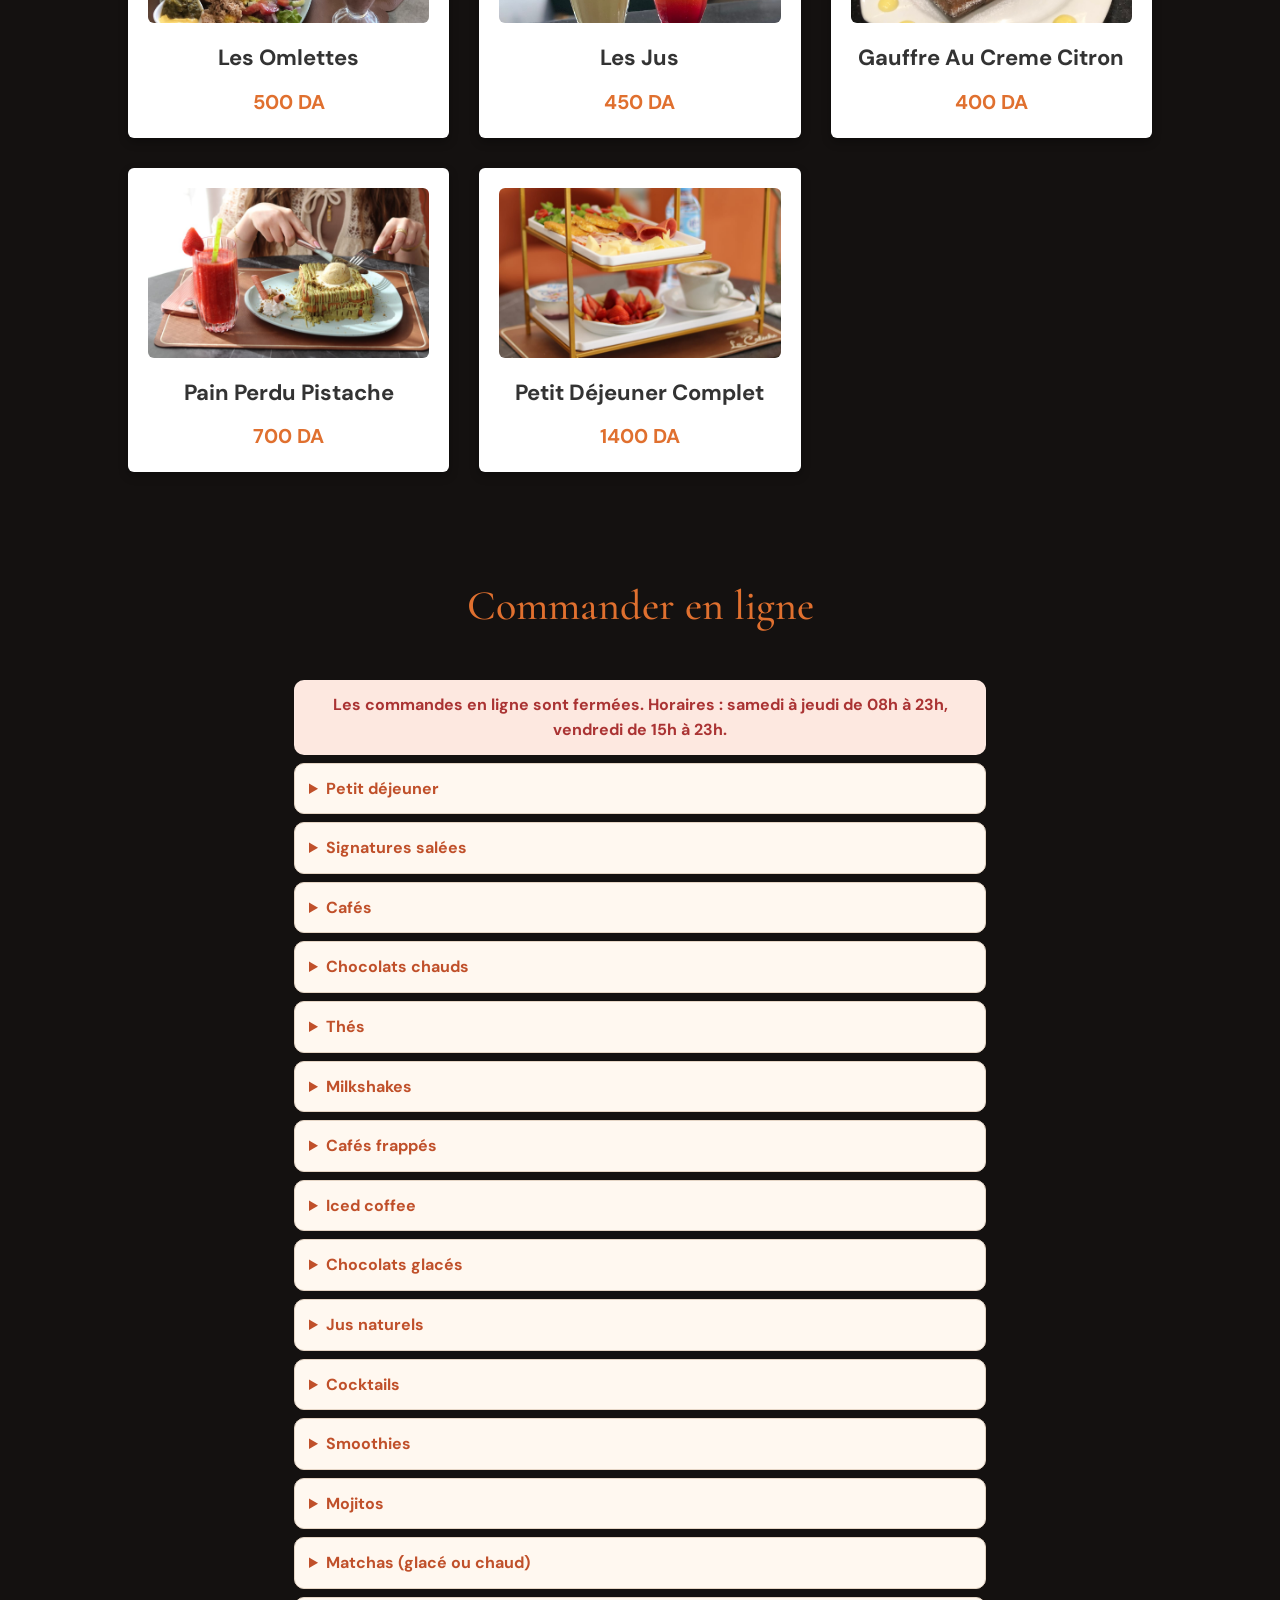
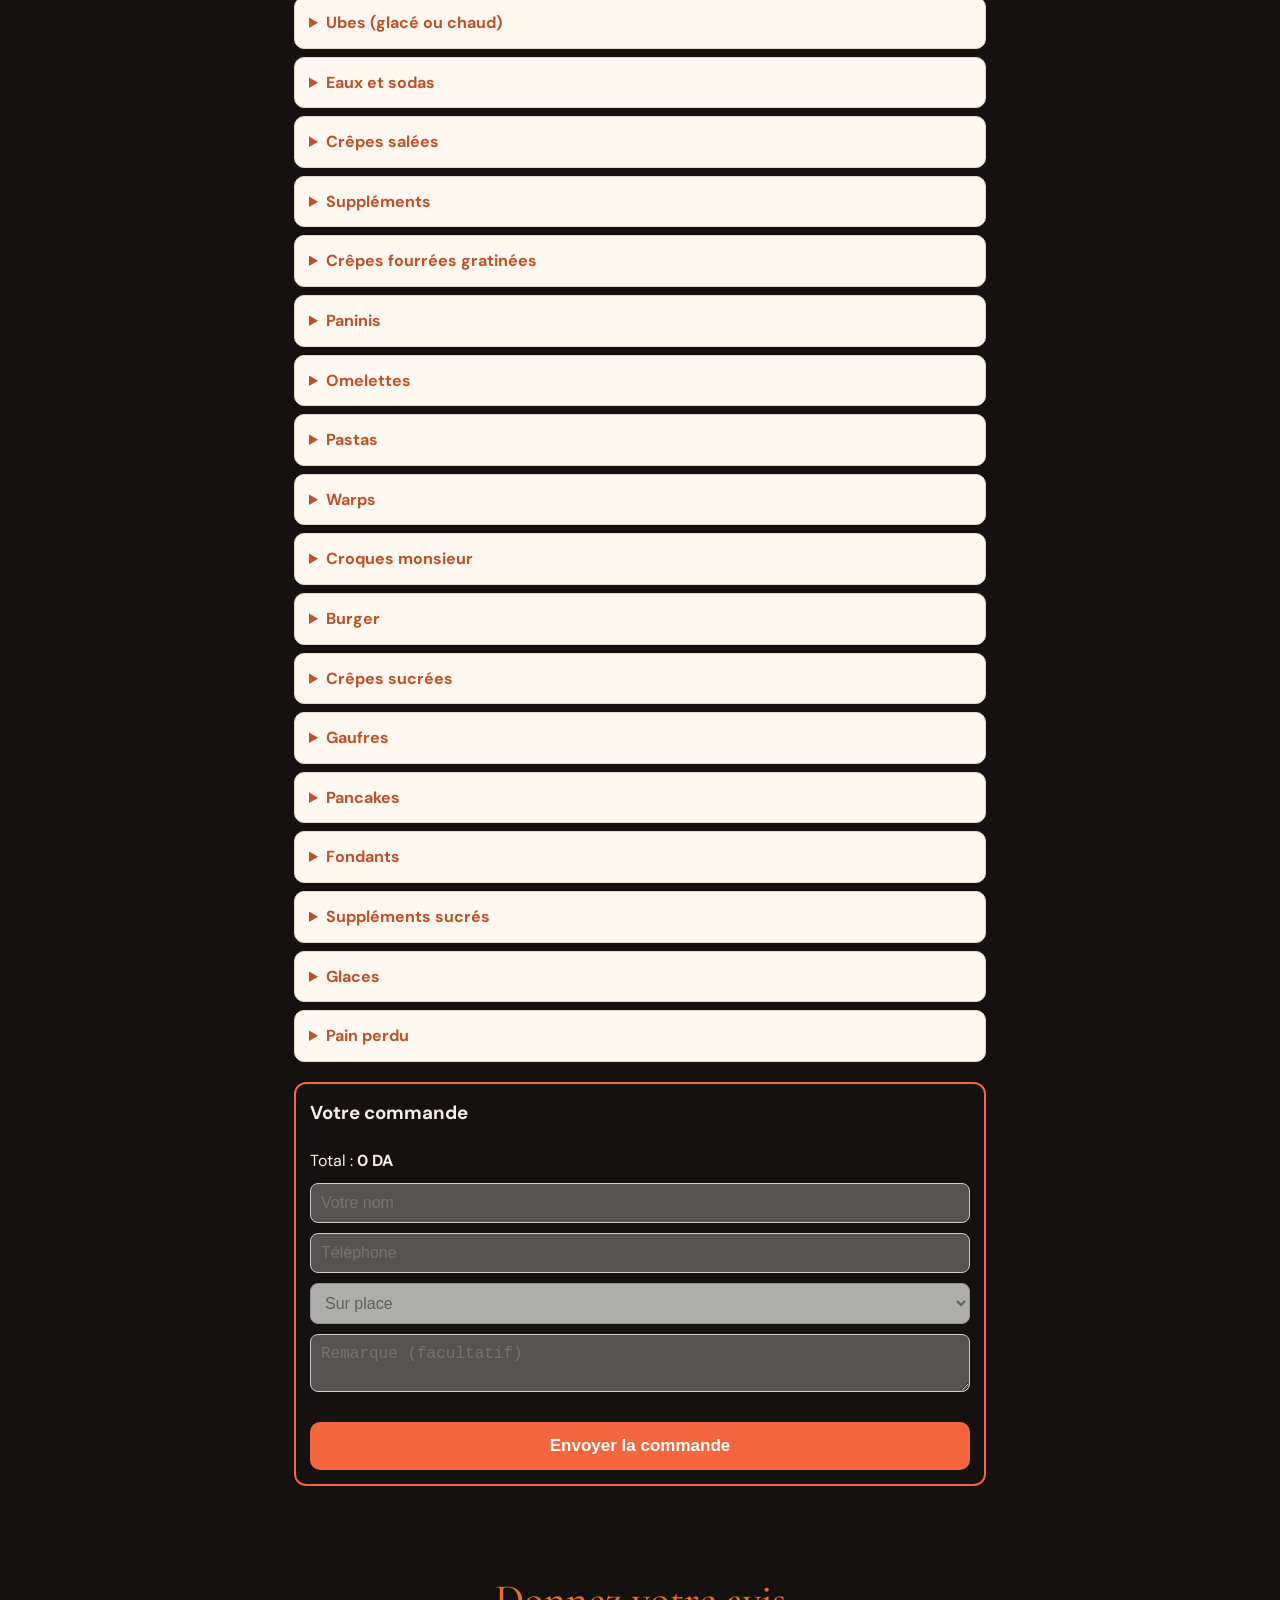
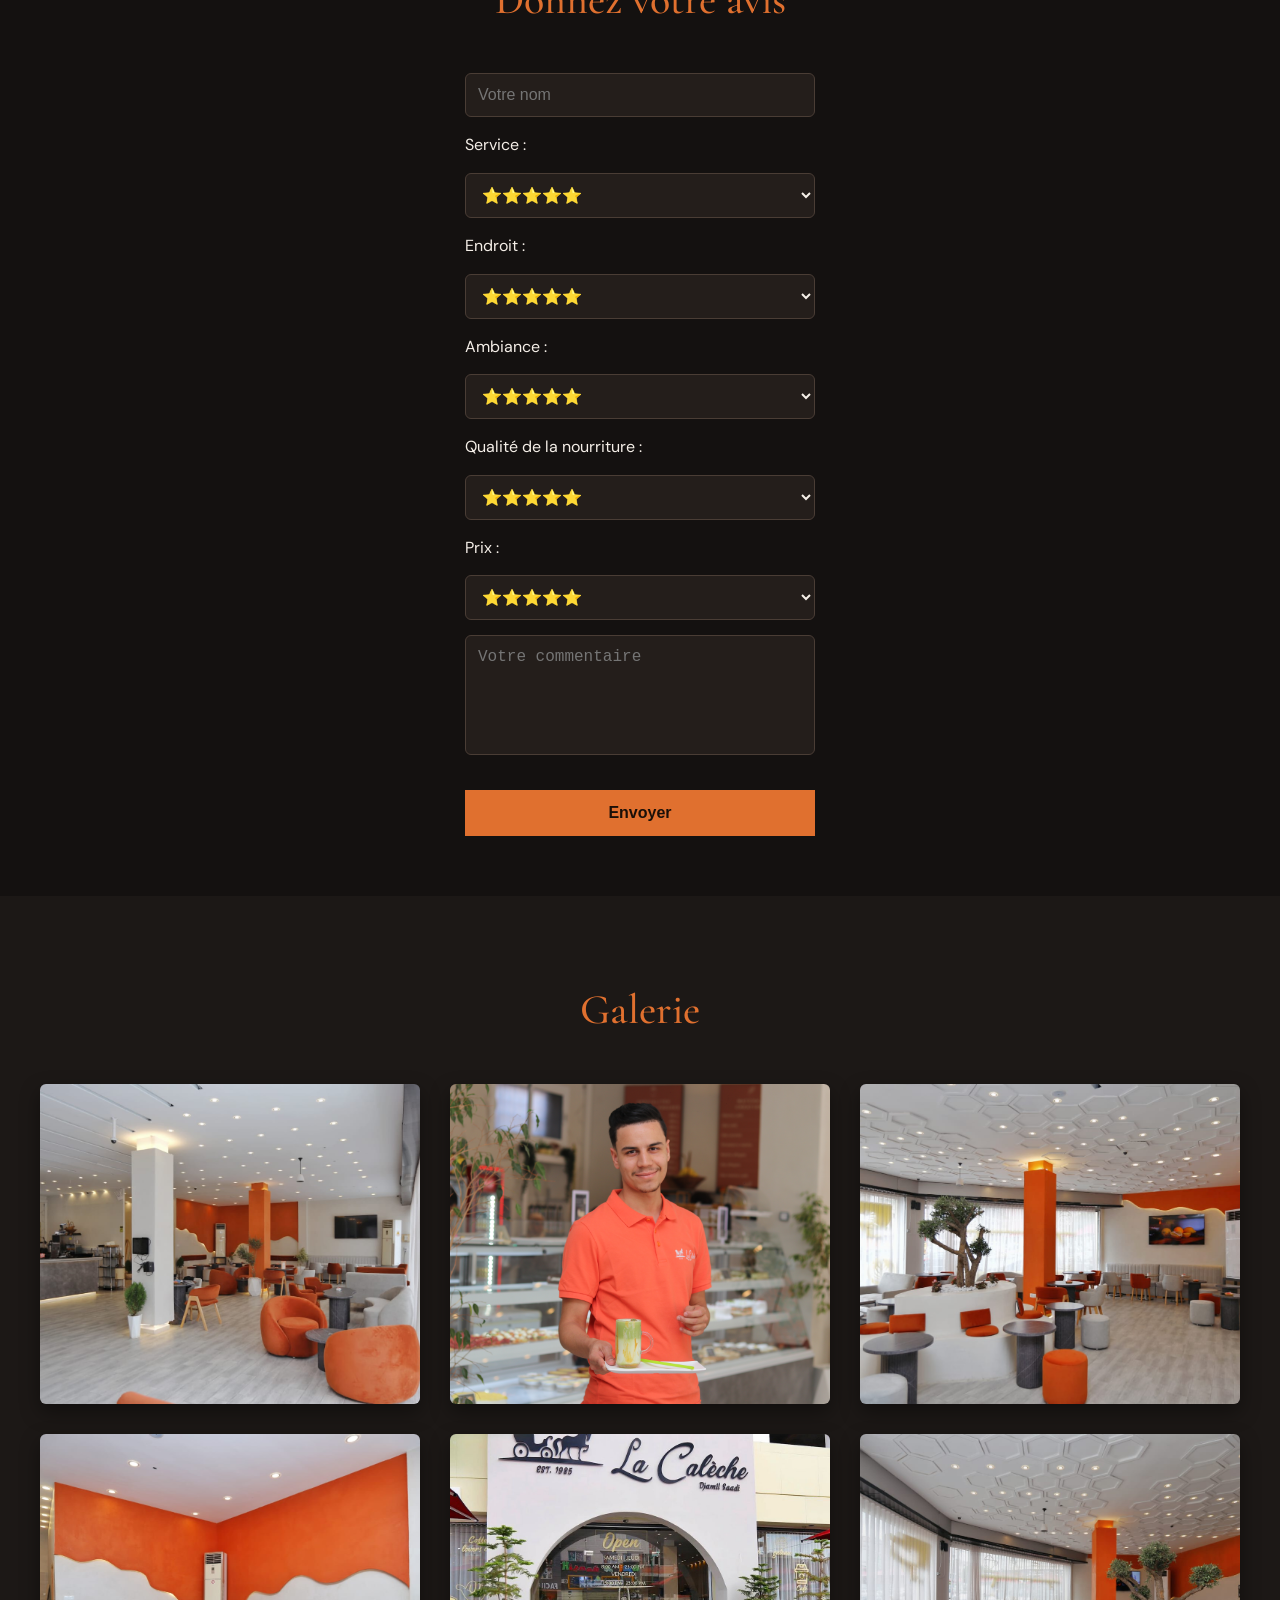
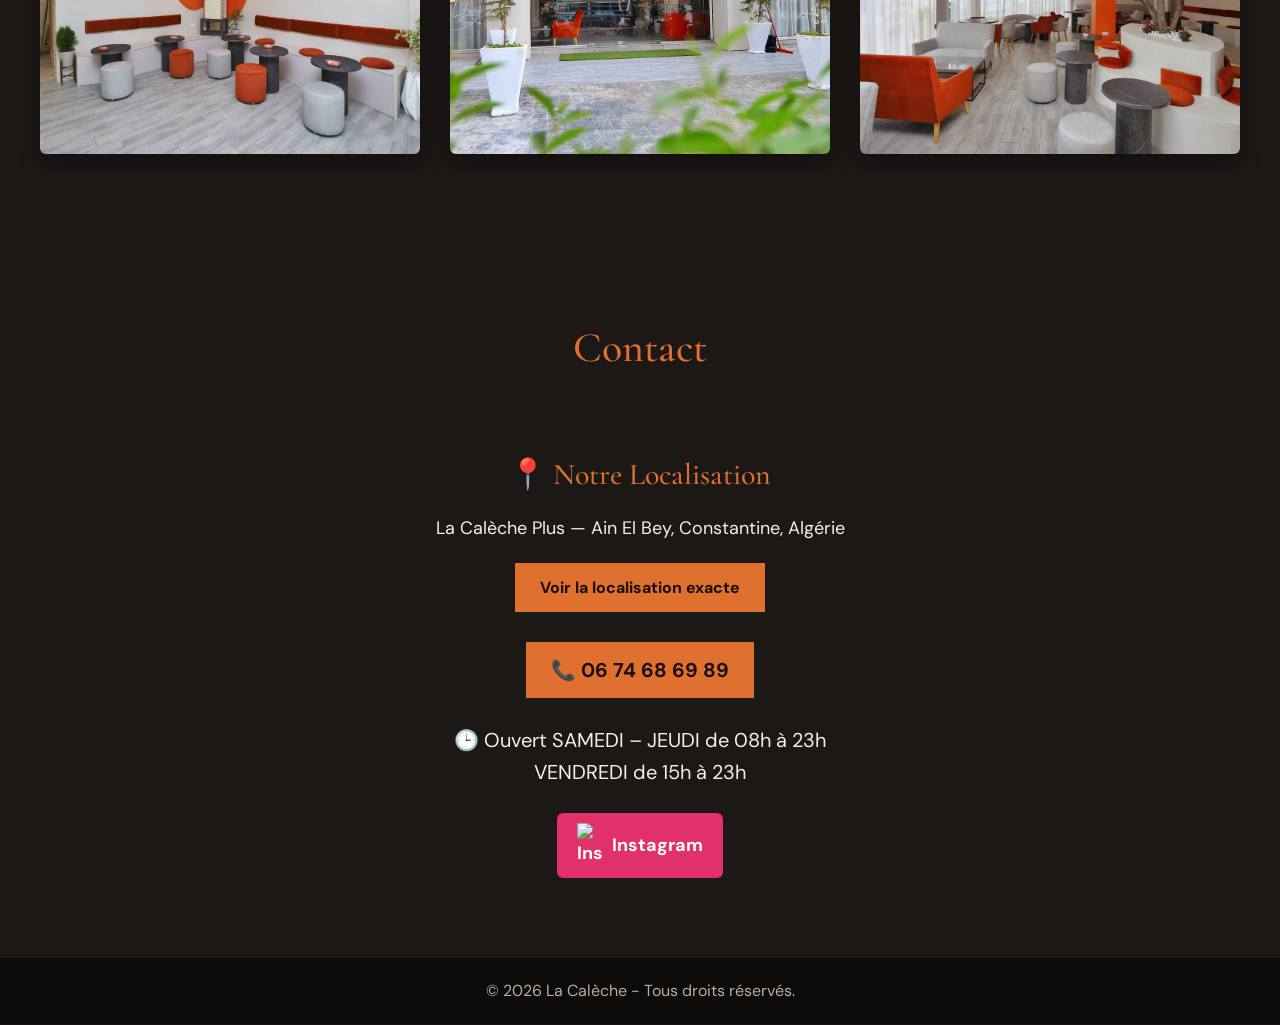
==== commit f4babbcd: "finally it s perfect" ====
--- a/index.html
+++ b/index.html
@@ -1,25 +1,24 @@
-
 <!DOCTYPE html>
 <html lang="fr">
 <head>
     <meta charset="UTF-8">
     <meta name="viewport" content="width=device-width, initial-scale=1.0">
     <title>La Calèche Plus</title>
- 
+
     <link rel="stylesheet" href="lacaleche.css">
     <link rel="stylesheet" href="commande.css">
     <link href="https://fonts.googleapis.com/css2?family=Cormorant+Garamond:ital,wght@0,500;1,500&family=DM+Sans:wght@400;500&display=swap" rel="stylesheet">
- 
+
 </head>
- 
+
 <body>
- 
+
     <!-- HEADER -->
     <header>
         <nav>
             <h1>La Calèche Plus</h1>
             <img src="Les image/Logo La Caleche.png" alt="logo la caleche" class="logo">
- 
+
             <button class="hamburger" onclick="toggleMenu()">☰</button>
             <ul id="menu-mobile">
                 <li><a href="#accueil">Accueil</a></li>
@@ -31,82 +30,81 @@
             </ul>
         </nav>
     </header>
- 
+
     <div class="bandeau">Commandes en ligne : tous les jours 08:00–23:00 · vendredi 15:00–23:00</div>
 
- 
     <!-- SECTION ACCUEIL -->
     <section id="accueil" class="hero">
         <div class="slide on" style="background-image:url('Les image/Salle-1.jpeg')"></div>
         <div class="slide" style="background-image:url('Les image/Salle-2.jpeg')"></div>
         <div class="slide" style="background-image:url('Les image/Salle-3.jpeg')"></div>
- 
+
         <div class="tag">Café · Petit déjeuner · Constantine</div>
         <h1>La Calèche <i>Plus</i></h1>
         <h2>Depuis 1985, au cœur de Nouvelle Ville</h2>
- 
+
         <a class="btn p" href="https://www.menu-lacaleche.icom.tn/" target="_blank">Voir le menu</a>
         <a class="btn" href="#commander">Commander en ligne</a>
         <a class="btn" href="#contact">Nous trouver</a>
     </section>
- 
+
     <!-- SECTION MENU -->
     <section id="menu">
         <h2>Notre Menu</h2>
         <br>
         <div class="menu-container">
- 
+
             <div class="card">
                 <img src="Les image/POCHE DEGG BOURATA.jpeg" alt="PochedEgg Burrata">
                 <h3>PochedEgg Burrata</h3>
                 <p>1200 DA</p>
             </div>
- 
+
             <div class="card">
                 <img src="Les image/cafe.jpeg" alt="cafe">
                 <h3>Café Créme</h3>
                 <p>350 DA</p>
             </div>
- 
+
             <div class="card">
                 <img src="Les image/Fondant chocolat.PNG" alt="Fondant chocolat">
                 <h3>Fondant Chocolat</h3>
                 <p>450 DA</p>
             </div>
- 
+
             <div class="card">
                 <img src="Les image/Omlette au thon.PNG" alt="Les Omlettes">
                 <h3>Les Omlettes</h3>
                 <p>500 DA</p>
             </div>
- 
+
             <div class="card">
                 <img src="Les image/Les Jus.jpeg" alt="Les Jus">
                 <h3>Les Jus</h3>
                 <p>450 DA</p>
             </div>
- 
+
             <div class="card">
                 <img src="Les image/Gauffre au creme citron.PNG" alt="Gauffre au creme citron">
                 <h3>Gauffre Au Creme Citron</h3>
                 <p>400 DA</p>
             </div>
- 
+
             <div class="card">
                 <img src="Les image/Pain-Perdu-Pistache.jpeg" alt="Pain Perdu Pistache">
                 <h3>Pain Perdu Pistache</h3>
                 <p>700 DA</p>
             </div>
- 
+
             <div class="card">
                 <img src="Les image/Petite-Dejuner-Complet.jpeg" alt="Petit Déjeuner Complet">
                 <h3>Petit Déjeuner Complet</h3>
                 <p>1400 DA</p>
             </div>
- 
+
         </div>
     </section>
- 
+
     <!-- SECTION COMMANDER EN LIGNE -->
     <section id="commander">
         <h2>Commander en ligne</h2>
@@ -127,36 +125,36 @@
             <button>Envoyer la commande</button>
         </form>
     </section>
- 
+
     <!-- SECTION AVIS -->
     <section id="avis">
         <h2>Donnez votre avis</h2>
- 
+
         <form class="avis-form" id="avisForm">
             <input type="text" id="nom" placeholder="Votre nom" required>
- 
+
             <label>Service :</label>
             <select id="service"><option>⭐⭐⭐⭐⭐</option><option>⭐⭐⭐⭐</option><option>⭐⭐⭐</option><option>⭐⭐</option><option>⭐</option></select>
- 
+
             <label>Endroit :</label>
             <select id="endroit"><option>⭐⭐⭐⭐⭐</option><option>⭐⭐⭐⭐</option><option>⭐⭐⭐</option><option>⭐⭐</option><option>⭐</option></select>
- 
+
             <label>Ambiance :</label>
             <select id="ambiance"><option>⭐⭐⭐⭐⭐</option><option>⭐⭐⭐⭐</option><option>⭐⭐⭐</option><option>⭐⭐</option><option>⭐</option></select>
- 
+
             <label>Qualité de la nourriture :</label>
             <select id="qualite"><option>⭐⭐⭐⭐⭐</option><option>⭐⭐⭐⭐</option><option>⭐⭐⭐</option><option>⭐⭐</option><option>⭐</option></select>
- 
+
             <label>Prix :</label>
             <select id="prix"><option>⭐⭐⭐⭐⭐</option><option>⭐⭐⭐⭐</option><option>⭐⭐⭐</option><option>⭐⭐</option><option>⭐</option></select>
- 
+
             <textarea id="commentaire" placeholder="Votre commentaire"></textarea>
             <button type="submit">Envoyer</button>
         </form>
- 
+
         <div id="listeAvis"></div>
     </section>
- 
+
     <script>
     document.getElementById("avisForm").addEventListener("submit", function(e){
         e.preventDefault();
@@ -167,7 +165,7 @@
         let qualite = document.getElementById("qualite").value;
         let prix = document.getElementById("prix").value;
         let commentaire = document.getElementById("commentaire").value;
- 
+
         let avis = `
             <div class="avis-box">
                 <h3>${nom}</h3>
@@ -183,7 +181,7 @@
         document.getElementById("avisForm").reset();
     });
     </script>
- 
+
     <!-- SECTION GALERIE -->
     <section id="galerie">
         <h2>Galerie</h2>
@@ -196,47 +194,56 @@
             <img src="Les image/Salle-4.jpeg" alt="Salle 4">
         </div>
     </section>
- 
+
     <!-- SECTION CONTACT -->
     <section id="contact">
         <h2>Contact</h2>
- 
+
         <section id="localisation">
             <h2>📍 Notre Localisation</h2>
             <p>La Calèche Plus — Ain El Bey, Constantine, Algérie</p>
             <a href="https://maps.app.goo.gl/5QZzdpqoAD69KWaW8?g_st=ic" target="_blank">Voir la localisation exacte</a>
         </section>
- 
+
         <div class="phone-box">📞 06 74 68 69 89</div>
         <br><br>
- 
+
         <p>🕒 Ouvert SAMEDI – JEUDI de 08h à 23h
             <br>VENDREDI de 15h à 23h
         </p>
- 
+
         <a href="https://www.instagram.com/lacalecheplus?igsh=MWRmbGdqemUwMWE5Nw==" target="_blank" class="insta">
             <img src="https://cdn-icons-png.flaticon.com/512/2111/2111463.png" alt="Instagram">
             Instagram
         </a>
     </section>
- 
+
     <!-- FOOTER -->
     <footer>
         <p>© 2026 La Calèche - Tous droits réservés.</p>
     </footer>
- 
+
     <script>
         function toggleMenu() {
             document.getElementById("menu-mobile").classList.toggle("active");
         }
+        // Ferme le menu quand on clique sur un lien (Commander, Menu, etc.)
+        document.querySelectorAll("#menu-mobile a").forEach(function(a){
+            a.addEventListener("click", function(){
+                document.getElementById("menu-mobile").classList.remove("active");
+            });
+        });
+        // Ferme le menu quand on clique ailleurs sur la page
+        document.addEventListener("click", function(e){
+            if(!e.target.closest("nav")){
+                document.getElementById("menu-mobile").classList.remove("active");
+            }
+        });
         var s=document.querySelectorAll('.slide'),i=0;
         setInterval(function(){s[i].classList.remove('on');i=(i+1)%s.length;s[i].classList.add('on')},5000);
     </script>
     <script src="menu.js"></script>
     <script src="commande.js"></script>
- 
+
 </body>
-</html>
- 
-
-
+</html>
--- a/lacaleche.css
+++ b/lacaleche.css
@@ -1,5 +1,4 @@
 
-Lacaleche · CSS
 /* ===== La Calèche Plus – style Lotus ===== */
 :root{--ac:#e0702f;--ac2:#b94f05;--bg:#141110;--bar:#1c1816;--tx:#f5efe8;--mu:#b9ada0}
  
@@ -17,7 +16,7 @@
 nav ul{display:flex;list-style:none;gap:25px}
 nav ul li a{text-decoration:none;color:var(--tx);font-size:13px;letter-spacing:.14em;text-transform:uppercase;transition:.3s}
 nav ul li a:hover{color:var(--ac)}
-.hamburger{display:none;background:transparent!important;border:none!important;padding:0!important;margin:0!important;font-size:35px;color:var(--tx);cursor:pointer}
+.hamburger{display:none;width:46px;height:46px;margin:0!important;padding:0!important;background:var(--ac)!important;color:#1a0f08!important;border:none!important;border-radius:8px;font-size:28px;line-height:46px;text-align:center;cursor:pointer;align-items:center;justify-content:center}
  
 /* BANDEAU */
 .bandeau{background:var(--ac);color:#1a0f08;text-align:center;font-size:13px;letter-spacing:.08em;padding:12px 16px}
@@ -32,8 +31,10 @@
 #accueil.hero h1{font-family:"Cormorant Garamond",Georgia,serif;font-weight:500;font-size:clamp(48px,14vw,90px);line-height:.95;color:var(--tx)}
 #accueil.hero h1 i{display:block;color:var(--ac)}
 #accueil.hero h2{font-family:"Cormorant Garamond",Georgia,serif;font-style:italic;font-weight:normal;font-size:22px;color:#e6d9cc;margin:18px 0 30px}
-.btn{display:block;width:min(290px,100%);padding:15px;margin:10px auto;text-decoration:none;color:var(--tx);border:1px solid #f3b48a;letter-spacing:.22em;font-size:12px;text-transform:uppercase}
-.btn.p{background:var(--ac);border-color:var(--ac);color:#1a0f08;font-weight:600}
+.btn{display:block;width:min(300px,100%);padding:17px 12px;margin:12px auto;text-decoration:none;color:#fff;background:rgba(0,0,0,.6);border:2px solid #fff;border-radius:6px;letter-spacing:.08em;font-size:17px;font-weight:700;text-transform:uppercase;text-align:center}
+.btn:hover{background:#fff;color:#141110}
+.btn.p{background:var(--ac);border-color:var(--ac);color:#1a0f08}
+.btn.p:hover{background:#fff;border-color:#fff;color:#141110}
  
 /* BOUTONS */
 button{background:var(--ac);color:#1a0f08;border:none;padding:14px 28px;border-radius:0;font-size:16px;font-weight:600;cursor:pointer;margin-top:20px;transition:.3s}
@@ -88,11 +89,12 @@
 /* MOBILE */
 @media(max-width:768px){
     nav h1{display:none}
-    .hamburger{display:block}
-    #menu-mobile{display:none;position:absolute;top:100%;left:0;width:100%;background:var(--bar);flex-direction:column;align-items:center;padding:20px 0;z-index:9999}
+    .hamburger{display:flex}
+    header{padding:10px 16px}
+    #menu-mobile{display:none;position:absolute;top:100%;left:0;width:100%;background:var(--bar);flex-direction:column;align-items:center;padding:0;z-index:9999;border-bottom:3px solid var(--ac)}
     #menu-mobile.active{display:flex}
-    #menu-mobile li{list-style:none;margin:12px 0}
-    #menu-mobile li a{font-size:18px}
+    #menu-mobile li{list-style:none;width:100%;text-align:center;border-top:1px solid #3a302a}
+    #menu-mobile li a{display:block;padding:16px;font-size:18px;font-weight:600}
     section{padding:60px 6%}
     #menu h2,#avis h2,#galerie h2,#contact h2,#commander h2{font-size:34px}
     .galerie-container{grid-template-columns:1fr}
